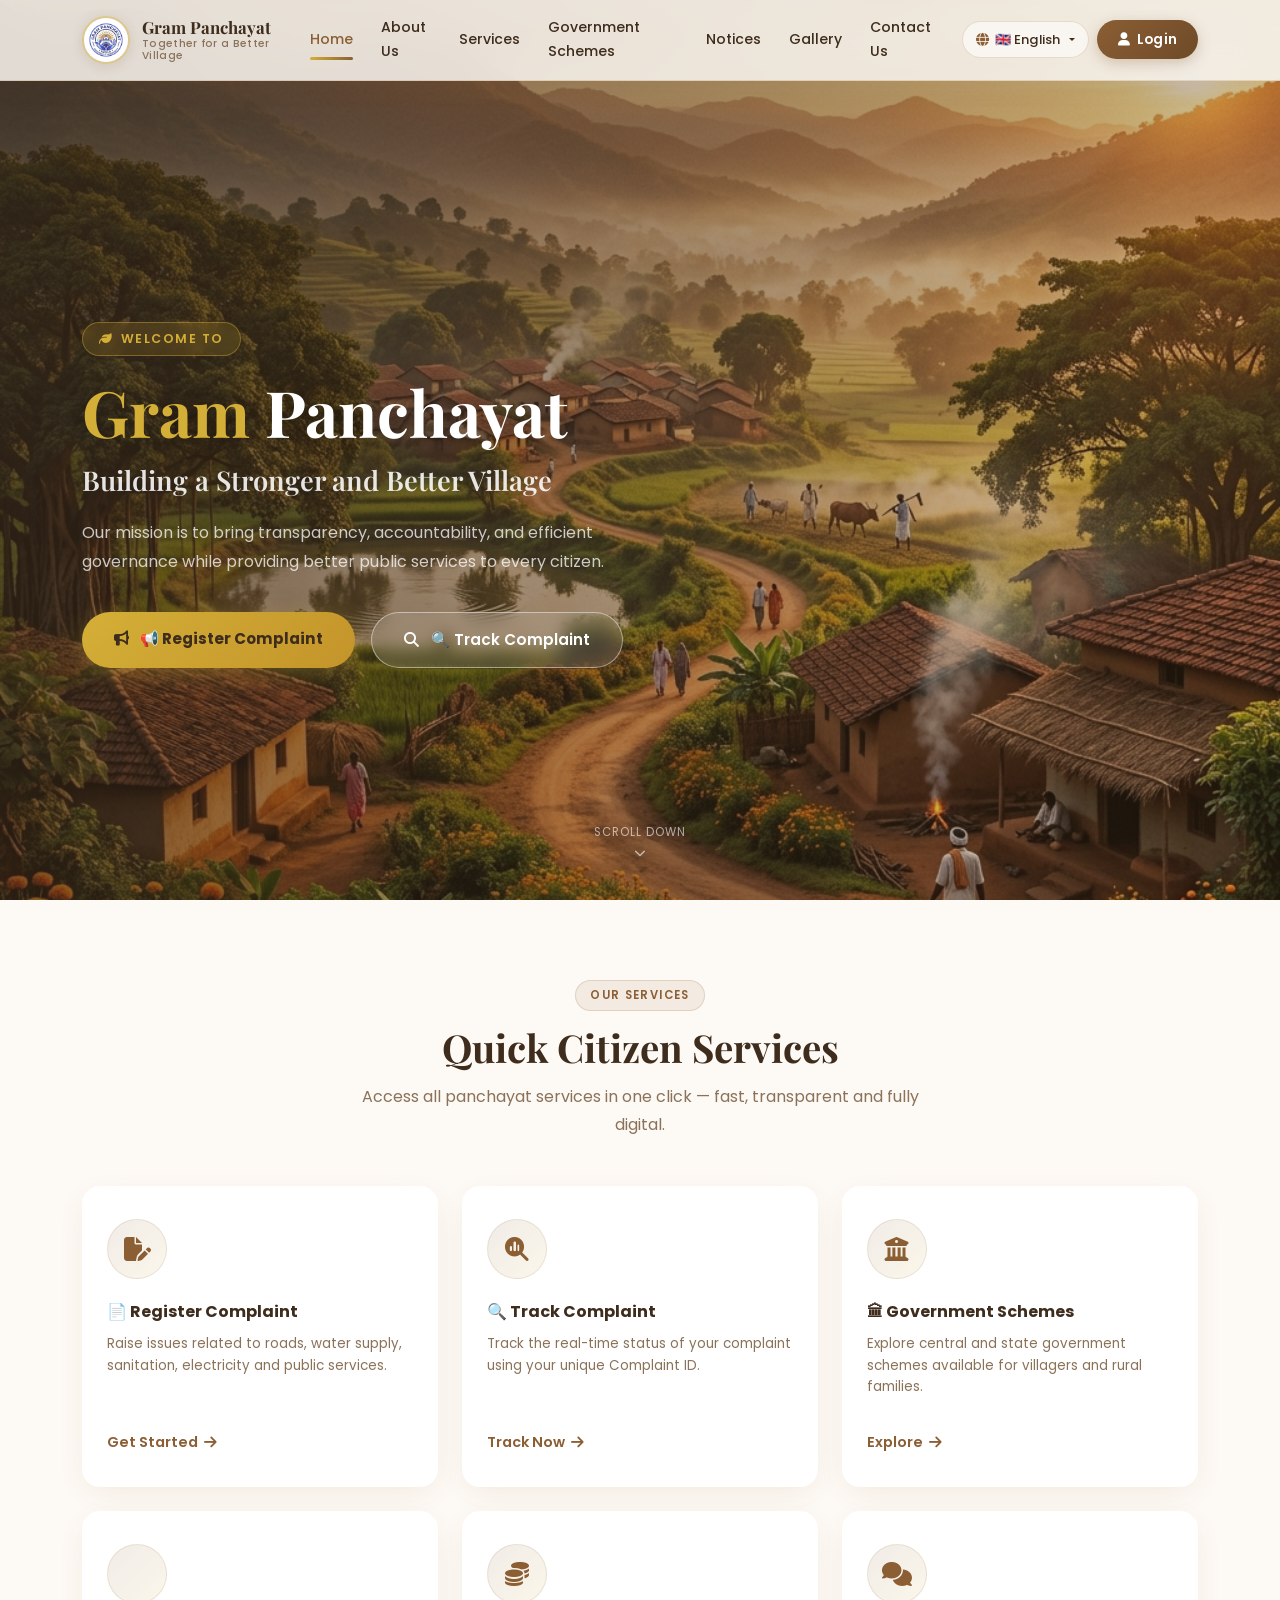
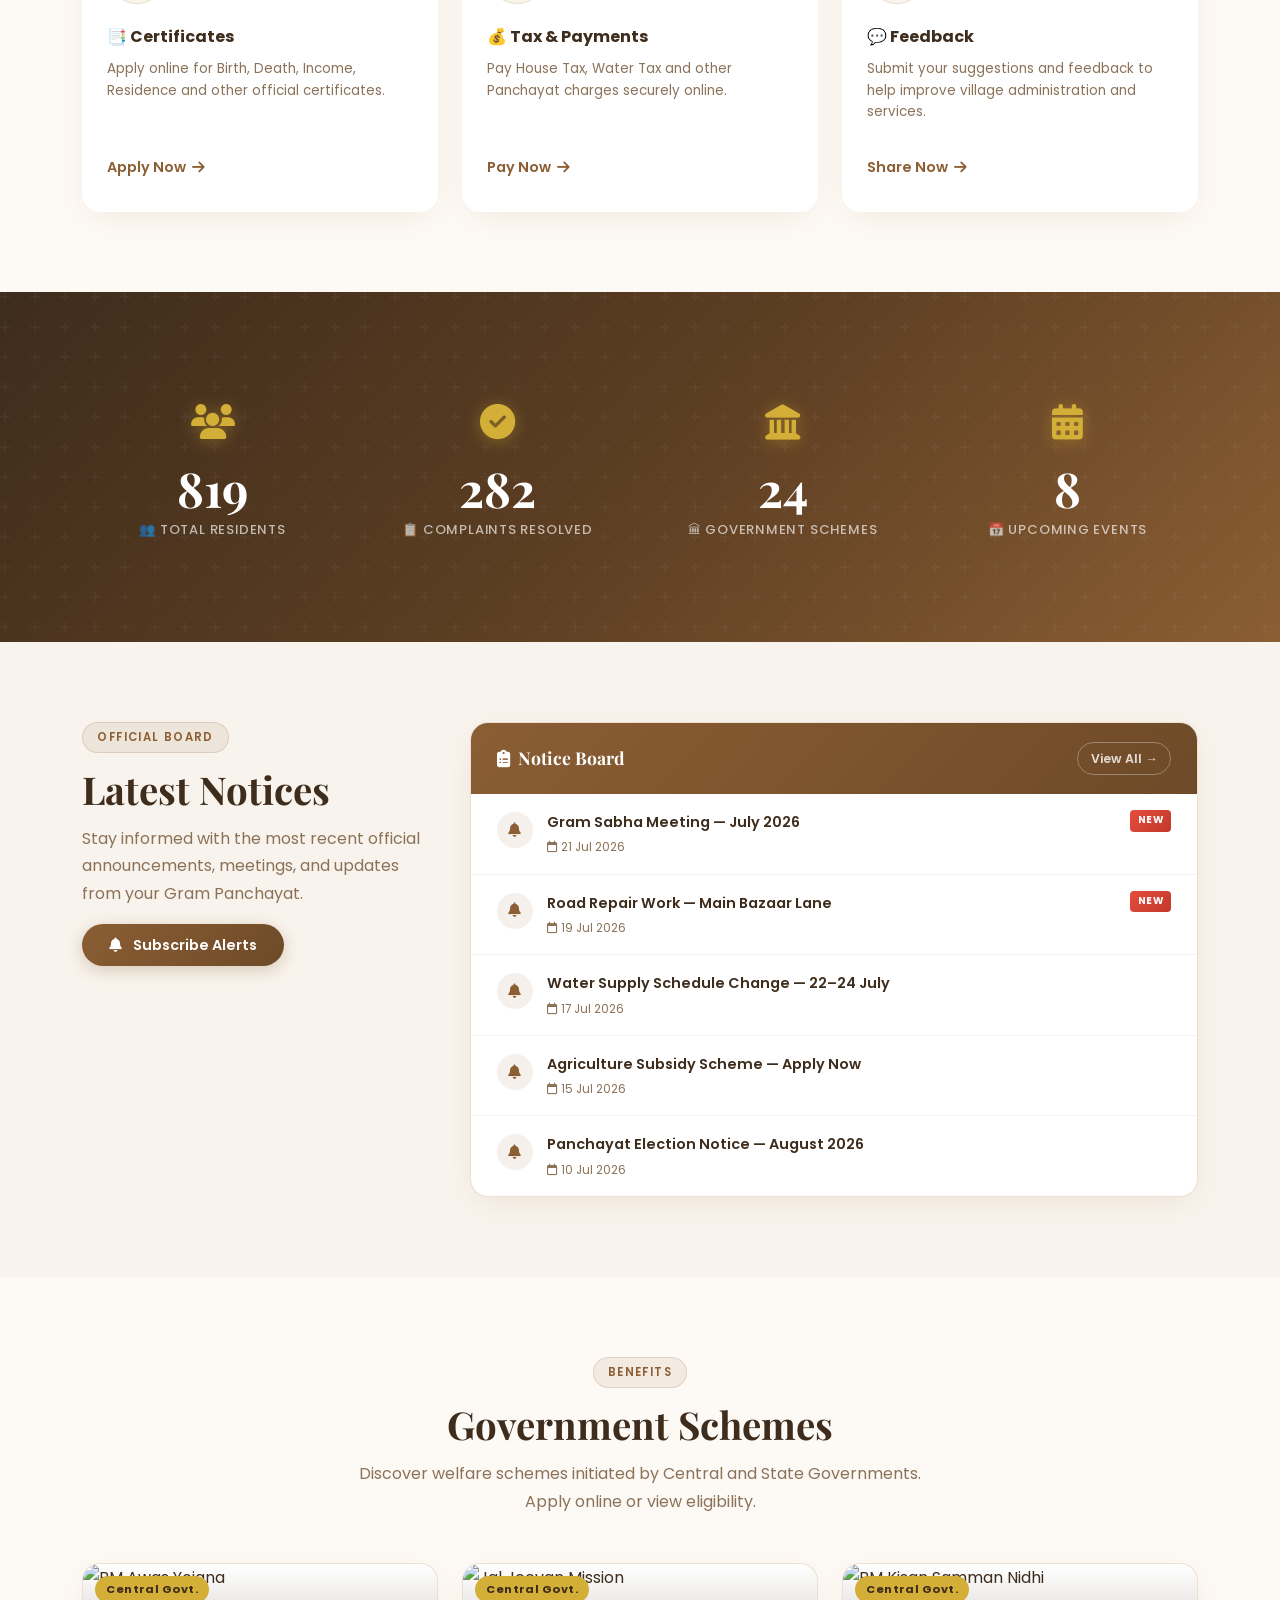
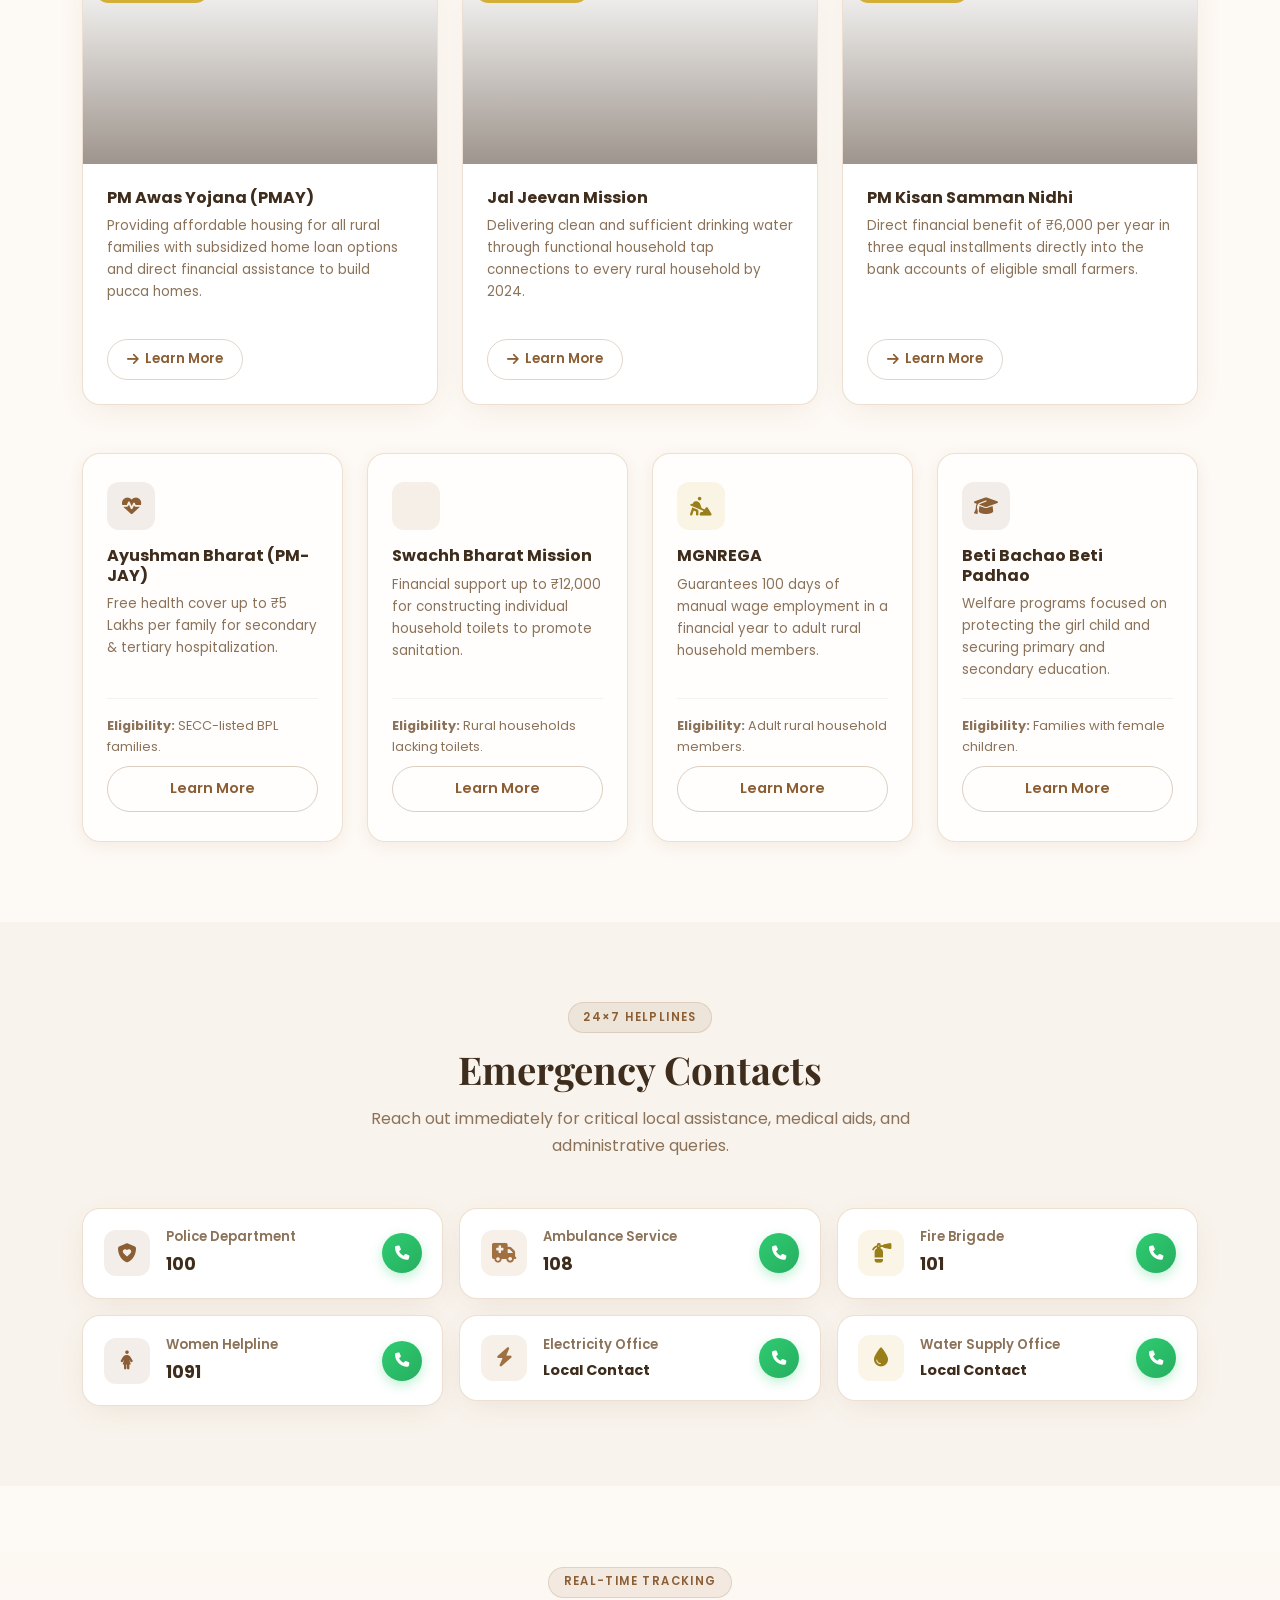
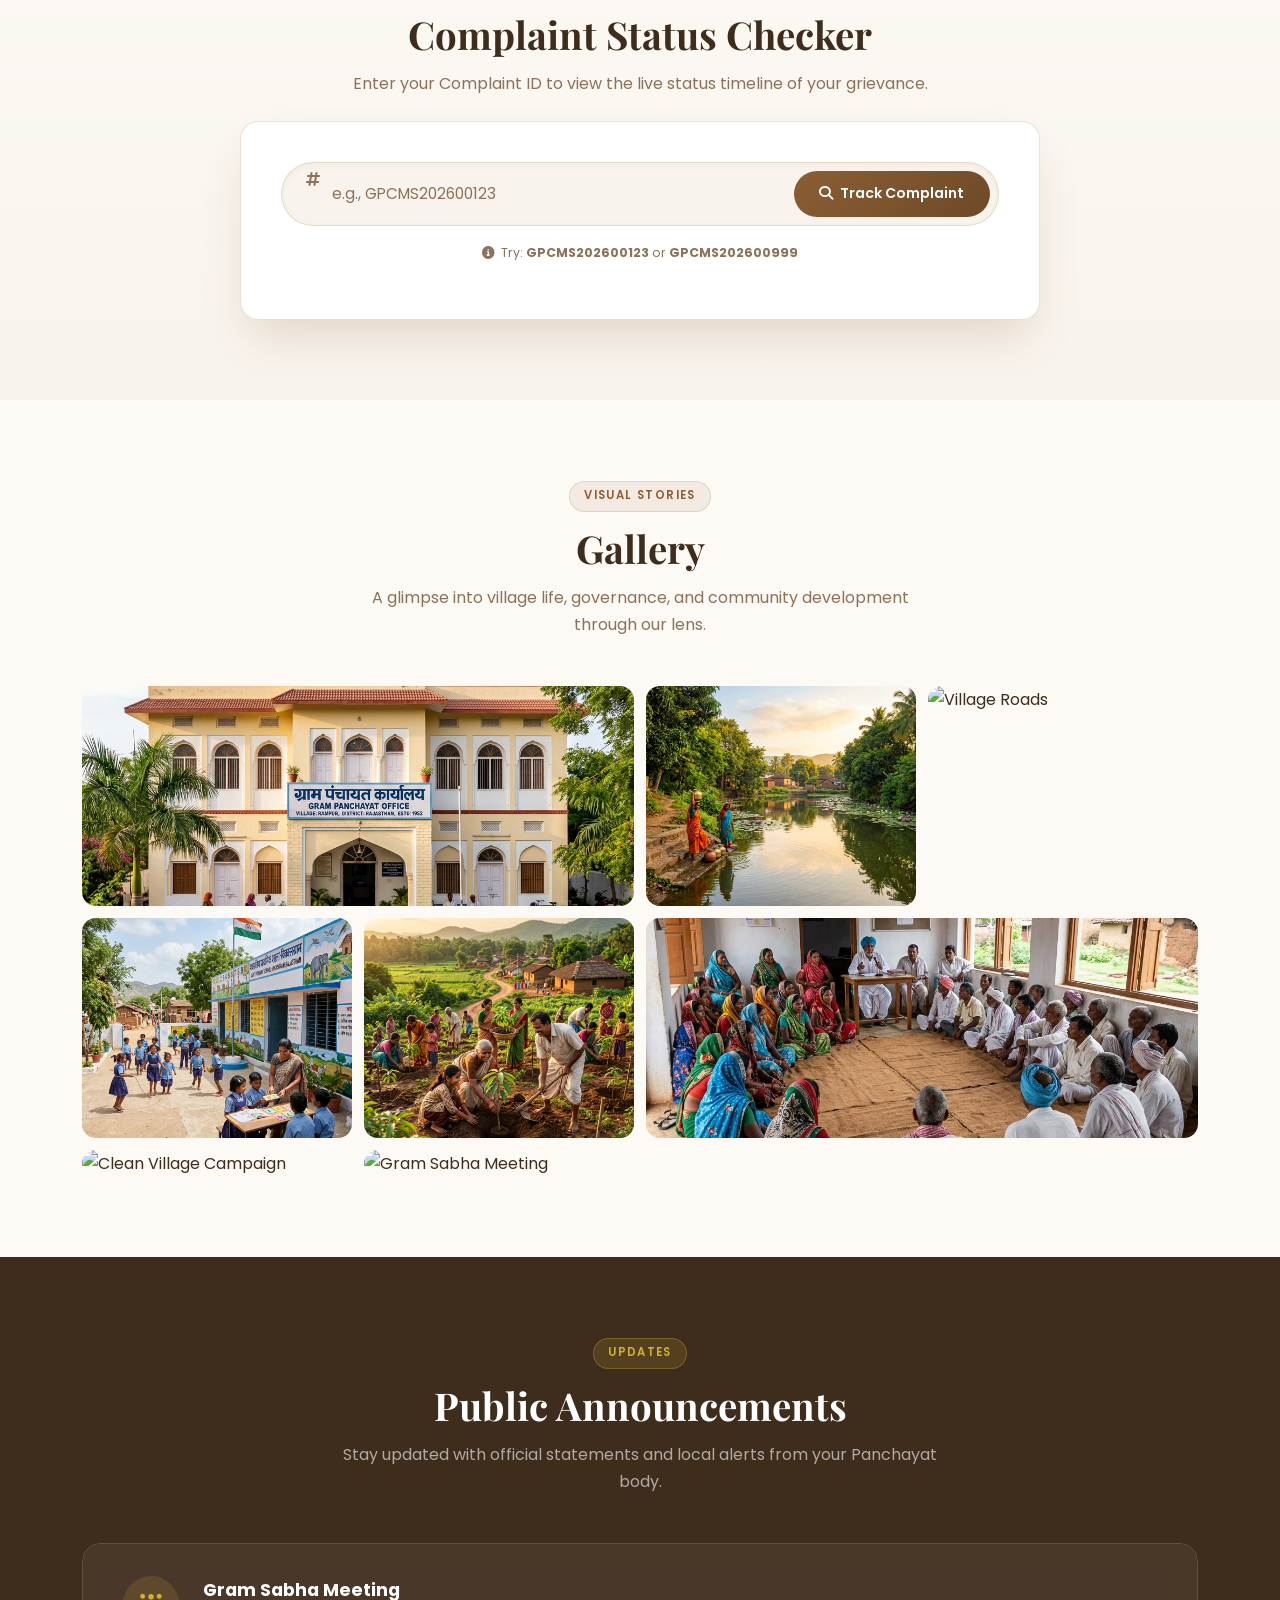
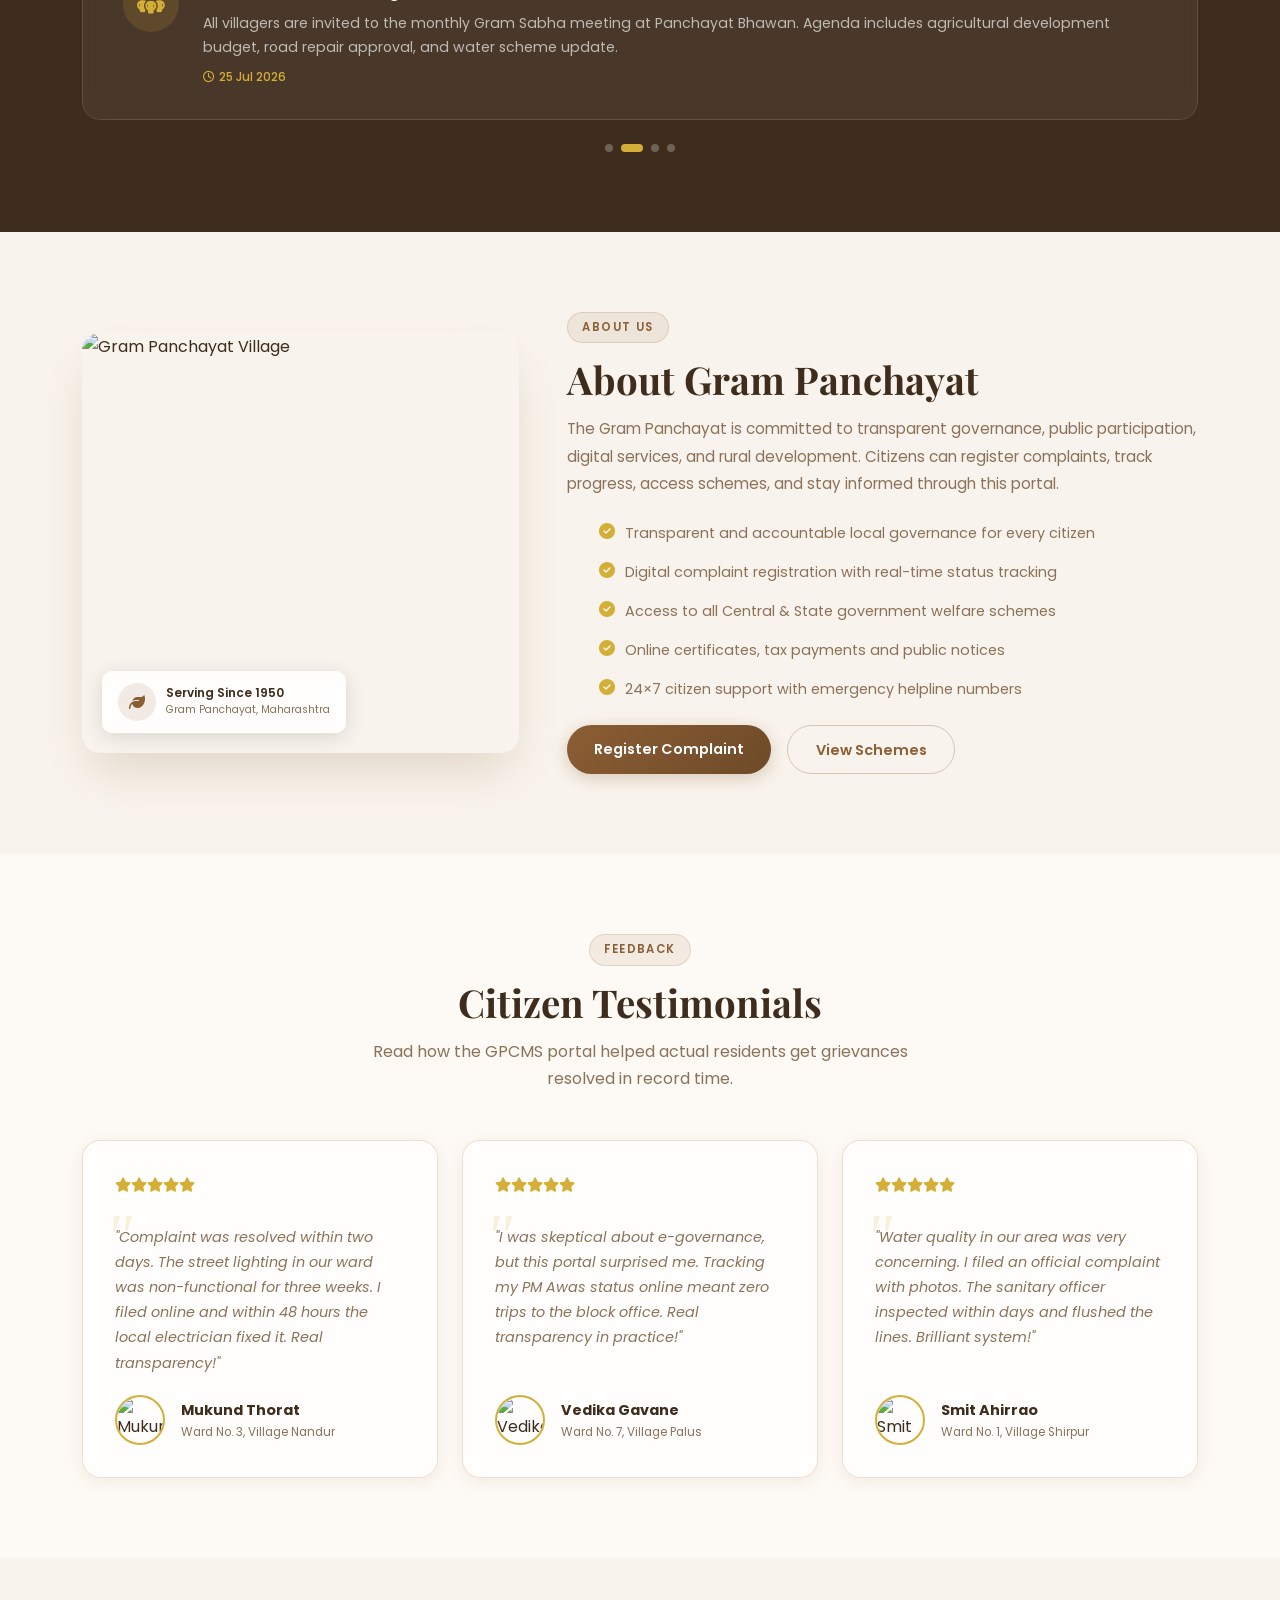
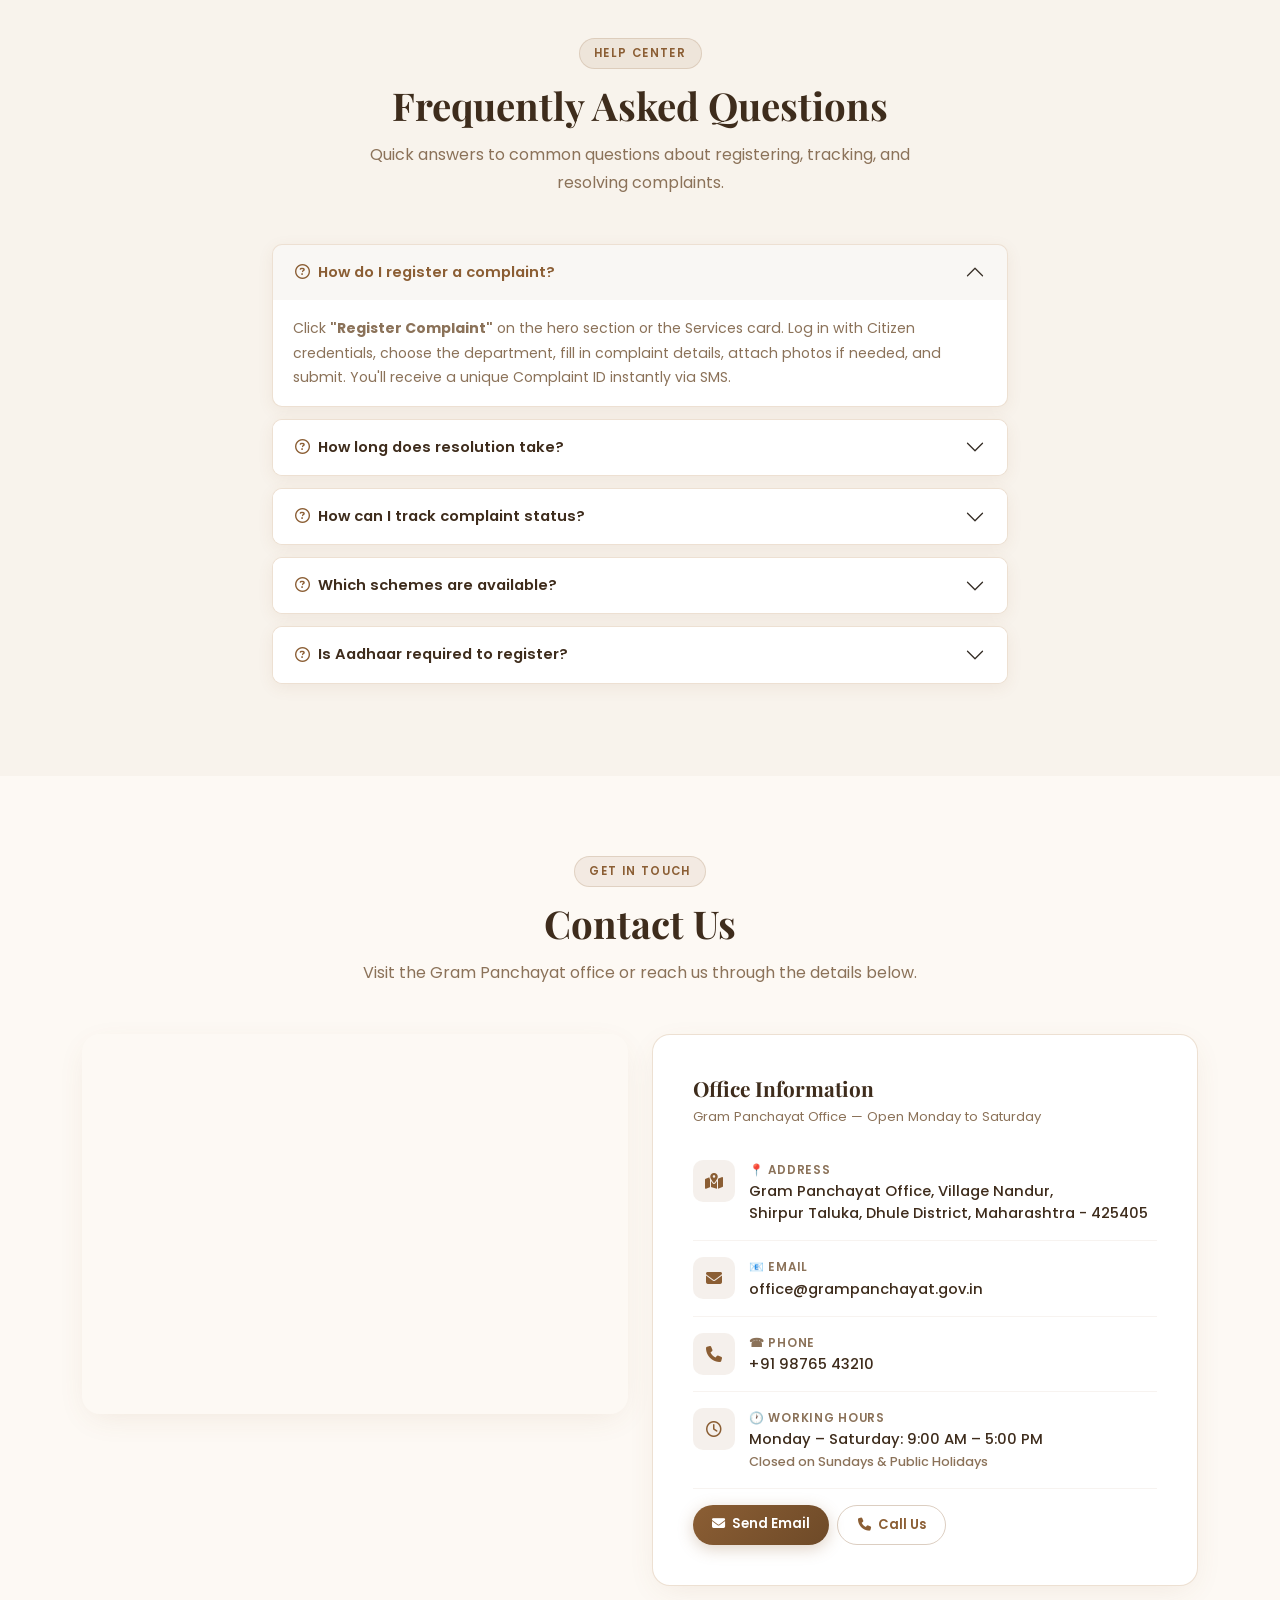
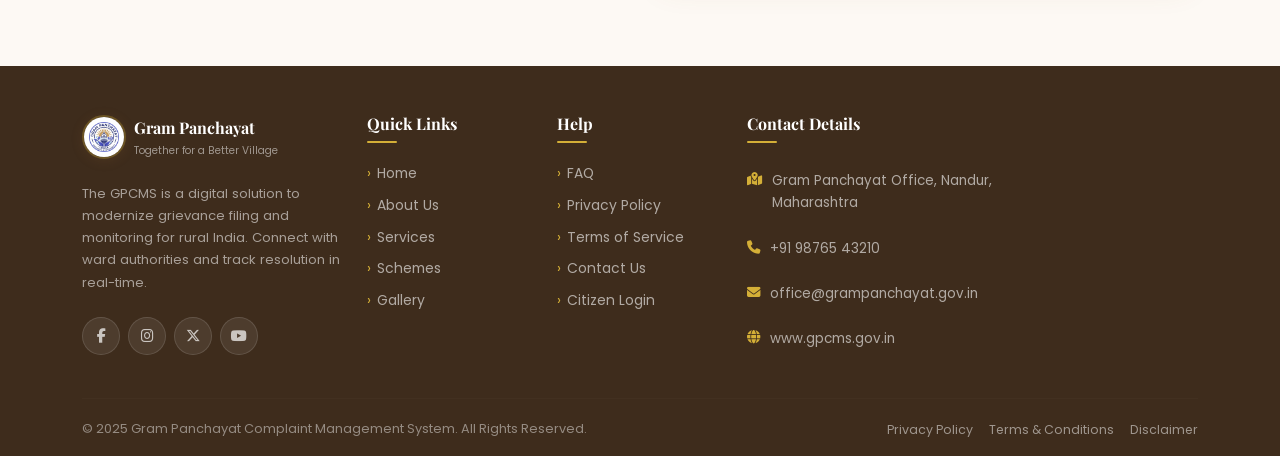
==== index.html @ c8c00630 "Base-Structure" ====
<!DOCTYPE html>
<html lang="en">
<head>
    <meta charset="UTF-8">
    <meta name="viewport" content="width=device-width, initial-scale=1.0">
    <title>Gram Panchayat Complaint Management System (GPCMS) | Digital Governance Portal</title>
    <!-- SEO Meta Tags -->
    <meta name="description" content="Official Gram Panchayat Complaint Management System. Register complaints, track status, explore government schemes, apply for certificates, and stay connected with your village administration.">
    <meta name="keywords" content="Gram Panchayat, GPCMS, Complaint Management, Grievance Portal, Rural India, Government Schemes, Digital Governance">
    <meta name="author" content="Gram Panchayat Digital Cell">
    <meta property="og:title" content="GPCMS — Gram Panchayat Complaint Management System">
    <meta property="og:description" content="Empowering rural India with transparent, accountable and efficient digital governance.">
    <meta property="og:type" content="website">

    <!-- Bootstrap 5 -->
    <link href="https://cdn.jsdelivr.net/npm/bootstrap@5.3.2/dist/css/bootstrap.min.css" rel="stylesheet">
    <!-- Font Awesome 6 -->
    <link rel="stylesheet" href="https://cdnjs.cloudflare.com/ajax/libs/font-awesome/6.5.0/css/all.min.css">
    <!-- AOS — Animate On Scroll -->
    <link rel="stylesheet" href="https://cdnjs.cloudflare.com/ajax/libs/aos/2.3.4/aos.css">
    <!-- Custom CSS -->
    <link rel="stylesheet" href="css/style.css">
</head>
<body>

<!-- ═══════════════════════════════════════════════════════════
     PAGE LOADER
═══════════════════════════════════════════════════════════ -->
<div id="page-loader">
    <div class="loader-ring"></div>
    <span class="loader-text">GPCMS &nbsp;|&nbsp; Loading…</span>
</div>

<!-- ═══════════════════════════════════════════════════════════
     SCROLL TO TOP
═══════════════════════════════════════════════════════════ -->
<button id="scroll-top" aria-label="Back to top"><i class="fa-solid fa-chevron-up"></i></button>

<!-- ═══════════════════════════════════════════════════════════
     STICKY HEADER
═══════════════════════════════════════════════════════════ -->
<header id="main-header" class="glass-nav fixed-top py-2">
    <div class="container">
        <nav class="navbar navbar-expand-lg p-0">

            <!-- Brand / Logo -->
            <a class="navbar-brand-wrap" href="#home" style="text-decoration:none;">
                <div class="brand-logo-circle">
                    <img src="assets/images/panchayat_logo.png" alt="Gram Panchayat Logo">
                </div>
                <div class="brand-title-text">
                    <span class="brand-name">Gram Panchayat</span>
                    <span class="brand-sub">Together for a Better Village</span>
                </div>
            </a>

            <!-- Mobile Toggle -->
            <button class="navbar-toggler border-0 ms-auto me-2" type="button"
                    data-bs-toggle="collapse" data-bs-target="#navbarMain"
                    aria-controls="navbarMain" aria-expanded="false" aria-label="Toggle navigation"
                    style="background:transparent;">
                <i class="fa-solid fa-bars" style="color:var(--primary);font-size:1.2rem;"></i>
            </button>

            <!-- Nav Menu -->
            <div class="collapse navbar-collapse" id="navbarMain">
                <ul class="navbar-nav mx-auto align-items-center gap-1 my-3 my-lg-0">
                    <li class="nav-item"><a class="nav-link active-nav" href="#home" data-i18n="nav-home">Home</a></li>
                    <li class="nav-item"><a class="nav-link" href="#about" data-i18n="nav-about">About Us</a></li>
                    <li class="nav-item"><a class="nav-link" href="#quick-services" data-i18n="nav-services">Services</a></li>
                    <li class="nav-item"><a class="nav-link" href="#schemes" data-i18n="nav-schemes">Government Schemes</a></li>
                    <li class="nav-item"><a class="nav-link" href="#notices" data-i18n="nav-notices">Notices</a></li>
                    <li class="nav-item"><a class="nav-link" href="#gallery" data-i18n="nav-gallery">Gallery</a></li>
                    <li class="nav-item"><a class="nav-link" href="#contact" data-i18n="nav-contact">Contact Us</a></li>
                </ul>

                <!-- Right Side Controls -->
                <div class="d-flex align-items-center gap-2 ms-lg-3 my-2 my-lg-0">

                    <!-- Language Selector -->
                    <div class="nav-item dropdown">
                        <div class="language-selector dropdown-toggle" id="langDropdown"
                             role="button" data-bs-toggle="dropdown" aria-expanded="false">
                            <i class="fa-solid fa-globe" style="color:var(--primary);"></i>
                            <span id="current-lang-text">🇬🇧 English</span>
                        </div>
                        <ul class="dropdown-menu dropdown-menu-end" aria-labelledby="langDropdown" style="min-width:150px;">
                            <li><a class="dropdown-item lang-select-item" href="#" data-lang="en">🇬🇧 English</a></li>
                            <li><a class="dropdown-item lang-select-item" href="#" data-lang="mr">🇮🇳 मराठी</a></li>
                        </ul>
                    </div>

                    <!-- Login Dropdown -->
                    <div class="nav-item dropdown">
                        <button class="btn-login-main dropdown-toggle" id="loginDropdown"
                                data-bs-toggle="dropdown" aria-expanded="false">
                            <i class="fa-solid fa-user"></i>
                            <span data-i18n="nav-login">Login</span>
                        </button>
                        <ul class="dropdown-menu login-dropdown-menu dropdown-menu-end" aria-labelledby="loginDropdown">
                            <!-- Citizen Login -->
                            <li>
                                <a class="dropdown-item login-role-card d-flex align-items-start gap-3"
                                   href="citizen-login.html" id="citizen-login-btn">
                                    <div class="login-role-icon">
                                        <i class="fa-solid fa-user"></i>
                                    </div>
                                    <div>
                                        <div class="login-role-title" data-i18n="citizen-login-title">👨 Citizen Login</div>
                                        <div class="login-role-desc" data-i18n="citizen-login-desc">Register complaints, track status, view schemes & certificates.</div>
                                        <div class="mt-1">
                                            <span style="font-size:0.72rem;font-weight:700;color:var(--primary);" data-i18n="citizen-login-btn">Login as Citizen →</span>
                                        </div>
                                    </div>
                                </a>
                            </li>
                            <li><hr class="dropdown-divider" style="border-color:rgba(139,94,52,0.12);margin:0.4rem 1rem;"></li>
                            <!-- Official Login -->
                            <li>
                                <a class="dropdown-item login-role-card d-flex align-items-start gap-3"
                                   href="official-login.html" id="official-login-btn">
                                    <div class="login-role-icon" style="background:rgba(212,175,55,0.12);color:#9a7e1a;">
                                        <i class="fa-solid fa-building-columns"></i>
                                    </div>
                                    <div>
                                        <div class="login-role-title" data-i18n="official-login-title">🏛 Official Login</div>
                                        <div class="login-role-desc" data-i18n="official-login-desc">Manage complaints, publish notices & access the admin dashboard.</div>
                                        <div class="mt-1">
                                            <span style="font-size:0.72rem;font-weight:700;color:var(--primary);" data-i18n="official-login-btn">Login as Official →</span>
                                        </div>
                                    </div>
                                </a>
                            </li>
                        </ul>
                    </div>

                </div>
            </div><!-- /navbar-collapse -->
        </nav>
    </div>
</header>

<!-- ═══════════════════════════════════════════════════════════
     HERO SECTION
═══════════════════════════════════════════════════════════ -->
<section id="home" class="hero-section">
    <div class="hero-overlay"></div>
    <div class="container hero-content">
        <div class="row">
            <div class="col-lg-7 col-xl-6">
                <div class="hero-welcome-badge" data-i18n="hero-badge">
                    <i class="fa-solid fa-leaf me-1"></i> Welcome to
                </div>
                <h1 class="hero-title mb-2" data-i18n="hero-title">
                    <span class="accent-word">Gram</span> Panchayat
                </h1>
                <p class="hero-subtitle-main" data-i18n="hero-subtitle-main">Building a Stronger and Better Village</p>
                <p class="hero-desc" data-i18n="hero-desc">
                    Our mission is to bring transparency, accountability, and efficient governance while providing better public services to every citizen.
                </p>
                <div class="d-flex flex-wrap gap-3">
                    <a href="#tracker" class="btn-hero-primary" id="hero-register-btn">
                        <i class="fa-solid fa-bullhorn me-2"></i>
                        <span data-i18n="btn-register">📢 Register Complaint</span>
                    </a>
                    <a href="#tracker" class="btn-hero-secondary" id="hero-track-btn">
                        <i class="fa-solid fa-magnifying-glass me-2"></i>
                        <span data-i18n="btn-track-complaint">🔍 Track Complaint</span>
                    </a>
                </div>
            </div>
        </div>
    </div>
    <div class="hero-scroll-indicator">
        <span>Scroll Down</span>
        <i class="fa-solid fa-chevron-down"></i>
    </div>
</section>

<!-- ═══════════════════════════════════════════════════════════
     QUICK SERVICE CARDS
═══════════════════════════════════════════════════════════ -->
<section id="quick-services" class="section-padding bg-light-warm">
    <div class="container">
        <div class="text-center mb-5">
            <span class="section-tag" data-i18n="services-tag">Our Services</span>
            <h2 class="section-title" data-i18n="services-title">Quick Citizen Services</h2>
            <p class="section-subtitle" data-i18n="services-subtitle">Access all panchayat services in one click — fast, transparent and fully digital.</p>
        </div>
        <div class="row g-4">
            <!-- Card 1 -->
            <div class="col-lg-4 col-md-6" data-aos="fade-up" data-aos-delay="0">
                <div class="service-card">
                    <div class="service-icon"><i class="fa-solid fa-file-pen"></i></div>
                    <div class="service-title" data-i18n="s1-title">📄 Register Complaint</div>
                    <p class="service-desc" data-i18n="s1-desc">Raise issues related to roads, water supply, sanitation, electricity and public services.</p>
                    <div class="service-arrow">Get Started <i class="fa-solid fa-arrow-right"></i></div>
                </div>
            </div>
            <!-- Card 2 -->
            <div class="col-lg-4 col-md-6" data-aos="fade-up" data-aos-delay="60">
                <div class="service-card">
                    <div class="service-icon"><i class="fa-solid fa-magnifying-glass-chart"></i></div>
                    <div class="service-title" data-i18n="s2-title">🔍 Track Complaint</div>
                    <p class="service-desc" data-i18n="s2-desc">Track the real-time status of your complaint using your unique Complaint ID.</p>
                    <div class="service-arrow">Track Now <i class="fa-solid fa-arrow-right"></i></div>
                </div>
            </div>
            <!-- Card 3 -->
            <div class="col-lg-4 col-md-6" data-aos="fade-up" data-aos-delay="120">
                <div class="service-card">
                    <div class="service-icon"><i class="fa-solid fa-building-columns"></i></div>
                    <div class="service-title" data-i18n="s3-title">🏛 Government Schemes</div>
                    <p class="service-desc" data-i18n="s3-desc">Explore central and state government schemes available for villagers and rural families.</p>
                    <div class="service-arrow">Explore <i class="fa-solid fa-arrow-right"></i></div>
                </div>
            </div>
            <!-- Card 4 -->
            <div class="col-lg-4 col-md-6" data-aos="fade-up" data-aos-delay="180">
                <div class="service-card">
                    <div class="service-icon"><i class="fa-solid fa-file-certificate"></i></div>
                    <div class="service-title" data-i18n="s4-title">📑 Certificates</div>
                    <p class="service-desc" data-i18n="s4-desc">Apply online for Birth, Death, Income, Residence and other official certificates.</p>
                    <div class="service-arrow">Apply Now <i class="fa-solid fa-arrow-right"></i></div>
                </div>
            </div>
            <!-- Card 5 -->
            <div class="col-lg-4 col-md-6" data-aos="fade-up" data-aos-delay="240">
                <div class="service-card">
                    <div class="service-icon"><i class="fa-solid fa-coins"></i></div>
                    <div class="service-title" data-i18n="s5-title">💰 Tax & Payments</div>
                    <p class="service-desc" data-i18n="s5-desc">Pay House Tax, Water Tax and other Panchayat charges securely online.</p>
                    <div class="service-arrow">Pay Now <i class="fa-solid fa-arrow-right"></i></div>
                </div>
            </div>
            <!-- Card 6 -->
            <div class="col-lg-4 col-md-6" data-aos="fade-up" data-aos-delay="300">
                <div class="service-card">
                    <div class="service-icon"><i class="fa-solid fa-comments"></i></div>
                    <div class="service-title" data-i18n="s6-title">💬 Feedback</div>
                    <p class="service-desc" data-i18n="s6-desc">Submit your suggestions and feedback to help improve village administration and services.</p>
                    <div class="service-arrow">Share Now <i class="fa-solid fa-arrow-right"></i></div>
                </div>
            </div>
        </div>
    </div>
</section>

<!-- ═══════════════════════════════════════════════════════════
     STATISTICS SECTION
═══════════════════════════════════════════════════════════ -->
<section class="stats-section" id="stats">
    <div class="container">
        <div class="row g-4 text-center">
            <div class="col-md-3 col-6">
                <div class="stat-card">
                    <div class="stat-icon"><i class="fa-solid fa-users"></i></div>
                    <div class="stat-number" data-target="1245" data-suffix="">0</div>
                    <div class="stat-label" data-i18n="stat-residents">👥 Total Residents</div>
                </div>
            </div>
            <div class="col-md-3 col-6">
                <div class="stat-card">
                    <div class="stat-icon"><i class="fa-solid fa-circle-check"></i></div>
                    <div class="stat-number" data-target="428" data-suffix="">0</div>
                    <div class="stat-label" data-i18n="stat-resolved">📋 Complaints Resolved</div>
                </div>
            </div>
            <div class="col-md-3 col-6">
                <div class="stat-card">
                    <div class="stat-icon"><i class="fa-solid fa-landmark"></i></div>
                    <div class="stat-number" data-target="36" data-suffix="">0</div>
                    <div class="stat-label" data-i18n="stat-schemes">🏛 Government Schemes</div>
                </div>
            </div>
            <div class="col-md-3 col-6">
                <div class="stat-card">
                    <div class="stat-icon"><i class="fa-solid fa-calendar-days"></i></div>
                    <div class="stat-number" data-target="12" data-suffix="">0</div>
                    <div class="stat-label" data-i18n="stat-events">📅 Upcoming Events</div>
                </div>
            </div>
        </div>
    </div>
</section>

<!-- ═══════════════════════════════════════════════════════════
     LATEST NOTICES
═══════════════════════════════════════════════════════════ -->
<section id="notices" class="section-padding">
    <div class="container">
        <div class="row g-5 align-items-start">
            <!-- Left: Section heading -->
            <div class="col-lg-4" data-aos="fade-right">
                <span class="section-tag" data-i18n="notices-tag">Official Board</span>
                <h2 class="section-title" data-i18n="notices-title">Latest Notices</h2>
                <p class="section-subtitle text-start" style="max-width:none;" data-i18n="notices-subtitle">
                    Stay informed with the most recent official announcements, meetings, and updates from your Gram Panchayat.
                </p>
                <a href="#" class="btn-primary-custom mt-2">
                    <i class="fa-solid fa-bell me-2"></i> <span data-i18n="notices-subscribe">Subscribe Alerts</span>
                </a>
            </div>
            <!-- Right: Notices Board -->
            <div class="col-lg-8" data-aos="fade-left">
                <div class="notices-board">
                    <div class="notices-header">
                        <div class="notices-header-title">
                            <i class="fa-solid fa-clipboard-list"></i>
                            <span data-i18n="notices-board-title">Notice Board</span>
                        </div>
                        <a href="#" class="view-all-link" data-i18n="notices-view-all">View All →</a>
                    </div>
                    <!-- Notice Items -->
                    <div class="notice-item">
                        <div class="notice-bell"><i class="fa-solid fa-bell"></i></div>
                        <div class="notice-content">
                            <div class="notice-title" data-i18n="notice-1-title">Gram Sabha Meeting — July 2026</div>
                            <div class="notice-date"><i class="fa-regular fa-calendar me-1"></i>21 Jul 2026</div>
                        </div>
                        <span class="badge-new">NEW</span>
                    </div>
                    <div class="notice-item">
                        <div class="notice-bell"><i class="fa-solid fa-bell"></i></div>
                        <div class="notice-content">
                            <div class="notice-title" data-i18n="notice-2-title">Road Repair Work — Main Bazaar Lane</div>
                            <div class="notice-date"><i class="fa-regular fa-calendar me-1"></i>19 Jul 2026</div>
                        </div>
                        <span class="badge-new">NEW</span>
                    </div>
                    <div class="notice-item">
                        <div class="notice-bell"><i class="fa-solid fa-bell"></i></div>
                        <div class="notice-content">
                            <div class="notice-title" data-i18n="notice-3-title">Water Supply Schedule Change — 22–24 July</div>
                            <div class="notice-date"><i class="fa-regular fa-calendar me-1"></i>17 Jul 2026</div>
                        </div>
                    </div>
                    <div class="notice-item">
                        <div class="notice-bell"><i class="fa-solid fa-bell"></i></div>
                        <div class="notice-content">
                            <div class="notice-title" data-i18n="notice-4-title">Agriculture Subsidy Scheme — Apply Now</div>
                            <div class="notice-date"><i class="fa-regular fa-calendar me-1"></i>15 Jul 2026</div>
                        </div>
                    </div>
                    <div class="notice-item">
                        <div class="notice-bell"><i class="fa-solid fa-bell"></i></div>
                        <div class="notice-content">
                            <div class="notice-title" data-i18n="notice-5-title">Panchayat Election Notice — August 2026</div>
                            <div class="notice-date"><i class="fa-regular fa-calendar me-1"></i>10 Jul 2026</div>
                        </div>
                    </div>
                </div>
            </div>
        </div>
    </div>
</section>

<!-- ═══════════════════════════════════════════════════════════
     GOVERNMENT SCHEMES — FEATURED
═══════════════════════════════════════════════════════════ -->
<section id="schemes" class="section-padding bg-light-warm">
    <div class="container">
        <div class="text-center mb-5">
            <span class="section-tag" data-i18n="schemes-tag">Benefits</span>
            <h2 class="section-title" data-i18n="schemes-title">Government Schemes</h2>
            <p class="section-subtitle" data-i18n="schemes-subtitle">Discover welfare schemes initiated by Central and State Governments. Apply online or view eligibility.</p>
        </div>

        <!-- Featured 3 -->
        <div class="row g-4 mb-5">
            <div class="col-lg-4 col-md-6" data-aos="fade-up" data-aos-delay="0">
                <div class="scheme-featured-card">
                    <div class="scheme-img-wrap">
                        <img src="https://images.unsplash.com/photo-1558618666-fcd25c85cd64?w=600&auto=format&fit=crop&q=80" alt="PM Awas Yojana">
                        <div class="scheme-img-overlay"></div>
                        <span class="scheme-badge-overlay">Central Govt.</span>
                    </div>
                    <div class="scheme-body">
                        <h5 class="scheme-title" data-i18n="scheme-pmay-title">PM Awas Yojana (PMAY)</h5>
                        <p class="scheme-desc" data-i18n="scheme-pmay-desc">Providing affordable housing for all rural families with subsidized home loan options and direct financial assistance to build pucca homes.</p>
                        <a href="#" class="btn-learn-more"><i class="fa-solid fa-arrow-right"></i> <span data-i18n="scheme-learn-more">Learn More</span></a>
                    </div>
                </div>
            </div>
            <div class="col-lg-4 col-md-6" data-aos="fade-up" data-aos-delay="80">
                <div class="scheme-featured-card">
                    <div class="scheme-img-wrap">
                        <img src="https://images.unsplash.com/photo-1541888946425-d81bb19240f5?w=600&auto=format&fit=crop&q=80" alt="Jal Jeevan Mission">
                        <div class="scheme-img-overlay"></div>
                        <span class="scheme-badge-overlay">Central Govt.</span>
                    </div>
                    <div class="scheme-body">
                        <h5 class="scheme-title" data-i18n="scheme-jjm-title">Jal Jeevan Mission</h5>
                        <p class="scheme-desc" data-i18n="scheme-jjm-desc">Delivering clean and sufficient drinking water through functional household tap connections to every rural household by 2024.</p>
                        <a href="#" class="btn-learn-more"><i class="fa-solid fa-arrow-right"></i> <span data-i18n="scheme-learn-more">Learn More</span></a>
                    </div>
                </div>
            </div>
            <div class="col-lg-4 col-md-6" data-aos="fade-up" data-aos-delay="160">
                <div class="scheme-featured-card">
                    <div class="scheme-img-wrap">
                        <img src="https://images.unsplash.com/photo-1500382017468-9049fed747ef?w=600&auto=format&fit=crop&q=80" alt="PM Kisan Samman Nidhi">
                        <div class="scheme-img-overlay"></div>
                        <span class="scheme-badge-overlay">Central Govt.</span>
                    </div>
                    <div class="scheme-body">
                        <h5 class="scheme-title" data-i18n="scheme-pmkisan-title">PM Kisan Samman Nidhi</h5>
                        <p class="scheme-desc" data-i18n="scheme-pmkisan-desc">Direct financial benefit of ₹6,000 per year in three equal installments directly into the bank accounts of eligible small farmers.</p>
                        <a href="#" class="btn-learn-more"><i class="fa-solid fa-arrow-right"></i> <span data-i18n="scheme-learn-more">Learn More</span></a>
                    </div>
                </div>
            </div>
        </div>

        <!-- More Schemes Grid -->
        <div class="row g-4">
            <div class="col-lg-3 col-md-6" data-aos="fade-up" data-aos-delay="0">
                <div class="glass-card scheme-card">
                    <div class="feature-icon-box bg-primary-soft"><i class="fa-solid fa-heart-pulse"></i></div>
                    <h6 class="scheme-title" data-i18n="s-ayushman">Ayushman Bharat (PM-JAY)</h6>
                    <p class="scheme-desc" data-i18n="s-ayushman-desc">Free health cover up to ₹5 Lakhs per family for secondary & tertiary hospitalization.</p>
                    <div class="scheme-eligibility"><strong>Eligibility:</strong> SECC-listed BPL families. <a href="#" class="btn btn-secondary-custom w-100 btn-sm mt-2" data-i18n="scheme-learn-more">Learn More</a></div>
                </div>
            </div>
            <div class="col-lg-3 col-md-6" data-aos="fade-up" data-aos-delay="60">
                <div class="glass-card scheme-card">
                    <div class="feature-icon-box bg-secondary-soft"><i class="fa-solid fa-hands-clean"></i></div>
                    <h6 class="scheme-title">Swachh Bharat Mission</h6>
                    <p class="scheme-desc">Financial support up to ₹12,000 for constructing individual household toilets to promote sanitation.</p>
                    <div class="scheme-eligibility"><strong>Eligibility:</strong> Rural households lacking toilets. <a href="#" class="btn btn-secondary-custom w-100 btn-sm mt-2" data-i18n="scheme-learn-more">Learn More</a></div>
                </div>
            </div>
            <div class="col-lg-3 col-md-6" data-aos="fade-up" data-aos-delay="120">
                <div class="glass-card scheme-card">
                    <div class="feature-icon-box bg-accent-soft"><i class="fa-solid fa-person-digging"></i></div>
                    <h6 class="scheme-title">MGNREGA</h6>
                    <p class="scheme-desc">Guarantees 100 days of manual wage employment in a financial year to adult rural household members.</p>
                    <div class="scheme-eligibility"><strong>Eligibility:</strong> Adult rural household members. <a href="#" class="btn btn-secondary-custom w-100 btn-sm mt-2" data-i18n="scheme-learn-more">Learn More</a></div>
                </div>
            </div>
            <div class="col-lg-3 col-md-6" data-aos="fade-up" data-aos-delay="180">
                <div class="glass-card scheme-card">
                    <div class="feature-icon-box bg-primary-soft"><i class="fa-solid fa-graduation-cap"></i></div>
                    <h6 class="scheme-title">Beti Bachao Beti Padhao</h6>
                    <p class="scheme-desc">Welfare programs focused on protecting the girl child and securing primary and secondary education.</p>
                    <div class="scheme-eligibility"><strong>Eligibility:</strong> Families with female children. <a href="#" class="btn btn-secondary-custom w-100 btn-sm mt-2" data-i18n="scheme-learn-more">Learn More</a></div>
                </div>
            </div>
        </div>
    </div>
</section>

<!-- ═══════════════════════════════════════════════════════════
     EMERGENCY CONTACTS
═══════════════════════════════════════════════════════════ -->
<section id="emergency" class="section-padding">
    <div class="container">
        <div class="text-center mb-5">
            <span class="section-tag" data-i18n="emergency-tag">24×7 Helplines</span>
            <h2 class="section-title" data-i18n="emergency-title">Emergency Contacts</h2>
            <p class="section-subtitle" data-i18n="emergency-subtitle">Reach out immediately for critical local assistance, medical aids, and administrative queries.</p>
        </div>
        <div class="row g-3">
            <div class="col-lg-4 col-md-6" data-aos="zoom-in" data-aos-delay="0">
                <div class="emergency-card">
                    <div class="emergency-icon bg-primary-soft"><i class="fa-solid fa-shield-heart"></i></div>
                    <div>
                        <div class="emergency-title">Police Department</div>
                        <div class="emergency-number">100</div>
                    </div>
                    <a href="tel:100" class="btn-call"><i class="fa-solid fa-phone"></i></a>
                </div>
            </div>
            <div class="col-lg-4 col-md-6" data-aos="zoom-in" data-aos-delay="50">
                <div class="emergency-card">
                    <div class="emergency-icon bg-secondary-soft"><i class="fa-solid fa-truck-medical"></i></div>
                    <div>
                        <div class="emergency-title">Ambulance Service</div>
                        <div class="emergency-number">108</div>
                    </div>
                    <a href="tel:108" class="btn-call"><i class="fa-solid fa-phone"></i></a>
                </div>
            </div>
            <div class="col-lg-4 col-md-6" data-aos="zoom-in" data-aos-delay="100">
                <div class="emergency-card">
                    <div class="emergency-icon bg-accent-soft"><i class="fa-solid fa-fire-extinguisher"></i></div>
                    <div>
                        <div class="emergency-title">Fire Brigade</div>
                        <div class="emergency-number">101</div>
                    </div>
                    <a href="tel:101" class="btn-call"><i class="fa-solid fa-phone"></i></a>
                </div>
            </div>
            <div class="col-lg-4 col-md-6" data-aos="zoom-in" data-aos-delay="150">
                <div class="emergency-card">
                    <div class="emergency-icon bg-primary-soft"><i class="fa-solid fa-person-dress"></i></div>
                    <div>
                        <div class="emergency-title">Women Helpline</div>
                        <div class="emergency-number">1091</div>
                    </div>
                    <a href="tel:1091" class="btn-call"><i class="fa-solid fa-phone"></i></a>
                </div>
            </div>
            <div class="col-lg-4 col-md-6" data-aos="zoom-in" data-aos-delay="200">
                <div class="emergency-card">
                    <div class="emergency-icon bg-secondary-soft"><i class="fa-solid fa-bolt"></i></div>
                    <div>
                        <div class="emergency-title">Electricity Office</div>
                        <div class="emergency-number" style="font-size:0.9rem;">Local Contact</div>
                    </div>
                    <a href="tel:1800233343" class="btn-call"><i class="fa-solid fa-phone"></i></a>
                </div>
            </div>
            <div class="col-lg-4 col-md-6" data-aos="zoom-in" data-aos-delay="250">
                <div class="emergency-card">
                    <div class="emergency-icon bg-accent-soft"><i class="fa-solid fa-droplet"></i></div>
                    <div>
                        <div class="emergency-title">Water Supply Office</div>
                        <div class="emergency-number" style="font-size:0.9rem;">Local Contact</div>
                    </div>
                    <a href="tel:1800233445" class="btn-call"><i class="fa-solid fa-phone"></i></a>
                </div>
            </div>
        </div>
    </div>
</section>

<!-- ═══════════════════════════════════════════════════════════
     COMPLAINT STATUS CHECKER
═══════════════════════════════════════════════════════════ -->
<section id="tracker" class="tracker-section">
    <div class="container">
        <div class="text-center mb-4">
            <span class="section-tag" data-i18n="tracker-tag">Real-Time Tracking</span>
            <h2 class="section-title" data-i18n="tracker-title">Complaint Status Checker</h2>
            <p class="section-subtitle" data-i18n="tracker-subtitle">Enter your Complaint ID to view the live status timeline of your grievance.</p>
        </div>
        <div class="tracker-card" data-aos="zoom-in">
            <form id="tracker-form">
                <div class="tracker-input-wrap">
                    <i class="fa-solid fa-hashtag" style="color:var(--text-muted);"></i>
                    <input type="text" id="complaint-id-input" class="tracker-input"
                           placeholder="e.g., GPCMS202600123" data-i18n="tracker-placeholder" autocomplete="off">
                    <button type="submit" id="btn-track" class="btn-track">
                        <i class="fa-solid fa-magnifying-glass me-1"></i>
                        <span data-i18n="btn-track">Track Complaint</span>
                    </button>
                </div>
                <p class="text-center mt-3" style="font-size:0.78rem;color:var(--text-muted);">
                    <i class="fa-solid fa-circle-info me-1"></i>
                    <span data-i18n="tracker-hint">Try: <strong>GPCMS202600123</strong> or <strong>GPCMS202600999</strong></span>
                </p>
            </form>

            <!-- Timeline Result -->
            <div id="timeline-card" class="timeline-result">
                <div class="d-flex justify-content-between align-items-center mb-3">
                    <div>
                        <span style="font-size:0.78rem;color:var(--text-muted);" data-i18n="tracker-id-label">Complaint ID:</span>
                        <strong id="tracking-no" style="color:var(--primary);margin-left:5px;"></strong>
                    </div>
                    <span class="badge bg-success rounded-pill px-3 py-2" style="font-size:0.72rem;">● Live Tracking</span>
                </div>
                <div class="timeline-steps">
                    <div class="timeline-bar" id="timeline-bar"></div>
                    <div class="step-node" id="step-1">
                        <div class="step-circle"><i class="fa-solid fa-file-pen"></i></div>
                        <div class="step-label" data-i18n="step-registered">Complaint<br>Submitted</div>
                        <div class="step-date" id="date-1">—</div>
                    </div>
                    <div class="step-node" id="step-2">
                        <div class="step-circle"><i class="fa-solid fa-magnifying-glass-chart"></i></div>
                        <div class="step-label" data-i18n="step-review">Under<br>Review</div>
                        <div class="step-date" id="date-2">—</div>
                    </div>
                    <div class="step-node" id="step-3">
                        <div class="step-circle"><i class="fa-solid fa-user-tie"></i></div>
                        <div class="step-label" data-i18n="step-assigned">Assigned<br>to Officer</div>
                        <div class="step-date" id="date-3">—</div>
                    </div>
                    <div class="step-node" id="step-4">
                        <div class="step-circle"><i class="fa-solid fa-screwdriver-wrench"></i></div>
                        <div class="step-label" data-i18n="step-progress">In<br>Progress</div>
                        <div class="step-date" id="date-4">—</div>
                    </div>
                    <div class="step-node" id="step-5">
                        <div class="step-circle"><i class="fa-solid fa-circle-check"></i></div>
                        <div class="step-label" data-i18n="step-resolved">Resolved</div>
                        <div class="step-date" id="date-5">—</div>
                    </div>
                </div>
            </div>
        </div>
    </div>
</section>

<!-- ═══════════════════════════════════════════════════════════
     GALLERY SECTION
═══════════════════════════════════════════════════════════ -->
<section id="gallery" class="section-padding bg-light-warm">
    <div class="container">
        <div class="text-center mb-5">
            <span class="section-tag" data-i18n="gallery-tag">Visual Stories</span>
            <h2 class="section-title" data-i18n="gallery-title">Gallery</h2>
            <p class="section-subtitle" data-i18n="gallery-subtitle">A glimpse into village life, governance, and community development through our lens.</p>
        </div>
        <div class="gallery-grid" data-aos="fade-up">
            <div class="gallery-item">
                <img src="assets/images/gallery_office.png" alt="Gram Panchayat Office" loading="lazy">
                <div class="gallery-overlay">
                    <div class="gallery-overlay-title"><i class="fa-solid fa-building me-2"></i>Gram Panchayat Office</div>
                </div>
            </div>
            <div class="gallery-item">
                <img src="assets/images/gallery_lake.png" alt="Village Lake" loading="lazy">
                <div class="gallery-overlay">
                    <div class="gallery-overlay-title"><i class="fa-solid fa-water me-2"></i>Village Lake</div>
                </div>
            </div>
            <div class="gallery-item">
                <img src="https://images.unsplash.com/photo-1558618047-3c8c76ca7d13?w=600&auto=format&fit=crop&q=80" alt="Village Roads" loading="lazy">
                <div class="gallery-overlay">
                    <div class="gallery-overlay-title"><i class="fa-solid fa-road me-2"></i>Village Roads</div>
                </div>
            </div>
            <div class="gallery-item">
                <img src="assets/images/gallery_school.png" alt="Village School" loading="lazy">
                <div class="gallery-overlay">
                    <div class="gallery-overlay-title"><i class="fa-solid fa-school me-2"></i>Village School</div>
                </div>
            </div>
            <div class="gallery-item">
                <img src="assets/images/gallery_plantation.png" alt="Plantation Drive" loading="lazy">
                <div class="gallery-overlay">
                    <div class="gallery-overlay-title"><i class="fa-solid fa-tree me-2"></i>Plantation Drive</div>
                </div>
            </div>
            <div class="gallery-item">
                <img src="assets/images/gallery_community.png" alt="Community Hall" loading="lazy">
                <div class="gallery-overlay">
                    <div class="gallery-overlay-title"><i class="fa-solid fa-people-roof me-2"></i>Community Hall</div>
                </div>
            </div>
            <div class="gallery-item">
                <img src="https://images.unsplash.com/photo-1532094349884-543559c5bc5b?w=600&auto=format&fit=crop&q=80" alt="Clean Village Campaign" loading="lazy">
                <div class="gallery-overlay">
                    <div class="gallery-overlay-title"><i class="fa-solid fa-broom me-2"></i>Clean Village Campaign</div>
                </div>
            </div>
            <div class="gallery-item">
                <img src="https://images.unsplash.com/photo-1517457373958-b7bdd4587205?w=600&auto=format&fit=crop&q=80" alt="Gram Sabha Meeting" loading="lazy">
                <div class="gallery-overlay">
                    <div class="gallery-overlay-title"><i class="fa-solid fa-people-group me-2"></i>Gram Sabha Meeting</div>
                </div>
            </div>
        </div>
    </div>
</section>

<!-- ═══════════════════════════════════════════════════════════
     ANNOUNCEMENT SLIDER
═══════════════════════════════════════════════════════════ -->
<section class="announcement-slider-section">
    <div class="container">
        <div class="text-center mb-5">
            <span class="section-tag">Updates</span>
            <h2 class="section-title" data-i18n="announcements-title">Public Announcements</h2>
            <p class="section-subtitle" data-i18n="announcements-subtitle" style="color:rgba(255,255,255,0.6);">Stay updated with official statements and local alerts from your Panchayat body.</p>
        </div>
        <div class="announcement-slider-wrap" id="announcement-slider">
            <div class="announcement-slide active">
                <div class="announcement-card-slide">
                    <div class="announce-icon-circle"><i class="fa-solid fa-syringe"></i></div>
                    <div>
                        <div class="announce-title" data-i18n="ann-1-title">Vaccination Drive — July 2026</div>
                        <div class="announce-desc" data-i18n="ann-1-desc">Free polio and measles vaccination camp will be held at the Panchayat premises for all children aged 0–5. Please bring your health card. All families are requested to participate.</div>
                        <div class="announce-date"><i class="fa-regular fa-clock me-1"></i>21 Jul 2026</div>
                    </div>
                </div>
            </div>
            <div class="announcement-slide">
                <div class="announcement-card-slide">
                    <div class="announce-icon-circle"><i class="fa-solid fa-people-group"></i></div>
                    <div>
                        <div class="announce-title">Gram Sabha Meeting</div>
                        <div class="announce-desc">All villagers are invited to the monthly Gram Sabha meeting at Panchayat Bhawan. Agenda includes agricultural development budget, road repair approval, and water scheme update.</div>
                        <div class="announce-date"><i class="fa-regular fa-clock me-1"></i>25 Jul 2026</div>
                    </div>
                </div>
            </div>
            <div class="announcement-slide">
                <div class="announcement-card-slide">
                    <div class="announce-icon-circle"><i class="fa-solid fa-broom"></i></div>
                    <div>
                        <div class="announce-title">Clean Village Campaign</div>
                        <div class="announce-desc">Join the Swachh Bharat weekly cleanliness drive this Sunday. Volunteers please assemble at the main chowk by 7:00 AM. Waste segregation bins will be distributed to all participating households.</div>
                        <div class="announce-date"><i class="fa-regular fa-clock me-1"></i>27 Jul 2026</div>
                    </div>
                </div>
            </div>
            <div class="announcement-slide">
                <div class="announcement-card-slide">
                    <div class="announce-icon-circle"><i class="fa-solid fa-droplet"></i></div>
                    <div>
                        <div class="announce-title">Water Supply Update</div>
                        <div class="announce-desc">Due to pipeline maintenance work on Ward No. 4 & 5, water supply will remain suspended from 9:00 AM to 4:00 PM on July 22 and 23. Citizens are requested to store water in advance.</div>
                        <div class="announce-date"><i class="fa-regular fa-clock me-1"></i>22 Jul 2026</div>
                    </div>
                </div>
            </div>
        </div>
        <div class="slider-dots" id="slider-dots">
            <button class="slider-dot active" data-slide="0"></button>
            <button class="slider-dot" data-slide="1"></button>
            <button class="slider-dot" data-slide="2"></button>
            <button class="slider-dot" data-slide="3"></button>
        </div>
    </div>
</section>

<!-- ═══════════════════════════════════════════════════════════
     ABOUT GRAM PANCHAYAT — TWO COLUMN
═══════════════════════════════════════════════════════════ -->
<section id="about" class="section-padding">
    <div class="container">
        <div class="row g-5 align-items-center">
            <!-- Left: Image -->
            <div class="col-lg-5" data-aos="fade-right">
                <div class="about-image-wrap">
                    <img src="https://images.unsplash.com/photo-1605462863863-10d9e47e15ee?w=800&auto=format&fit=crop&q=80" alt="Gram Panchayat Village" style="width:100%;height:420px;object-fit:cover;">
                    <div class="about-image-badge">
                        <div class="about-badge-icon"><i class="fa-solid fa-leaf"></i></div>
                        <div>
                            <div class="about-badge-text">Serving Since 1950</div>
                            <div class="about-badge-sub">Gram Panchayat, Maharashtra</div>
                        </div>
                    </div>
                </div>
            </div>
            <!-- Right: Content -->
            <div class="col-lg-7" data-aos="fade-left">
                <span class="section-tag" data-i18n="about-tag">About Us</span>
                <h2 class="section-title" data-i18n="about-title">About Gram Panchayat</h2>
                <p style="font-size:0.95rem;color:var(--text-muted);line-height:1.8;margin-bottom:1rem;" data-i18n="about-desc">
                    The Gram Panchayat is committed to transparent governance, public participation, digital services, and rural development. Citizens can register complaints, track progress, access schemes, and stay informed through this portal.
                </p>
                <ul class="about-content-list">
                    <li><i class="fa-solid fa-check-circle"></i> <span data-i18n="about-f1">Transparent and accountable local governance for every citizen</span></li>
                    <li><i class="fa-solid fa-check-circle"></i> <span data-i18n="about-f2">Digital complaint registration with real-time status tracking</span></li>
                    <li><i class="fa-solid fa-check-circle"></i> <span data-i18n="about-f3">Access to all Central & State government welfare schemes</span></li>
                    <li><i class="fa-solid fa-check-circle"></i> <span data-i18n="about-f4">Online certificates, tax payments and public notices</span></li>
                    <li><i class="fa-solid fa-check-circle"></i> <span data-i18n="about-f5">24×7 citizen support with emergency helpline numbers</span></li>
                </ul>
                <div class="d-flex gap-3 mt-3">
                    <a href="#tracker" class="btn-primary-custom" data-i18n="about-cta-1">Register Complaint</a>
                    <a href="#schemes" class="btn-secondary-custom" data-i18n="about-cta-2">View Schemes</a>
                </div>
            </div>
        </div>
    </div>
</section>

<!-- ═══════════════════════════════════════════════════════════
     TESTIMONIALS
═══════════════════════════════════════════════════════════ -->
<section id="testimonials" class="section-padding bg-light-warm">
    <div class="container">
        <div class="text-center mb-5">
            <span class="section-tag">Feedback</span>
            <h2 class="section-title" data-i18n="testimonials-title">Citizen Testimonials</h2>
            <p class="section-subtitle" data-i18n="testimonials-subtitle">Read how the GPCMS portal helped actual residents get grievances resolved in record time.</p>
        </div>
        <div class="row g-4">
            <div class="col-md-4" data-aos="fade-up" data-aos-delay="0">
                <div class="glass-card testimonial-card">
                    <div class="testimonial-stars">
                        <i class="fa-solid fa-star"></i><i class="fa-solid fa-star"></i><i class="fa-solid fa-star"></i><i class="fa-solid fa-star"></i><i class="fa-solid fa-star"></i>
                    </div>
                    <div class="testimonial-quote">"Complaint was resolved within two days. The street lighting in our ward was non-functional for three weeks. I filed online and within 48 hours the local electrician fixed it. Real transparency!"</div>
                    <div class="d-flex align-items-center gap-3">
                        <img src="https://images.unsplash.com/photo-1507003211169-0a1dd7228f2d?w=100&h=100&fit=crop&q=80" alt="Mukund Thorat" class="testimonial-avatar">
                        <div>
                            <div class="testimonial-name">Mukund Thorat</div>
                            <div class="testimonial-loc">Ward No. 3, Village Nandur</div>
                        </div>
                    </div>
                </div>
            </div>
            <div class="col-md-4" data-aos="fade-up" data-aos-delay="80">
                <div class="glass-card testimonial-card">
                    <div class="testimonial-stars">
                        <i class="fa-solid fa-star"></i><i class="fa-solid fa-star"></i><i class="fa-solid fa-star"></i><i class="fa-solid fa-star"></i><i class="fa-solid fa-star"></i>
                    </div>
                    <div class="testimonial-quote">"I was skeptical about e-governance, but this portal surprised me. Tracking my PM Awas status online meant zero trips to the block office. Real transparency in practice!"</div>
                    <div class="d-flex align-items-center gap-3">
                        <img src="https://images.unsplash.com/photo-1494790108377-be9c29b29330?w=100&h=100&fit=crop&q=80" alt="Vedika Gavane" class="testimonial-avatar">
                        <div>
                            <div class="testimonial-name">Vedika Gavane</div>
                            <div class="testimonial-loc">Ward No. 7, Village Palus</div>
                        </div>
                    </div>
                </div>
            </div>
            <div class="col-md-4" data-aos="fade-up" data-aos-delay="160">
                <div class="glass-card testimonial-card">
                    <div class="testimonial-stars">
                        <i class="fa-solid fa-star"></i><i class="fa-solid fa-star"></i><i class="fa-solid fa-star"></i><i class="fa-solid fa-star"></i><i class="fa-solid fa-star"></i>
                    </div>
                    <div class="testimonial-quote">"Water quality in our area was very concerning. I filed an official complaint with photos. The sanitary officer inspected within days and flushed the lines. Brilliant system!"</div>
                    <div class="d-flex align-items-center gap-3">
                        <img src="https://images.unsplash.com/photo-1500648767791-00dcc994a43e?w=100&h=100&fit=crop&q=80" alt="Smit Ahirrao" class="testimonial-avatar">
                        <div>
                            <div class="testimonial-name">Smit Ahirrao</div>
                            <div class="testimonial-loc">Ward No. 1, Village Shirpur</div>
                        </div>
                    </div>
                </div>
            </div>
        </div>
    </div>
</section>

<!-- ═══════════════════════════════════════════════════════════
     FAQ SECTION
═══════════════════════════════════════════════════════════ -->
<section id="faq" class="section-padding">
    <div class="container">
        <div class="text-center mb-5">
            <span class="section-tag">Help Center</span>
            <h2 class="section-title" data-i18n="faq-title">Frequently Asked Questions</h2>
            <p class="section-subtitle" data-i18n="faq-subtitle">Quick answers to common questions about registering, tracking, and resolving complaints.</p>
        </div>
        <div class="row justify-content-center">
            <div class="col-lg-8">
                <div class="accordion" id="faqAccordion">
                    <!-- Question 1 -->
                    <div class="accordion-item">
                        <h2 class="accordion-header">
                            <button class="accordion-button" type="button" data-bs-toggle="collapse" data-bs-target="#faq1" aria-expanded="true">
                                <i class="fa-regular fa-circle-question me-2" style="color:var(--primary);"></i> <span data-i18n="faq-q1">How do I register a complaint?</span>
                            </button>
                        </h2>
                        <div id="faq1" class="accordion-collapse collapse show" data-bs-parent="#faqAccordion">
                            <div class="accordion-body" data-i18n="faq-a1">Click <strong>"Register Complaint"</strong> on the hero section or the Services card. Log in with Citizen credentials, choose the department, fill in complaint details, attach photos if needed, and submit. You'll receive a unique Complaint ID instantly via SMS.</div>
                        </div>
                    </div>
                    <!-- Question 2 -->
                    <div class="accordion-item">
                        <h2 class="accordion-header">
                            <button class="accordion-button collapsed" type="button" data-bs-toggle="collapse" data-bs-target="#faq2">
                                <i class="fa-regular fa-circle-question me-2" style="color:var(--primary);"></i> <span data-i18n="faq-q2">How long does resolution take?</span>
                            </button>
                        </h2>
                        <div id="faq2" class="accordion-collapse collapse" data-bs-parent="#faqAccordion">
                            <div class="accordion-body" data-i18n="faq-a2">Resolution time varies by category. Critical issues like streetlights, sewage, or water supply are usually resolved within <strong>3–5 working days</strong>. Complex structural issues may take up to 15 working days. The system updates status at each step.</div>
                        </div>
                    </div>
                    <!-- Question 3 -->
                    <div class="accordion-item">
                        <h2 class="accordion-header">
                            <button class="accordion-button collapsed" type="button" data-bs-toggle="collapse" data-bs-target="#faq3">
                                <i class="fa-regular fa-circle-question me-2" style="color:var(--primary);"></i> <span data-i18n="faq-q3">How can I track complaint status?</span>
                            </button>
                        </h2>
                        <div id="faq3" class="accordion-collapse collapse" data-bs-parent="#faqAccordion">
                            <div class="accordion-body" data-i18n="faq-a3">Enter your <strong>Complaint ID</strong> (e.g., GPCMS202600123) in the "Complaint Status Checker" section on this page and click Track. A live timeline will show all stages from submission to resolution.</div>
                        </div>
                    </div>
                    <!-- Question 4 -->
                    <div class="accordion-item">
                        <h2 class="accordion-header">
                            <button class="accordion-button collapsed" type="button" data-bs-toggle="collapse" data-bs-target="#faq4">
                                <i class="fa-regular fa-circle-question me-2" style="color:var(--primary);"></i> <span data-i18n="faq-q4">Which schemes are available?</span>
                            </button>
                        </h2>
                        <div id="faq4" class="accordion-collapse collapse" data-bs-parent="#faqAccordion">
                            <div class="accordion-body" data-i18n="faq-a4">We list <strong>36+ schemes</strong> including PM Awas Yojana, Jal Jeevan Mission, PM Kisan Samman Nidhi, Ayushman Bharat, MGNREGA, Ujjwala Yojana, Swachh Bharat Mission, and many more. Visit the <a href="#schemes" style="color:var(--primary);">Government Schemes</a> section to explore all.</div>
                        </div>
                    </div>
                    <!-- Question 5 -->
                    <div class="accordion-item">
                        <h2 class="accordion-header">
                            <button class="accordion-button collapsed" type="button" data-bs-toggle="collapse" data-bs-target="#faq5">
                                <i class="fa-regular fa-circle-question me-2" style="color:var(--primary);"></i> <span data-i18n="faq-q5">Is Aadhaar required to register?</span>
                            </button>
                        </h2>
                        <div id="faq5" class="accordion-collapse collapse" data-bs-parent="#faqAccordion">
                            <div class="accordion-body" data-i18n="faq-a5">Yes, Aadhaar-based OTP verification is required for first-time registration to prevent spam and ensure authenticity. However, <strong>tracking an existing Complaint ID is open to all</strong> without login.</div>
                        </div>
                    </div>
                </div>
            </div>
        </div>
    </div>
</section>

<!-- ═══════════════════════════════════════════════════════════
     CONTACT SECTION
═══════════════════════════════════════════════════════════ -->
<section id="contact" class="section-padding bg-light-warm">
    <div class="container">
        <div class="text-center mb-5">
            <span class="section-tag">Get In Touch</span>
            <h2 class="section-title" data-i18n="contact-title">Contact Us</h2>
            <p class="section-subtitle" data-i18n="contact-subtitle">Visit the Gram Panchayat office or reach us through the details below.</p>
        </div>
        <div class="row g-4 align-items-stretch">
            <!-- Map -->
            <div class="col-lg-6" data-aos="fade-right">
                <div class="contact-map-wrap">
                    <iframe
                        src="https://www.google.com/maps/embed?pb=!1m18!1m12!1m3!1d121085.79013736!2d73.75440459!3d18.52042135!2m3!1f0!2f0!3f0!3m2!1i1024!2i768!4f13.1!3m3!1m2!1s0x3bc2bf2e67461101%3A0x828d43bf9d9ee343!2sPune%2C%20Maharashtra!5e0!3m2!1sen!2sin!4v1690000000000"
                        allowfullscreen="" loading="lazy" referrerpolicy="no-referrer-when-downgrade"
                        title="Gram Panchayat Office Location"></iframe>
                </div>
            </div>
            <!-- Info -->
            <div class="col-lg-6" data-aos="fade-left">
                <div class="contact-info-card">
                    <h4 class="section-title mb-0" style="font-size:1.3rem;" data-i18n="contact-office-title">Office Information</h4>
                    <p style="font-size:0.82rem;color:var(--text-muted);margin:0.3rem 0 1rem;" data-i18n="contact-office-sub">Gram Panchayat Office — Open Monday to Saturday</p>

                    <div class="contact-info-item">
                        <div class="contact-info-icon"><i class="fa-solid fa-map-location-dot"></i></div>
                        <div>
                            <div class="contact-info-label">📍 Address</div>
                            <div class="contact-info-value">Gram Panchayat Office, Village Nandur,<br>Shirpur Taluka, Dhule District, Maharashtra - 425405</div>
                        </div>
                    </div>
                    <div class="contact-info-item">
                        <div class="contact-info-icon"><i class="fa-solid fa-envelope"></i></div>
                        <div>
                            <div class="contact-info-label">📧 Email</div>
                            <div class="contact-info-value">office@grampanchayat.gov.in</div>
                        </div>
                    </div>
                    <div class="contact-info-item">
                        <div class="contact-info-icon"><i class="fa-solid fa-phone"></i></div>
                        <div>
                            <div class="contact-info-label">☎ Phone</div>
                            <div class="contact-info-value">+91 98765 43210</div>
                        </div>
                    </div>
                    <div class="contact-info-item">
                        <div class="contact-info-icon"><i class="fa-regular fa-clock"></i></div>
                        <div>
                            <div class="contact-info-label">🕐 Working Hours</div>
                            <div class="contact-info-value">Monday – Saturday: 9:00 AM – 5:00 PM<br><span style="font-size:0.8rem;color:var(--text-muted);">Closed on Sundays & Public Holidays</span></div>
                        </div>
                    </div>

                    <div class="d-flex gap-2 mt-3 flex-wrap">
                        <a href="mailto:office@grampanchayat.gov.in" class="btn-primary-custom btn-sm" style="font-size:0.82rem;padding:0.5rem 1.2rem;">
                            <i class="fa-solid fa-envelope me-1"></i> Send Email
                        </a>
                        <a href="tel:+919876543210" class="btn-secondary-custom btn-sm" style="font-size:0.82rem;padding:0.5rem 1.2rem;">
                            <i class="fa-solid fa-phone me-1"></i> Call Us
                        </a>
                    </div>
                </div>
            </div>
        </div>
    </div>
</section>

<!-- ═══════════════════════════════════════════════════════════
     FOOTER
═══════════════════════════════════════════════════════════ -->
<footer id="footer" class="pt-5 pb-2">
    <div class="container">
        <div class="row g-4">

            <!-- Column 1: Brand -->
            <div class="col-lg-3 col-md-6">
                <div class="d-flex align-items-center gap-2 mb-3">
                    <div class="brand-logo-circle" style="width:44px;height:44px;border-color:rgba(212,175,55,0.3);">
                        <img src="assets/images/panchayat_logo.png" alt="GPCMS Logo">
                    </div>
                    <div>
                        <div style="font-family:'Playfair Display',serif;font-size:1rem;font-weight:700;color:#fff;">Gram Panchayat</div>
                        <div style="font-size:0.65rem;color:rgba(255,255,255,0.5);">Together for a Better Village</div>
                    </div>
                </div>
                <p class="footer-contact-item" style="color:rgba(255,255,255,0.55);font-size:0.82rem;line-height:1.7;">
                    The GPCMS is a digital solution to modernize grievance filing and monitoring for rural India. Connect with ward authorities and track resolution in real-time.
                </p>
                <div class="d-flex gap-2 mt-3">
                    <a href="#" class="social-icon" aria-label="Facebook"><i class="fa-brands fa-facebook-f"></i></a>
                    <a href="#" class="social-icon" aria-label="Instagram"><i class="fa-brands fa-instagram"></i></a>
                    <a href="#" class="social-icon" aria-label="Twitter"><i class="fa-brands fa-x-twitter"></i></a>
                    <a href="#" class="social-icon" aria-label="YouTube"><i class="fa-brands fa-youtube"></i></a>
                </div>
            </div>

            <!-- Column 2: Quick Links -->
            <div class="col-lg-2 col-md-6 col-6">
                <h5 class="footer-title" data-i18n="footer-links">Quick Links</h5>
                <ul class="list-unstyled d-flex flex-column gap-2">
                    <li><a href="#home" data-i18n="nav-home">Home</a></li>
                    <li><a href="#about" data-i18n="nav-about">About Us</a></li>
                    <li><a href="#quick-services" data-i18n="nav-services">Services</a></li>
                    <li><a href="#schemes" data-i18n="nav-schemes">Schemes</a></li>
                    <li><a href="#gallery" data-i18n="nav-gallery">Gallery</a></li>
                </ul>
            </div>

            <!-- Column 3: Help -->
            <div class="col-lg-2 col-md-6 col-6">
                <h5 class="footer-title" data-i18n="footer-help">Help</h5>
                <ul class="list-unstyled d-flex flex-column gap-2">
                    <li><a href="#faq">FAQ</a></li>
                    <li><a href="#">Privacy Policy</a></li>
                    <li><a href="#">Terms of Service</a></li>
                    <li><a href="#contact" data-i18n="nav-contact">Contact Us</a></li>
                    <li><a href="citizen-login.html" data-i18n="citizen-login-title">Citizen Login</a></li>
                </ul>
            </div>

            <!-- Column 4: Contact -->
            <div class="col-lg-3 col-md-6">
                <h5 class="footer-title">Contact Details</h5>
                <div class="d-flex flex-column gap-2">
                    <div class="footer-contact-item"><i class="fa-solid fa-map-location-dot"></i><span>Gram Panchayat Office, Nandur, Maharashtra</span></div>
                    <div class="footer-contact-item"><i class="fa-solid fa-phone"></i><span>+91 98765 43210</span></div>
                    <div class="footer-contact-item"><i class="fa-solid fa-envelope"></i><span>office@grampanchayat.gov.in</span></div>
                    <div class="footer-contact-item"><i class="fa-solid fa-globe"></i><span>www.gpcms.gov.in</span></div>
                </div>
            </div>

        </div>

        <hr class="footer-divider">

        <!-- Bottom Bar -->
        <div class="d-flex justify-content-between align-items-center flex-wrap gap-2 footer-bottom pb-2">
            <span>© 2025 Gram Panchayat Complaint Management System. All Rights Reserved.</span>
            <div class="d-flex gap-3">
                <a href="#">Privacy Policy</a>
                <a href="#">Terms & Conditions</a>
                <a href="#">Disclaimer</a>
            </div>
        </div>
    </div>
</footer>

<!-- ═══════════════════════════════════════════════════════════
     SCRIPTS
═══════════════════════════════════════════════════════════ -->
<script src="https://cdn.jsdelivr.net/npm/bootstrap@5.3.2/dist/js/bootstrap.bundle.min.js"></script>
<script src="https://cdnjs.cloudflare.com/ajax/libs/aos/2.3.4/aos.js"></script>
<script src="js/main.js"></script>
</body>
</html>
---- css/style.css ----
/* ============================================================
   GPCMS — Gram Panchayat Complaint Management System
   Premium CSS Theme — Golden Sandstone (Official Spec)
   ============================================================ */

/* Import Google Fonts */
@import url('https://fonts.googleapis.com/css2?family=Poppins:ital,wght@0,300;0,400;0,500;0,600;0,700;0,800;1,400&family=Playfair+Display:wght@600;700&display=swap');

/* ============================================================
   DESIGN TOKENS — EXACT COLOR SPECIFICATION
   ============================================================ */
:root {
    /* Primary Palette */
    --primary:        #8B5E34;
    --primary-hover:  #6e4a28;
    --secondary:      #C49A6C;
    --accent:         #D4AF37;
    --accent-hover:   #b8961e;

    /* Backgrounds */
    --bg:             #F8F3EC;
    --bg-light:       #fdf9f4;
    --bg-dark:        #3E2C1C;

    /* Cards & Glass */
    --card:           #FFFFFF;
    --glass-bg:       rgba(255, 255, 255, 0.82);
    --glass-border:   rgba(196, 154, 108, 0.30);
    --glass-blur:     blur(14px);

    /* Text */
    --text:           #3E2C1C;
    --text-muted:     #8B7259;
    --text-light:     rgba(255,255,255,0.85);

    /* Borders */
    --radius:         18px;
    --radius-sm:      10px;
    --radius-pill:    50px;

    /* Shadows */
    --shadow-soft:    0 8px 32px -8px rgba(139, 94, 52, 0.12);
    --shadow-hover:   0 24px 48px -12px rgba(139, 94, 52, 0.22);
    --shadow-card:    0 4px 16px rgba(139, 94, 52, 0.08);
    --shadow-gold:    0 0 0 3px rgba(212, 175, 55, 0.28);

    /* Transitions */
    --ease:           all 0.38s cubic-bezier(0.16, 1, 0.3, 1);
    --ease-fast:      all 0.22s ease;

    /* Section spacing */
    --section-py:     5rem;
}

/* ============================================================
   GLOBAL RESET & BASE
   ============================================================ */
*, *::before, *::after { box-sizing: border-box; margin: 0; padding: 0; }

html { scroll-behavior: smooth; }

body {
    font-family: 'Poppins', 'Segoe UI', sans-serif;
    background-color: var(--bg);
    color: var(--text);
    overflow-x: hidden;
    line-height: 1.7;
}

section { position: relative; }

img { max-width: 100%; display: block; }

a { text-decoration: none; color: inherit; transition: var(--ease-fast); }

/* Loading Overlay */
#page-loader {
    position: fixed; inset: 0;
    background: var(--bg);
    z-index: 99999;
    display: flex; align-items: center; justify-content: center;
    flex-direction: column; gap: 1rem;
    transition: opacity 0.5s ease, visibility 0.5s ease;
}
#page-loader.hidden { opacity: 0; visibility: hidden; }

.loader-ring {
    width: 56px; height: 56px;
    border: 4px solid rgba(139,94,52,0.15);
    border-top-color: var(--primary);
    border-radius: 50%;
    animation: spin 0.85s linear infinite;
}
.loader-logo { width: 40px; height: 40px; border-radius: 50%; }
@keyframes spin { to { transform: rotate(360deg); } }
.loader-text {
    font-size: 0.8rem; font-weight: 600;
    color: var(--text-muted); letter-spacing: 0.1em;
}

/* Scroll to Top */
#scroll-top {
    position: fixed; bottom: 2rem; right: 2rem;
    width: 46px; height: 46px;
    background: var(--primary);
    color: #fff; border: none; border-radius: 50%;
    font-size: 1rem; cursor: pointer;
    display: flex; align-items: center; justify-content: center;
    box-shadow: 0 4px 20px rgba(139,94,52,0.4);
    transition: var(--ease);
    opacity: 0; visibility: hidden; z-index: 999;
    transform: translateY(10px);
}
#scroll-top.visible { opacity: 1; visibility: visible; transform: translateY(0); }
#scroll-top:hover { background: var(--primary-hover); transform: translateY(-3px); }

/* ============================================================
   TYPOGRAPHY
   ============================================================ */
.section-tag {
    display: inline-block;
    font-size: 0.72rem; font-weight: 600;
    text-transform: uppercase; letter-spacing: 0.12em;
    color: var(--primary);
    background: rgba(139, 94, 52, 0.09);
    border: 1px solid rgba(139,94,52,0.18);
    padding: 0.3rem 0.9rem;
    border-radius: var(--radius-pill);
    margin-bottom: 0.75rem;
}

.section-title {
    font-family: 'Playfair Display', serif;
    font-size: clamp(1.6rem, 3vw, 2.4rem);
    font-weight: 700;
    color: var(--text);
    line-height: 1.25;
    margin-bottom: 0.75rem;
}

.section-subtitle {
    color: var(--text-muted);
    font-size: 1rem; max-width: 600px; margin: 0 auto 1.5rem;
}

.text-gradient {
    background: linear-gradient(135deg, var(--primary), var(--accent));
    -webkit-background-clip: text; background-clip: text;
    -webkit-text-fill-color: transparent;
}

/* ============================================================
   GLASSMORPHISM UTILITIES
   ============================================================ */
.glass-card {
    background: var(--glass-bg);
    backdrop-filter: var(--glass-blur);
    -webkit-backdrop-filter: var(--glass-blur);
    border: 1px solid var(--glass-border);
    border-radius: var(--radius);
    box-shadow: var(--shadow-card);
    transition: var(--ease);
}

.glass-card:hover {
    transform: translateY(-7px);
    box-shadow: var(--shadow-hover);
    border-color: rgba(212, 175, 55, 0.35);
}

.glass-nav {
    background: rgba(248, 243, 236, 0.88);
    backdrop-filter: blur(18px);
    -webkit-backdrop-filter: blur(18px);
    border-bottom: 1px solid var(--glass-border);
    box-shadow: 0 4px 30px rgba(139,94,52,0.06);
    transition: var(--ease);
}

/* ============================================================
   STICKY HEADER & NAVBAR
   ============================================================ */
header { transition: var(--ease); z-index: 1000; }

header.scrolled {
    padding-top: 0.3rem !important;
    padding-bottom: 0.3rem !important;
    background: rgba(248, 243, 236, 0.96) !important;
    box-shadow: 0 8px 28px rgba(139,94,52,0.10);
}

.navbar-brand-wrap { display: flex; align-items: center; gap: 12px; }

.brand-logo-circle {
    width: 48px; height: 48px;
    border-radius: 50%;
    border: 2.5px solid rgba(212,175,55,0.45);
    overflow: hidden;
    box-shadow: 0 2px 12px rgba(139,94,52,0.18);
    flex-shrink: 0;
}
.brand-logo-circle img { width: 100%; height: 100%; object-fit: cover; }

.brand-title-text {
    display: flex; flex-direction: column; line-height: 1.2;
}
.brand-name {
    font-family: 'Playfair Display', serif;
    font-size: 1.05rem; font-weight: 700;
    color: var(--text);
}
.brand-sub {
    font-size: 0.65rem; font-weight: 500;
    color: var(--text-muted); letter-spacing: 0.03em;
}

/* Nav Links */
.nav-link {
    font-weight: 500; font-size: 0.88rem;
    color: var(--text) !important;
    padding: 0.5rem 0.75rem !important;
    position: relative;
    transition: var(--ease-fast);
}

.nav-link::after {
    content: '';
    position: absolute; bottom: 0; left: 50%; right: 50%;
    height: 2.5px;
    background: linear-gradient(90deg, var(--accent), var(--primary));
    border-radius: 2px;
    transition: left 0.3s ease, right 0.3s ease;
}

.nav-link:hover::after,
.nav-link.active-nav::after {
    left: 0.75rem; right: 0.75rem;
}

.nav-link:hover, .nav-link.active-nav {
    color: var(--primary) !important;
}

/* Language Selector */
.language-selector {
    display: flex; align-items: center; gap: 6px;
    padding: 0.4rem 0.8rem;
    border: 1px solid var(--glass-border);
    border-radius: var(--radius-pill);
    font-size: 0.82rem; font-weight: 500;
    color: var(--text);
    background: rgba(255,255,255,0.6);
    cursor: pointer;
    transition: var(--ease-fast);
    user-select: none;
}
.language-selector:hover {
    background: rgba(255,255,255,0.9);
    border-color: rgba(212,175,55,0.4);
}

/* Login Dropdown Button */
.btn-login-main {
    background: linear-gradient(135deg, var(--primary), var(--primary-hover));
    color: #fff !important;
    border: none;
    border-radius: var(--radius-pill);
    padding: 0.5rem 1.3rem;
    font-size: 0.85rem; font-weight: 600;
    cursor: pointer;
    transition: var(--ease);
    box-shadow: 0 4px 14px rgba(139,94,52,0.3);
    display: flex; align-items: center; gap: 7px;
    letter-spacing: 0.02em;
}
.btn-login-main:hover {
    transform: translateY(-2px);
    box-shadow: 0 8px 24px rgba(139,94,52,0.4);
    background: linear-gradient(135deg, var(--primary-hover), #5a3a1c);
}
.btn-login-main::after { display: none; }

/* Login Dropdown Menu */
.login-dropdown-menu {
    min-width: 300px !important;
    border-radius: var(--radius) !important;
    border: 1px solid var(--glass-border) !important;
    box-shadow: 0 20px 60px rgba(139,94,52,0.18) !important;
    background: rgba(255,255,255,0.96) !important;
    backdrop-filter: blur(16px) !important;
    padding: 1rem !important;
    animation: dropFade 0.25s ease;
}
@keyframes dropFade {
    from { opacity: 0; transform: translateY(-10px) scale(0.97); }
    to   { opacity: 1; transform: translateY(0) scale(1); }
}
.login-role-card {
    border-radius: var(--radius-sm) !important;
    padding: 0.9rem 1rem !important;
    transition: var(--ease-fast) !important;
    border: 1px solid transparent !important;
    white-space: normal !important;
}
.login-role-card:hover {
    background: rgba(139,94,52,0.06) !important;
    border-color: rgba(212,175,55,0.3) !important;
}
.login-role-icon {
    width: 40px; height: 40px;
    background: rgba(139,94,52,0.10);
    border-radius: 10px;
    display: flex; align-items: center; justify-content: center;
    font-size: 1.1rem; color: var(--primary);
    flex-shrink: 0;
}
.login-role-title { font-weight: 700; font-size: 0.88rem; color: var(--text); }
.login-role-desc  { font-size: 0.72rem; color: var(--text-muted); line-height: 1.4; }

/* Dropdown generic */
.dropdown-menu {
    border-radius: var(--radius-sm) !important;
    border: 1px solid var(--glass-border) !important;
    box-shadow: var(--shadow-hover) !important;
    background: rgba(255,255,255,0.96) !important;
    backdrop-filter: blur(12px) !important;
    animation: dropFade 0.22s ease;
}
.dropdown-item { font-size: 0.87rem; font-weight: 500; padding: 0.55rem 1rem; transition: var(--ease-fast); }
.dropdown-item:hover { background: rgba(139,94,52,0.07); color: var(--primary); }

/* ============================================================
   SECTION PADDING
   ============================================================ */
.section-padding { padding: var(--section-py) 0; }
.section-padding-sm { padding: 3rem 0; }
.bg-light-warm { background: var(--bg-light); }

/* ============================================================
   HERO SECTION
   ============================================================ */
.hero-section {
    min-height: 100vh;
    background-image: url('../assets/images/hero_village_bg.png');
    background-size: cover;
    background-position: center center;
    background-attachment: fixed;
    position: relative;
    display: flex; align-items: center;
    padding-top: 90px;
}

.hero-overlay {
    position: absolute; inset: 0;
    background: linear-gradient(
        110deg,
        rgba(62, 44, 28, 0.72) 0%,
        rgba(62, 44, 28, 0.45) 50%,
        rgba(139, 94, 52, 0.20) 100%
    );
}

.hero-content { position: relative; z-index: 2; }

.hero-welcome-badge {
    display: inline-block;
    font-size: 0.78rem; font-weight: 600;
    letter-spacing: 0.12em; text-transform: uppercase;
    color: var(--accent);
    background: rgba(212, 175, 55, 0.15);
    border: 1px solid rgba(212, 175, 55, 0.4);
    padding: 0.35rem 1rem;
    border-radius: var(--radius-pill);
    margin-bottom: 1.2rem;
    backdrop-filter: blur(6px);
}

.hero-title {
    font-family: 'Playfair Display', serif;
    font-size: clamp(2.4rem, 5.5vw, 4rem);
    font-weight: 700;
    color: #fff;
    line-height: 1.15;
    margin-bottom: 0.5rem;
    text-shadow: 0 2px 20px rgba(0,0,0,0.3);
}
.hero-title .accent-word { color: var(--accent); }

.hero-subtitle-main {
    font-family: 'Playfair Display', serif;
    font-size: clamp(1.2rem, 2.5vw, 1.7rem);
    color: rgba(255,255,255,0.88);
    font-weight: 600;
    margin-bottom: 1rem;
}

.hero-desc {
    font-size: 1rem;
    color: rgba(255,255,255,0.75);
    max-width: 560px;
    margin-bottom: 2.2rem;
    line-height: 1.8;
}

/* Hero CTA Buttons */
.btn-hero-primary {
    background: linear-gradient(135deg, var(--accent), #c4942a);
    color: var(--text) !important;
    border: none; border-radius: var(--radius-pill);
    padding: 0.9rem 2rem; font-weight: 700; font-size: 0.95rem;
    box-shadow: 0 6px 24px rgba(212,175,55,0.35);
    transition: var(--ease);
    position: relative; overflow: hidden;
}
.btn-hero-primary:hover {
    transform: translateY(-3px) scale(1.03);
    box-shadow: 0 14px 36px rgba(212,175,55,0.5);
}

.btn-hero-secondary {
    background: rgba(255,255,255,0.12);
    color: #fff !important;
    border: 1.5px solid rgba(255,255,255,0.45);
    border-radius: var(--radius-pill);
    padding: 0.9rem 2rem; font-weight: 600; font-size: 0.95rem;
    backdrop-filter: blur(8px);
    transition: var(--ease);
    position: relative; overflow: hidden;
}
.btn-hero-secondary:hover {
    background: rgba(255,255,255,0.25);
    transform: translateY(-3px);
    border-color: rgba(255,255,255,0.7);
}

/* Scroll indicator */
.hero-scroll-indicator {
    position: absolute; bottom: 2.5rem; left: 50%;
    transform: translateX(-50%);
    display: flex; flex-direction: column;
    align-items: center; gap: 6px;
    color: rgba(255,255,255,0.6);
    font-size: 0.72rem; letter-spacing: 0.08em; text-transform: uppercase;
    animation: bounceDown 2s ease-in-out infinite;
    z-index: 2;
}
@keyframes bounceDown {
    0%, 100% { transform: translateX(-50%) translateY(0); }
    50%       { transform: translateX(-50%) translateY(8px); }
}

/* ============================================================
   QUICK SERVICE CARDS
   ============================================================ */
.service-card {
    background: var(--card);
    border-radius: var(--radius);
    padding: 2rem 1.5rem;
    border: 1.5px solid transparent;
    box-shadow: var(--shadow-soft);
    transition: var(--ease);
    cursor: pointer;
    height: 100%;
    display: flex; flex-direction: column;
    position: relative; overflow: hidden;
}
.service-card::before {
    content: '';
    position: absolute; top: 0; left: 0; right: 0;
    height: 3px;
    background: linear-gradient(90deg, var(--primary), var(--accent));
    transform: scaleX(0); transform-origin: left;
    transition: transform 0.38s ease;
    border-radius: var(--radius) var(--radius) 0 0;
}
.service-card:hover { transform: translateY(-9px); box-shadow: var(--shadow-hover); border-color: rgba(212,175,55,0.35); }
.service-card:hover::before { transform: scaleX(1); }
.service-card:hover .service-icon { transform: rotate(10deg) scale(1.1); }
.service-card:hover .service-arrow { transform: translateX(5px); }

.service-icon {
    width: 60px; height: 60px;
    background: linear-gradient(135deg, rgba(139,94,52,0.12), rgba(212,175,55,0.10));
    border-radius: 50%;
    display: flex; align-items: center; justify-content: center;
    font-size: 1.5rem; color: var(--primary);
    margin-bottom: 1.2rem;
    transition: var(--ease);
    border: 1px solid rgba(139,94,52,0.12);
}
.service-title { font-weight: 700; font-size: 1rem; color: var(--text); margin-bottom: 0.5rem; }
.service-desc { font-size: 0.84rem; color: var(--text-muted); flex: 1; line-height: 1.6; }
.service-arrow {
    margin-top: 1rem; color: var(--primary);
    font-size: 0.9rem; font-weight: 600;
    display: flex; align-items: center; gap: 6px;
    transition: transform 0.25s ease;
}

/* ============================================================
   STATISTICS SECTION
   ============================================================ */
.stats-section {
    background: linear-gradient(135deg, var(--bg-dark) 0%, #5c3e22 50%, var(--primary) 100%);
    padding: 4.5rem 0;
    position: relative; overflow: hidden;
}
.stats-section::before {
    content: '';
    position: absolute; inset: 0;
    background: url("data:image/svg+xml,%3Csvg width='60' height='60' viewBox='0 0 60 60' xmlns='http://www.w3.org/2000/svg'%3E%3Cg fill='none' fill-rule='evenodd'%3E%3Cg fill='%23ffffff' fill-opacity='0.03'%3E%3Cpath d='M36 34v-4h-2v4h-4v2h4v4h2v-4h4v-2h-4zm0-30V0h-2v4h-4v2h4v4h2V6h4V4h-4zM6 34v-4H4v4H0v2h4v4h2v-4h4v-2H6zM6 4V0H4v4H0v2h4v4h2V6h4V4H6z'/%3E%3C/g%3E%3C/g%3E%3C/svg%3E");
}
.stat-card {
    text-align: center; padding: 1.8rem 1rem;
    position: relative; z-index: 1;
}
.stat-icon {
    font-size: 2.2rem; color: var(--accent);
    margin-bottom: 0.7rem;
    filter: drop-shadow(0 2px 8px rgba(212,175,55,0.4));
}
.stat-number {
    font-family: 'Playfair Display', serif;
    font-size: clamp(2.2rem, 4vw, 3rem);
    font-weight: 700; color: #fff;
    line-height: 1;
    margin-bottom: 0.4rem;
}
.stat-label {
    font-size: 0.82rem; font-weight: 500;
    color: rgba(255,255,255,0.65);
    letter-spacing: 0.06em; text-transform: uppercase;
}
.stat-divider {
    width: 1px; height: 60px;
    background: rgba(255,255,255,0.12);
    margin: auto;
}

/* ============================================================
   LATEST NOTICES BOARD
   ============================================================ */
.notices-board {
    background: var(--card);
    border-radius: var(--radius);
    box-shadow: var(--shadow-soft);
    overflow: hidden;
    border: 1px solid var(--glass-border);
}
.notices-header {
    background: linear-gradient(135deg, var(--primary), var(--primary-hover));
    padding: 1.2rem 1.6rem;
    display: flex; align-items: center; justify-content: space-between;
}
.notices-header-title {
    font-family: 'Playfair Display', serif;
    font-size: 1.1rem; font-weight: 700; color: #fff;
    display: flex; align-items: center; gap: 8px;
}
.view-all-link {
    font-size: 0.78rem; font-weight: 600;
    color: rgba(255,255,255,0.8);
    border: 1px solid rgba(255,255,255,0.3);
    padding: 0.3rem 0.8rem; border-radius: var(--radius-pill);
    transition: var(--ease-fast);
}
.view-all-link:hover { background: rgba(255,255,255,0.15); color: #fff; }

.notice-item {
    display: flex; align-items: flex-start; gap: 14px;
    padding: 1rem 1.6rem;
    border-bottom: 1px solid rgba(139,94,52,0.08);
    transition: background 0.22s ease;
    cursor: pointer;
}
.notice-item:last-child { border-bottom: none; }
.notice-item:hover { background: rgba(248,243,236,0.8); }

.notice-bell {
    width: 36px; height: 36px; flex-shrink: 0;
    background: rgba(139,94,52,0.09);
    border-radius: 50%;
    display: flex; align-items: center; justify-content: center;
    font-size: 0.9rem; color: var(--primary);
    margin-top: 2px;
}
.notice-content { flex: 1; }
.notice-title { font-weight: 600; font-size: 0.9rem; color: var(--text); margin-bottom: 3px; }
.notice-date { font-size: 0.74rem; color: var(--text-muted); }
.badge-new {
    background: linear-gradient(135deg, #e74c3c, #c0392b);
    color: #fff; font-size: 0.62rem; font-weight: 700;
    padding: 0.15rem 0.5rem; border-radius: 4px;
    letter-spacing: 0.05em; text-transform: uppercase;
    animation: pulse 1.5s ease-in-out infinite;
    flex-shrink: 0; align-self: flex-start;
}
@keyframes pulse {
    0%, 100% { opacity: 1; }
    50%       { opacity: 0.65; }
}

/* ============================================================
   GOVERNMENT SCHEMES — FEATURED CARDS
   ============================================================ */
.scheme-featured-card {
    background: var(--card);
    border-radius: var(--radius);
    overflow: hidden;
    box-shadow: var(--shadow-soft);
    border: 1px solid var(--glass-border);
    transition: var(--ease);
    height: 100%;
    display: flex; flex-direction: column;
}
.scheme-featured-card:hover { transform: translateY(-8px); box-shadow: var(--shadow-hover); }
.scheme-img-wrap {
    height: 200px; overflow: hidden; position: relative;
}
.scheme-img-wrap img { width: 100%; height: 100%; object-fit: cover; transition: transform 0.6s ease; }
.scheme-featured-card:hover .scheme-img-wrap img { transform: scale(1.07); }
.scheme-img-overlay {
    position: absolute; inset: 0;
    background: linear-gradient(to top, rgba(62,44,28,0.5), transparent);
}
.scheme-badge-overlay {
    position: absolute; top: 12px; left: 12px;
    background: var(--accent);
    color: var(--text); font-size: 0.7rem; font-weight: 700;
    padding: 0.25rem 0.7rem; border-radius: var(--radius-pill);
    letter-spacing: 0.04em;
}
.scheme-body { padding: 1.5rem; flex: 1; display: flex; flex-direction: column; }
.scheme-title { font-weight: 700; font-size: 1rem; color: var(--text); margin-bottom: 0.5rem; }
.scheme-desc { font-size: 0.84rem; color: var(--text-muted); flex: 1; line-height: 1.65; }
.btn-learn-more {
    display: inline-flex; align-items: center; gap: 6px;
    margin-top: 1.2rem; font-weight: 600; font-size: 0.84rem;
    color: var(--primary); padding: 0.5rem 1.2rem;
    border: 1.5px solid rgba(139,94,52,0.25);
    border-radius: var(--radius-pill);
    transition: var(--ease-fast);
    width: fit-content;
}
.btn-learn-more:hover {
    background: var(--primary); color: #fff;
    border-color: var(--primary);
}

/* Existing scheme cards (grid) */
.scheme-card {
    padding: 1.8rem 1.5rem;
    display: flex; flex-direction: column;
    height: 100%;
}
.scheme-eligibility {
    margin-top: auto; padding-top: 1rem;
    border-top: 1px solid rgba(139,94,52,0.08);
    font-size: 0.8rem; color: var(--text-muted);
}

/* ============================================================
   COMPLAINT STATUS CHECKER
   ============================================================ */
.tracker-section {
    background: linear-gradient(180deg, var(--bg-light) 0%, var(--bg) 100%);
    padding: 5rem 0;
}
.tracker-card {
    background: var(--card);
    border-radius: var(--radius);
    box-shadow: var(--shadow-hover);
    border: 1px solid var(--glass-border);
    padding: 2.5rem;
    max-width: 800px; margin: 0 auto;
}
.tracker-input-wrap {
    display: flex; gap: 12px; align-items: stretch;
    background: var(--bg);
    border: 1.5px solid var(--glass-border);
    border-radius: var(--radius-pill);
    padding: 0.5rem 0.5rem 0.5rem 1.5rem;
    transition: border-color 0.25s ease;
    box-shadow: inset 0 2px 6px rgba(139,94,52,0.06);
}
.tracker-input-wrap:focus-within { border-color: var(--primary); box-shadow: var(--shadow-gold); }
.tracker-input {
    border: none; background: transparent;
    font-size: 0.95rem; color: var(--text);
    flex: 1; outline: none;
    font-family: 'Poppins', sans-serif;
}
.tracker-input::placeholder { color: var(--text-muted); }
.btn-track {
    background: linear-gradient(135deg, var(--primary), var(--primary-hover));
    color: #fff; border: none;
    border-radius: var(--radius-pill);
    padding: 0.7rem 1.6rem;
    font-size: 0.88rem; font-weight: 600;
    cursor: pointer; transition: var(--ease);
    white-space: nowrap;
    position: relative; overflow: hidden;
}
.btn-track:hover { transform: scale(1.04); box-shadow: 0 6px 20px rgba(139,94,52,0.35); }

/* Timeline */
.timeline-result {
    margin-top: 2rem;
    display: none;
    animation: fadeUp 0.4s ease;
}
.timeline-result.active { display: block; }
@keyframes fadeUp {
    from { opacity: 0; transform: translateY(14px); }
    to   { opacity: 1; transform: translateY(0); }
}
.timeline-steps {
    display: flex; justify-content: space-between; align-items: flex-start;
    position: relative; padding-top: 0.5rem;
}
.timeline-steps::before {
    content: '';
    position: absolute; top: 22px; left: 12%; right: 12%;
    height: 3px; background: rgba(139,94,52,0.15);
    border-radius: 3px; z-index: 0;
}
.timeline-bar {
    position: absolute; top: 22px; left: 12%;
    height: 3px; width: 0%;
    background: linear-gradient(90deg, var(--primary), var(--accent));
    border-radius: 3px; z-index: 1;
    transition: width 1.2s cubic-bezier(0.16,1,0.3,1);
}
.step-node {
    display: flex; flex-direction: column;
    align-items: center; gap: 8px;
    flex: 1; position: relative; z-index: 2;
}
.step-circle {
    width: 44px; height: 44px;
    background: rgba(139,94,52,0.1);
    border: 2.5px solid rgba(139,94,52,0.25);
    border-radius: 50%;
    display: flex; align-items: center; justify-content: center;
    font-size: 1rem; color: var(--text-muted);
    transition: var(--ease);
}
.step-node.completed .step-circle {
    background: var(--primary);
    border-color: var(--primary);
    color: #fff; box-shadow: 0 4px 14px rgba(139,94,52,0.35);
}
.step-node.active .step-circle {
    background: var(--accent);
    border-color: var(--accent);
    color: var(--text);
    animation: ringPulse 1.5s infinite;
}
@keyframes ringPulse {
    0%, 100% { box-shadow: 0 0 0 0 rgba(212,175,55,0.4); }
    50%       { box-shadow: 0 0 0 10px rgba(212,175,55,0); }
}
.step-label { font-size: 0.72rem; font-weight: 600; color: var(--text-muted); text-align: center; line-height: 1.3; }
.step-node.completed .step-label, .step-node.active .step-label { color: var(--text); }
.step-date { font-size: 0.64rem; color: var(--text-muted); text-align: center; }

/* ============================================================
   GALLERY SECTION
   ============================================================ */
.gallery-grid {
    display: grid;
    grid-template-columns: repeat(4, 1fr);
    grid-template-rows: 220px 220px;
    gap: 12px;
}
.gallery-item {
    position: relative; overflow: hidden;
    border-radius: 14px;
    cursor: pointer;
}
.gallery-item:nth-child(1) { grid-column: span 2; }
.gallery-item:nth-child(6) { grid-column: span 2; }

.gallery-item img {
    width: 100%; height: 100%;
    object-fit: cover;
    transition: transform 0.55s cubic-bezier(0.16,1,0.3,1);
}
.gallery-item:hover img { transform: scale(1.10); }

.gallery-overlay {
    position: absolute; inset: 0;
    background: linear-gradient(to top, rgba(62,44,28,0.80), rgba(62,44,28,0.05));
    opacity: 0; transition: opacity 0.35s ease;
    display: flex; align-items: flex-end; padding: 1.2rem;
}
.gallery-item:hover .gallery-overlay { opacity: 1; }
.gallery-overlay-title {
    color: #fff; font-weight: 600; font-size: 0.88rem;
    transform: translateY(8px); transition: transform 0.35s ease;
}
.gallery-item:hover .gallery-overlay-title { transform: translateY(0); }

/* ============================================================
   ANNOUNCEMENT SLIDER
   ============================================================ */
.announcement-slider-section { padding: var(--section-py) 0; background: var(--bg-dark); }
.announcement-slider-section .section-title { color: #fff; }
.announcement-slider-section .section-tag { color: var(--accent); background: rgba(212,175,55,0.15); border-color: rgba(212,175,55,0.3); }
.announcement-slider-section .section-subtitle { color: rgba(255,255,255,0.6); }

.announcement-slider-wrap {
    position: relative; overflow: hidden;
    border-radius: var(--radius);
}
.announcement-slide {
    display: none;
    animation: slideIn 0.5s ease;
}
.announcement-slide.active { display: block; }
@keyframes slideIn {
    from { opacity: 0; transform: translateX(20px); }
    to   { opacity: 1; transform: translateX(0); }
}
.announcement-card-slide {
    background: rgba(255,255,255,0.06);
    backdrop-filter: blur(12px);
    border: 1px solid rgba(255,255,255,0.12);
    border-radius: var(--radius);
    padding: 2rem 2.5rem;
    display: flex; align-items: flex-start; gap: 1.5rem;
}
.announce-icon-circle {
    width: 56px; height: 56px; flex-shrink: 0;
    background: rgba(212,175,55,0.15);
    border-radius: 50%;
    display: flex; align-items: center; justify-content: center;
    font-size: 1.4rem; color: var(--accent);
}
.announce-title { font-weight: 700; font-size: 1.1rem; color: #fff; margin-bottom: 0.4rem; }
.announce-desc { font-size: 0.88rem; color: rgba(255,255,255,0.65); line-height: 1.65; }
.announce-date { font-size: 0.74rem; color: var(--accent); margin-top: 0.5rem; font-weight: 500; }

.slider-dots {
    display: flex; justify-content: center; gap: 8px;
    margin-top: 1.5rem;
}
.slider-dot {
    width: 8px; height: 8px;
    border-radius: 50%; background: rgba(255,255,255,0.25);
    cursor: pointer; transition: var(--ease-fast);
    border: none;
}
.slider-dot.active { background: var(--accent); width: 22px; border-radius: 4px; }

/* ============================================================
   ABOUT SECTION — TWO COLUMN
   ============================================================ */
.about-image-wrap {
    border-radius: var(--radius);
    overflow: hidden;
    position: relative;
    box-shadow: var(--shadow-hover);
}
.about-image-wrap img { width: 100%; height: 100%; object-fit: cover; min-height: 380px; }
.about-image-badge {
    position: absolute; bottom: 20px; left: 20px;
    background: rgba(255,255,255,0.9);
    backdrop-filter: blur(12px);
    border-radius: var(--radius-sm);
    padding: 0.75rem 1rem;
    display: flex; align-items: center; gap: 10px;
    box-shadow: 0 4px 20px rgba(0,0,0,0.12);
}
.about-badge-icon {
    width: 38px; height: 38px;
    background: rgba(139,94,52,0.12);
    border-radius: 50%;
    display: flex; align-items: center; justify-content: center;
    font-size: 1rem; color: var(--primary);
}
.about-badge-text { font-size: 0.75rem; font-weight: 600; color: var(--text); line-height: 1.3; }
.about-badge-sub { font-size: 0.65rem; color: var(--text-muted); }

.about-content-list { list-style: none; display: flex; flex-direction: column; gap: 0.9rem; margin: 1.5rem 0; }
.about-content-list li {
    display: flex; align-items: flex-start; gap: 10px;
    font-size: 0.9rem; color: var(--text-muted);
}
.about-content-list li i { color: var(--accent); font-size: 1rem; margin-top: 2px; flex-shrink: 0; }

/* Feature Icon Boxes */
.feature-icon-box {
    width: 48px; height: 48px;
    border-radius: 12px;
    display: flex; align-items: center; justify-content: center;
    font-size: 1.2rem; margin-bottom: 1rem;
    flex-shrink: 0;
}
.bg-primary-soft   { background: rgba(139,94,52,0.10); color: var(--primary); }
.bg-secondary-soft { background: rgba(196,154,108,0.15); color: #a07040; }
.bg-accent-soft    { background: rgba(212,175,55,0.12); color: #9a7e1a; }

/* ============================================================
   EMERGENCY CONTACTS
   ============================================================ */
.emergency-card {
    display: flex; align-items: center; gap: 1rem;
    padding: 1.1rem 1.3rem;
    background: var(--card);
    border-radius: var(--radius);
    box-shadow: var(--shadow-soft);
    border: 1px solid var(--glass-border);
    transition: var(--ease);
}
.emergency-card:hover { transform: translateY(-4px); box-shadow: var(--shadow-hover); border-color: rgba(212,175,55,0.3); }
.emergency-icon {
    width: 46px; height: 46px; flex-shrink: 0;
    border-radius: 12px; font-size: 1.2rem;
    display: flex; align-items: center; justify-content: center;
}
.emergency-title { font-size: 0.82rem; font-weight: 600; color: var(--text-muted); margin-bottom: 2px; }
.emergency-number { font-weight: 700; font-size: 1.1rem; color: var(--text); }
.btn-call {
    margin-left: auto;
    width: 40px; height: 40px; flex-shrink: 0;
    background: linear-gradient(135deg, #2ecc71, #27ae60);
    color: #fff; border-radius: 50%;
    display: flex; align-items: center; justify-content: center;
    font-size: 0.9rem;
    box-shadow: 0 4px 12px rgba(46,204,113,0.3);
    transition: var(--ease);
}
.btn-call:hover { transform: scale(1.12); box-shadow: 0 6px 18px rgba(46,204,113,0.45); }

/* ============================================================
   TESTIMONIALS
   ============================================================ */
.testimonial-card {
    padding: 2rem; height: 100%;
    display: flex; flex-direction: column; gap: 1.2rem;
}
.testimonial-stars { color: var(--accent); font-size: 0.9rem; margin-bottom: 0.5rem; }
.testimonial-quote {
    font-style: italic; font-size: 0.9rem;
    color: var(--text-muted); line-height: 1.75;
    flex: 1;
    position: relative;
}
.testimonial-quote::before {
    content: '"'; font-size: 4rem; color: rgba(212,175,55,0.18);
    font-family: Georgia, serif; line-height: 1;
    position: absolute; top: -20px; left: -10px;
}
.testimonial-avatar {
    width: 50px; height: 50px;
    border-radius: 50%; object-fit: cover;
    border: 2px solid var(--accent);
}
.testimonial-name { font-weight: 700; font-size: 0.9rem; color: var(--text); }
.testimonial-loc  { font-size: 0.74rem; color: var(--text-muted); }

/* ============================================================
   FAQ ACCORDION
   ============================================================ */
.accordion-item {
    border: 1px solid var(--glass-border) !important;
    border-radius: var(--radius-sm) !important;
    margin-bottom: 0.75rem !important;
    overflow: hidden;
    box-shadow: var(--shadow-card);
}
.accordion-button {
    font-weight: 600 !important; font-size: 0.92rem !important;
    color: var(--text) !important;
    background: var(--card) !important;
    padding: 1.1rem 1.4rem !important;
}
.accordion-button:not(.collapsed) {
    color: var(--primary) !important;
    background: rgba(139,94,52,0.05) !important;
    box-shadow: none !important;
}
.accordion-button::after { filter: sepia(1) hue-rotate(-10deg); }
.accordion-body { font-size: 0.88rem; color: var(--text-muted); line-height: 1.75; }

/* ============================================================
   CONTACT SECTION
   ============================================================ */
.contact-map-wrap {
    border-radius: var(--radius);
    overflow: hidden;
    box-shadow: var(--shadow-soft);
    height: 380px;
}
.contact-map-wrap iframe { width: 100%; height: 100%; border: none; }

.contact-info-card {
    background: var(--card);
    border-radius: var(--radius);
    padding: 2.5rem;
    box-shadow: var(--shadow-soft);
    border: 1px solid var(--glass-border);
    height: 100%;
}
.contact-info-item {
    display: flex; align-items: flex-start; gap: 14px;
    padding: 1rem 0;
    border-bottom: 1px solid rgba(139,94,52,0.07);
}
.contact-info-item:last-child { border-bottom: none; }
.contact-info-icon {
    width: 42px; height: 42px; flex-shrink: 0;
    background: rgba(139,94,52,0.09);
    border-radius: 10px;
    display: flex; align-items: center; justify-content: center;
    font-size: 1rem; color: var(--primary);
}
.contact-info-label { font-size: 0.74rem; font-weight: 600; color: var(--text-muted); text-transform: uppercase; letter-spacing: 0.06em; }
.contact-info-value { font-size: 0.92rem; font-weight: 500; color: var(--text); line-height: 1.5; }

/* ============================================================
   GENERAL BUTTONS
   ============================================================ */
.btn-primary-custom {
    background: linear-gradient(135deg, var(--primary), var(--primary-hover));
    color: #fff !important; border: none;
    border-radius: var(--radius-pill);
    padding: 0.7rem 1.7rem; font-weight: 600; font-size: 0.9rem;
    box-shadow: 0 4px 16px rgba(139,94,52,0.28);
    transition: var(--ease); position: relative; overflow: hidden;
}
.btn-primary-custom:hover { transform: translateY(-2px); box-shadow: 0 10px 28px rgba(139,94,52,0.38); }

.btn-secondary-custom {
    background: transparent;
    color: var(--primary) !important;
    border: 1.5px solid rgba(139,94,52,0.3);
    border-radius: var(--radius-pill);
    padding: 0.7rem 1.7rem; font-weight: 600; font-size: 0.9rem;
    transition: var(--ease);
}
.btn-secondary-custom:hover {
    background: rgba(139,94,52,0.07);
    border-color: var(--primary);
}

/* Ripple */
.btn-primary-custom .ripple, .btn-hero-primary .ripple, .btn-track .ripple {
    position: absolute;
    border-radius: 50%;
    transform: scale(0);
    animation: rippleAnim 0.6s linear;
    background: rgba(255,255,255,0.3);
    pointer-events: none;
    width: 60px; height: 60px;
    margin-top: -30px; margin-left: -30px;
}
@keyframes rippleAnim {
    to { transform: scale(4); opacity: 0; }
}

/* ============================================================
   FOOTER
   ============================================================ */
footer {
    background: var(--bg-dark);
    color: rgba(255,255,255,0.75);
}
.footer-title {
    font-family: 'Playfair Display', serif;
    font-size: 1rem; font-weight: 700; color: #fff;
    margin-bottom: 1.2rem;
    position: relative; padding-bottom: 0.6rem;
}
.footer-title::after {
    content: '';
    position: absolute; bottom: 0; left: 0;
    width: 30px; height: 2px;
    background: var(--accent);
    border-radius: 2px;
}
footer ul a {
    color: rgba(255,255,255,0.6);
    font-size: 0.87rem;
    transition: var(--ease-fast);
    display: flex; align-items: center; gap: 6px;
}
footer ul a:hover { color: var(--accent); padding-left: 5px; }
footer ul a::before { content: '›'; color: var(--accent); }

.footer-contact-item {
    display: flex; align-items: flex-start; gap: 10px;
    font-size: 0.84rem; color: rgba(255,255,255,0.6);
    padding: 0.45rem 0;
}
.footer-contact-item i { color: var(--accent); margin-top: 3px; flex-shrink: 0; }

.social-icon {
    width: 38px; height: 38px;
    background: rgba(255,255,255,0.08);
    border: 1px solid rgba(255,255,255,0.12);
    border-radius: 50%;
    display: inline-flex; align-items: center; justify-content: center;
    color: rgba(255,255,255,0.7);
    font-size: 0.9rem;
    transition: var(--ease);
}
.social-icon:hover {
    background: var(--accent);
    border-color: var(--accent);
    color: var(--text);
    transform: translateY(-3px);
}

.footer-divider {
    border-color: rgba(255,255,255,0.08) !important;
    margin: 2.5rem 0 1.2rem;
}
.footer-bottom { font-size: 0.8rem; color: rgba(255,255,255,0.45); }
.footer-bottom a { color: rgba(255,255,255,0.5); font-size: 0.78rem; }
.footer-bottom a:hover { color: var(--accent); }

/* ============================================================
   ANNOUNCEMENTS (existing)
   ============================================================ */
.announcement-card { height: 100%; display: flex; flex-direction: column; justify-content: space-between; }
.announcement-title { font-weight: 700; font-size: 0.95rem; color: var(--text); margin: 0.4rem 0; }
.card-meta { display: flex; align-items: center; justify-content: space-between; margin-bottom: 0.4rem; font-size: 0.78rem; color: var(--text-muted); }
.scheme-badge {
    display: inline-block;
    background: rgba(139,94,52,0.10);
    color: var(--primary); font-size: 0.7rem; font-weight: 700;
    padding: 0.2rem 0.65rem; border-radius: var(--radius-pill);
    text-transform: uppercase; letter-spacing: 0.06em;
    margin-bottom: 0.35rem;
}
.read-more-link { font-size: 0.82rem; font-weight: 600; color: var(--primary); display: flex; align-items: center; gap: 5px; }
.read-more-link:hover { color: var(--accent); }

/* ============================================================
   SCROLL REVEAL (AOS supplement)
   ============================================================ */
.reveal { opacity: 0; transform: translateY(30px); transition: opacity 0.65s ease, transform 0.65s ease; }
.reveal.active { opacity: 1; transform: translateY(0); }

/* ============================================================
   LOGIN PAGES
   ============================================================ */
.login-page-body {
    min-height: 100vh;
    background: var(--bg);
    display: flex; align-items: center; justify-content: center;
    padding: 2rem 1rem;
}
.login-split {
    display: grid; grid-template-columns: 1fr 1fr;
    min-height: 100vh; width: 100%;
}
.login-left {
    background: linear-gradient(145deg, var(--bg-dark) 0%, #7a4a24 100%);
    display: flex; flex-direction: column; align-items: center; justify-content: center;
    padding: 3rem;
    position: relative; overflow: hidden;
}
.login-left::before {
    content: '';
    position: absolute; width: 400px; height: 400px; border-radius: 50%;
    background: rgba(212,175,55,0.08); top: -100px; right: -100px;
}
.login-left::after {
    content: '';
    position: absolute; width: 300px; height: 300px; border-radius: 50%;
    background: rgba(196,154,108,0.06); bottom: -80px; left: -80px;
}
.login-right {
    display: flex; align-items: center; justify-content: center;
    padding: 3rem; background: var(--bg);
}
.login-form-wrap {
    width: 100%; max-width: 420px;
}
.login-form-title {
    font-family: 'Playfair Display', serif;
    font-size: 1.8rem; font-weight: 700; color: var(--text);
    margin-bottom: 0.5rem;
}
.login-form-sub { font-size: 0.88rem; color: var(--text-muted); margin-bottom: 2rem; }

.form-group { margin-bottom: 1.3rem; }
.form-label { font-size: 0.82rem; font-weight: 600; color: var(--text); margin-bottom: 6px; display: block; }
.form-control-custom {
    width: 100%; padding: 0.8rem 1rem;
    border: 1.5px solid rgba(139,94,52,0.2);
    border-radius: var(--radius-sm); background: var(--card);
    font-size: 0.9rem; font-family: 'Poppins', sans-serif;
    color: var(--text); outline: none;
    transition: border-color 0.25s ease, box-shadow 0.25s ease;
}
.form-control-custom:focus {
    border-color: var(--primary);
    box-shadow: 0 0 0 3px rgba(139,94,52,0.12);
}
.form-control-custom.error { border-color: #e74c3c; }
.form-control-custom::placeholder { color: var(--text-muted); }

.input-icon-wrap { position: relative; }
.input-icon-wrap .input-icon {
    position: absolute; left: 1rem; top: 50%;
    transform: translateY(-50%); color: var(--text-muted); font-size: 0.9rem;
}
.input-icon-wrap .form-control-custom { padding-left: 2.6rem; }
.input-icon-wrap .btn-toggle-pass {
    position: absolute; right: 1rem; top: 50%;
    transform: translateY(-50%);
    background: none; border: none; cursor: pointer;
    color: var(--text-muted); font-size: 0.9rem; transition: color 0.2s;
}
.input-icon-wrap .btn-toggle-pass:hover { color: var(--primary); }

.btn-submit-login {
    width: 100%; padding: 0.9rem;
    background: linear-gradient(135deg, var(--primary), var(--primary-hover));
    color: #fff; border: none; border-radius: var(--radius-sm);
    font-size: 0.95rem; font-weight: 700;
    cursor: pointer; transition: var(--ease);
    font-family: 'Poppins', sans-serif;
    position: relative; overflow: hidden;
}
.btn-submit-login:hover { transform: translateY(-2px); box-shadow: 0 10px 28px rgba(139,94,52,0.35); }

.otp-inputs { display: flex; gap: 10px; }
.otp-input {
    width: 48px; height: 52px; text-align: center;
    border: 1.5px solid rgba(139,94,52,0.2);
    border-radius: var(--radius-sm); background: var(--card);
    font-size: 1.2rem; font-weight: 700; color: var(--text);
    outline: none; transition: border-color 0.25s ease;
}
.otp-input:focus { border-color: var(--primary); box-shadow: 0 0 0 3px rgba(139,94,52,0.12); }

.captcha-box {
    background: rgba(139,94,52,0.06);
    border: 1.5px dashed rgba(139,94,52,0.2);
    border-radius: var(--radius-sm); padding: 0.8rem 1rem;
    display: flex; align-items: center; justify-content: space-between;
}
.captcha-text { font-size: 1.2rem; font-weight: 700; letter-spacing: 0.15em; color: var(--text); font-family: monospace; text-decoration: line-through; }
.captcha-refresh { background: none; border: none; cursor: pointer; color: var(--text-muted); font-size: 0.9rem; }

.divider-or { text-align: center; position: relative; margin: 1.5rem 0; color: var(--text-muted); font-size: 0.8rem; }
.divider-or::before { content: ''; position: absolute; left: 0; right: 0; top: 50%; height: 1px; background: rgba(139,94,52,0.15); }
.divider-or span { background: var(--bg); position: relative; padding: 0 12px; }

.login-left-content { position: relative; z-index: 1; text-align: center; }
.login-left-logo {
    width: 80px; height: 80px; border-radius: 50%;
    border: 3px solid rgba(212,175,55,0.4);
    margin: 0 auto 1.5rem;
    overflow: hidden;
}
.login-left-title {
    font-family: 'Playfair Display', serif;
    font-size: 1.8rem; font-weight: 700; color: #fff;
    margin-bottom: 0.75rem; line-height: 1.25;
}
.login-left-desc { font-size: 0.88rem; color: rgba(255,255,255,0.65); line-height: 1.7; max-width: 320px; }
.login-feature-list { list-style: none; margin-top: 2rem; text-align: left; display: flex; flex-direction: column; gap: 0.75rem; }
.login-feature-list li { display: flex; align-items: center; gap: 10px; color: rgba(255,255,255,0.7); font-size: 0.85rem; }
.login-feature-list li i { color: var(--accent); }

/* ============================================================
   RESPONSIVE
   ============================================================ */
@media (max-width: 992px) {
    .gallery-grid { grid-template-columns: 1fr 1fr; grid-template-rows: auto; }
    .gallery-item:nth-child(1), .gallery-item:nth-child(6) { grid-column: span 1; }
    .login-split { grid-template-columns: 1fr; }
    .login-left { display: none; }
    .login-right { padding: 2rem 1.5rem; }
    .timeline-steps::before { display: none; }
    .timeline-bar { display: none; }
    .timeline-steps { flex-direction: column; align-items: flex-start; gap: 1rem; }
    .step-node { flex-direction: row; gap: 14px; }
    .step-label { text-align: left; }
}

@media (max-width: 768px) {
    :root { --section-py: 3.5rem; }
    .hero-title { font-size: 2rem; }
    .gallery-grid { grid-template-columns: 1fr 1fr; }
    .stats-section .col-6 { border-right: 1px solid rgba(255,255,255,0.08); }
    .tracker-input-wrap { flex-direction: column; border-radius: var(--radius); padding: 0.75rem; }
    .tracker-input { padding: 0.6rem 0; }
    .btn-track { width: 100%; border-radius: var(--radius-sm); }
    .announcement-card-slide { flex-direction: column; }
}

@media (max-width: 576px) {
    .hero-section { background-attachment: scroll; }
    .gallery-grid { grid-template-columns: 1fr; }
    .gallery-item:nth-child(1), .gallery-item:nth-child(6) { grid-column: span 1; }
    .otp-inputs { gap: 6px; }
    .otp-input { width: 40px; height: 46px; font-size: 1rem; }
}

/* ============================================================
   AOS OVERRIDE (when AOS is used)
   ============================================================ */
[data-aos] { pointer-events: none; }
[data-aos].aos-animate { pointer-events: auto; }

/* ============================================================
   UTILITIES
   ============================================================ */
.text-primary-custom { color: var(--primary) !important; }
.text-accent { color: var(--accent) !important; }
.bg-warm { background: var(--bg) !important; }
.rounded-custom { border-radius: var(--radius) !important; }
.gap-custom { gap: 1.5rem; }
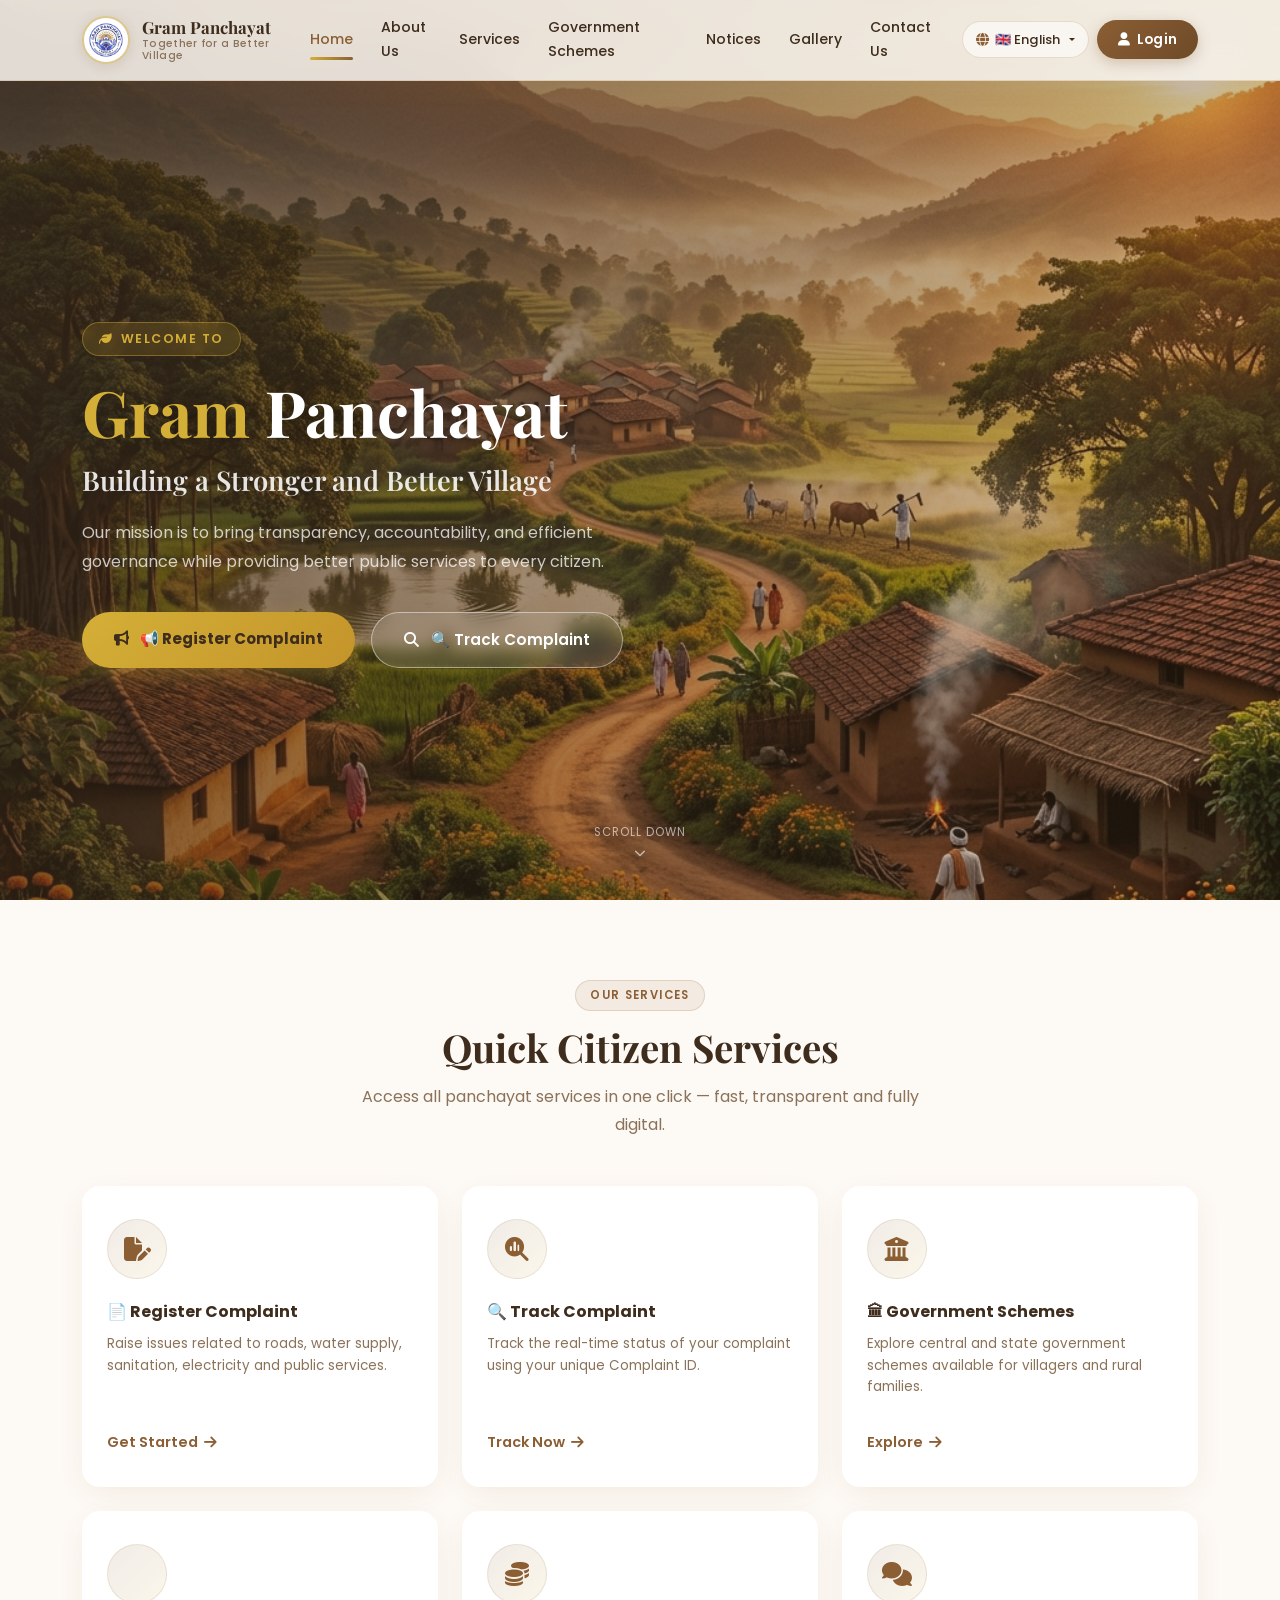
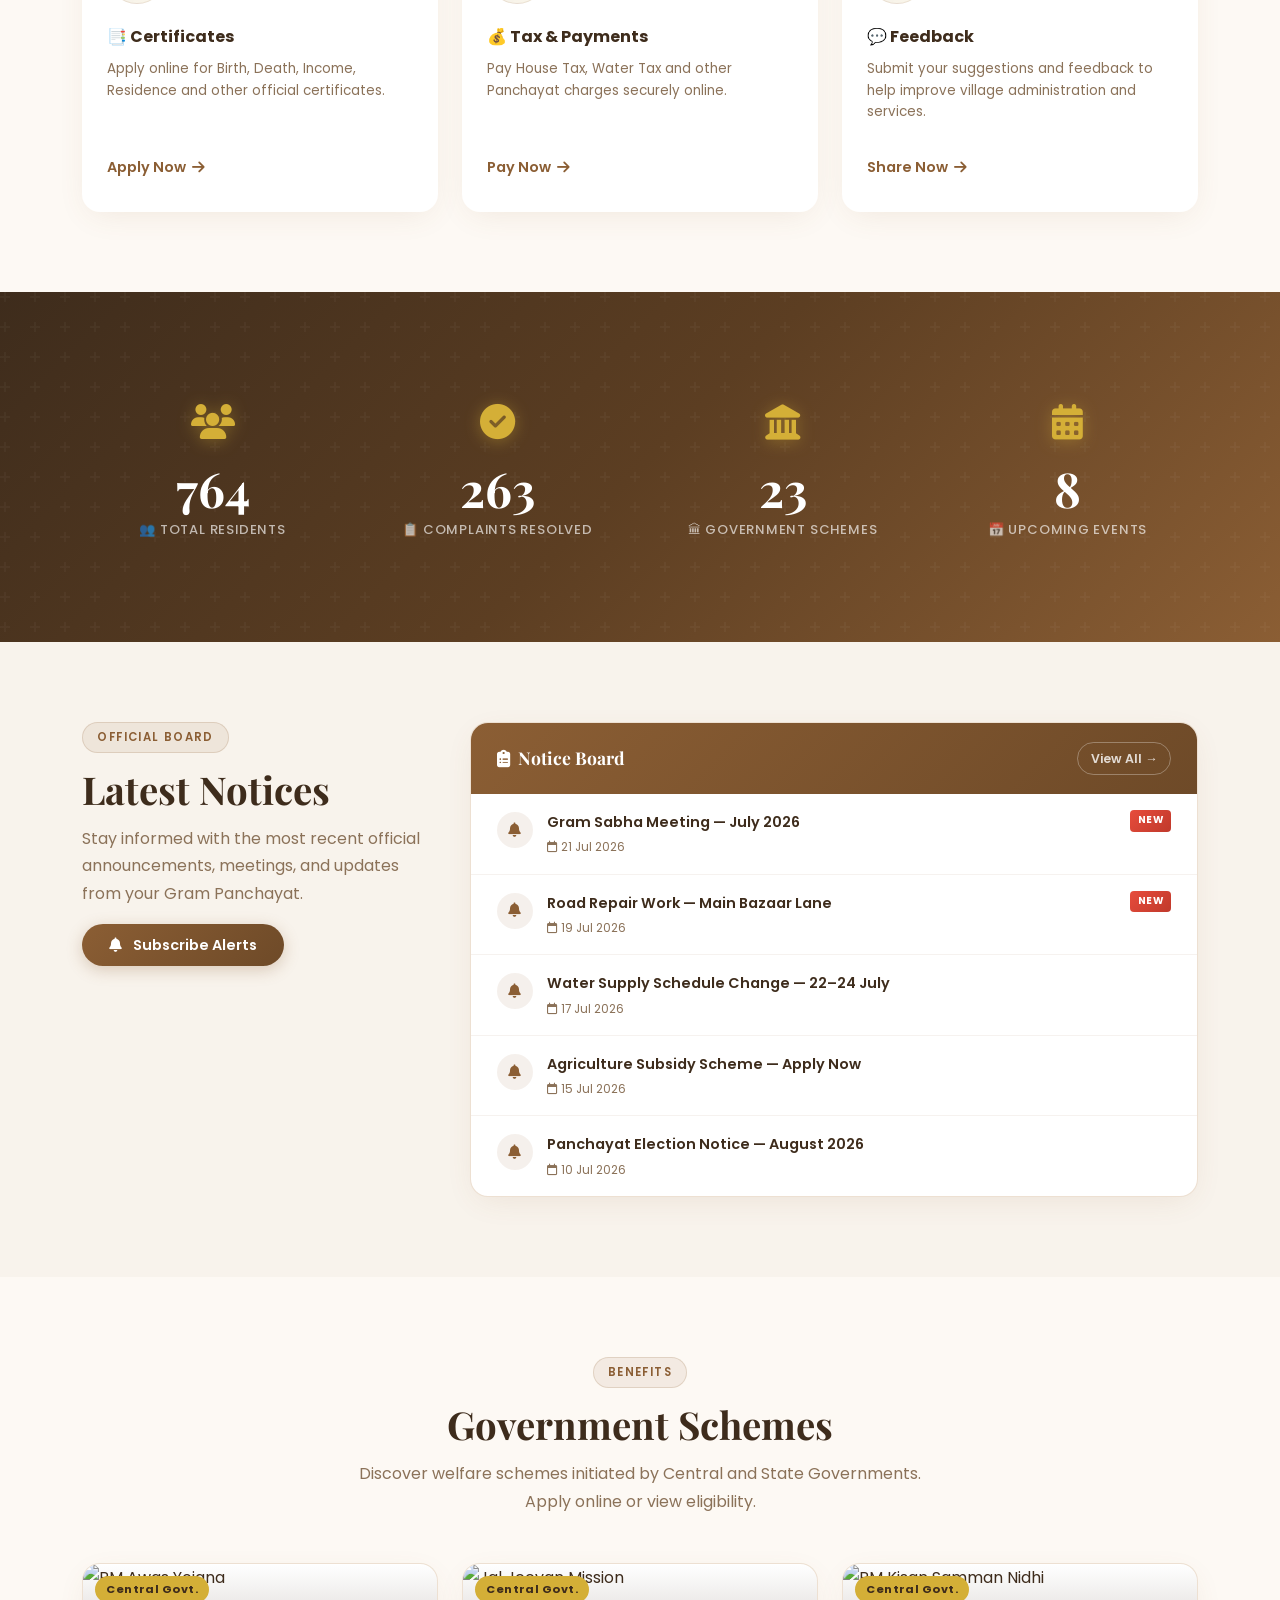
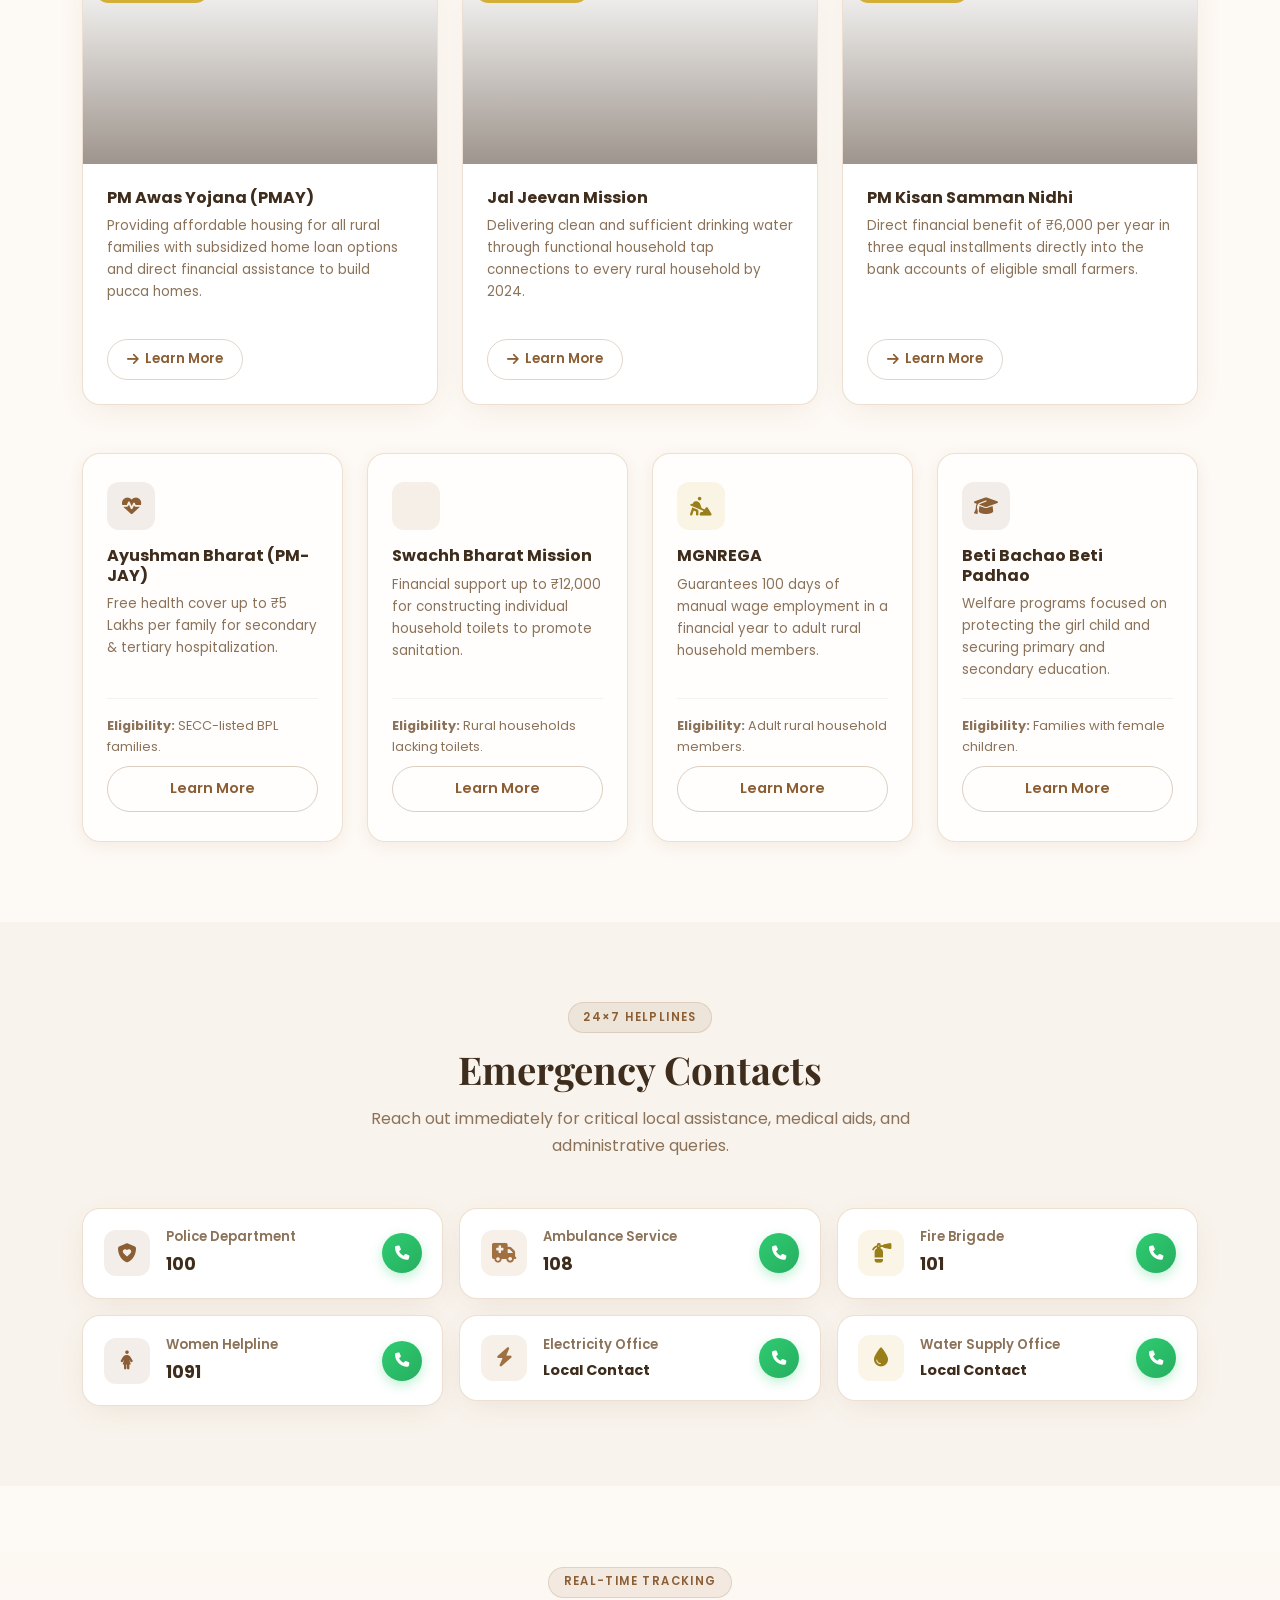
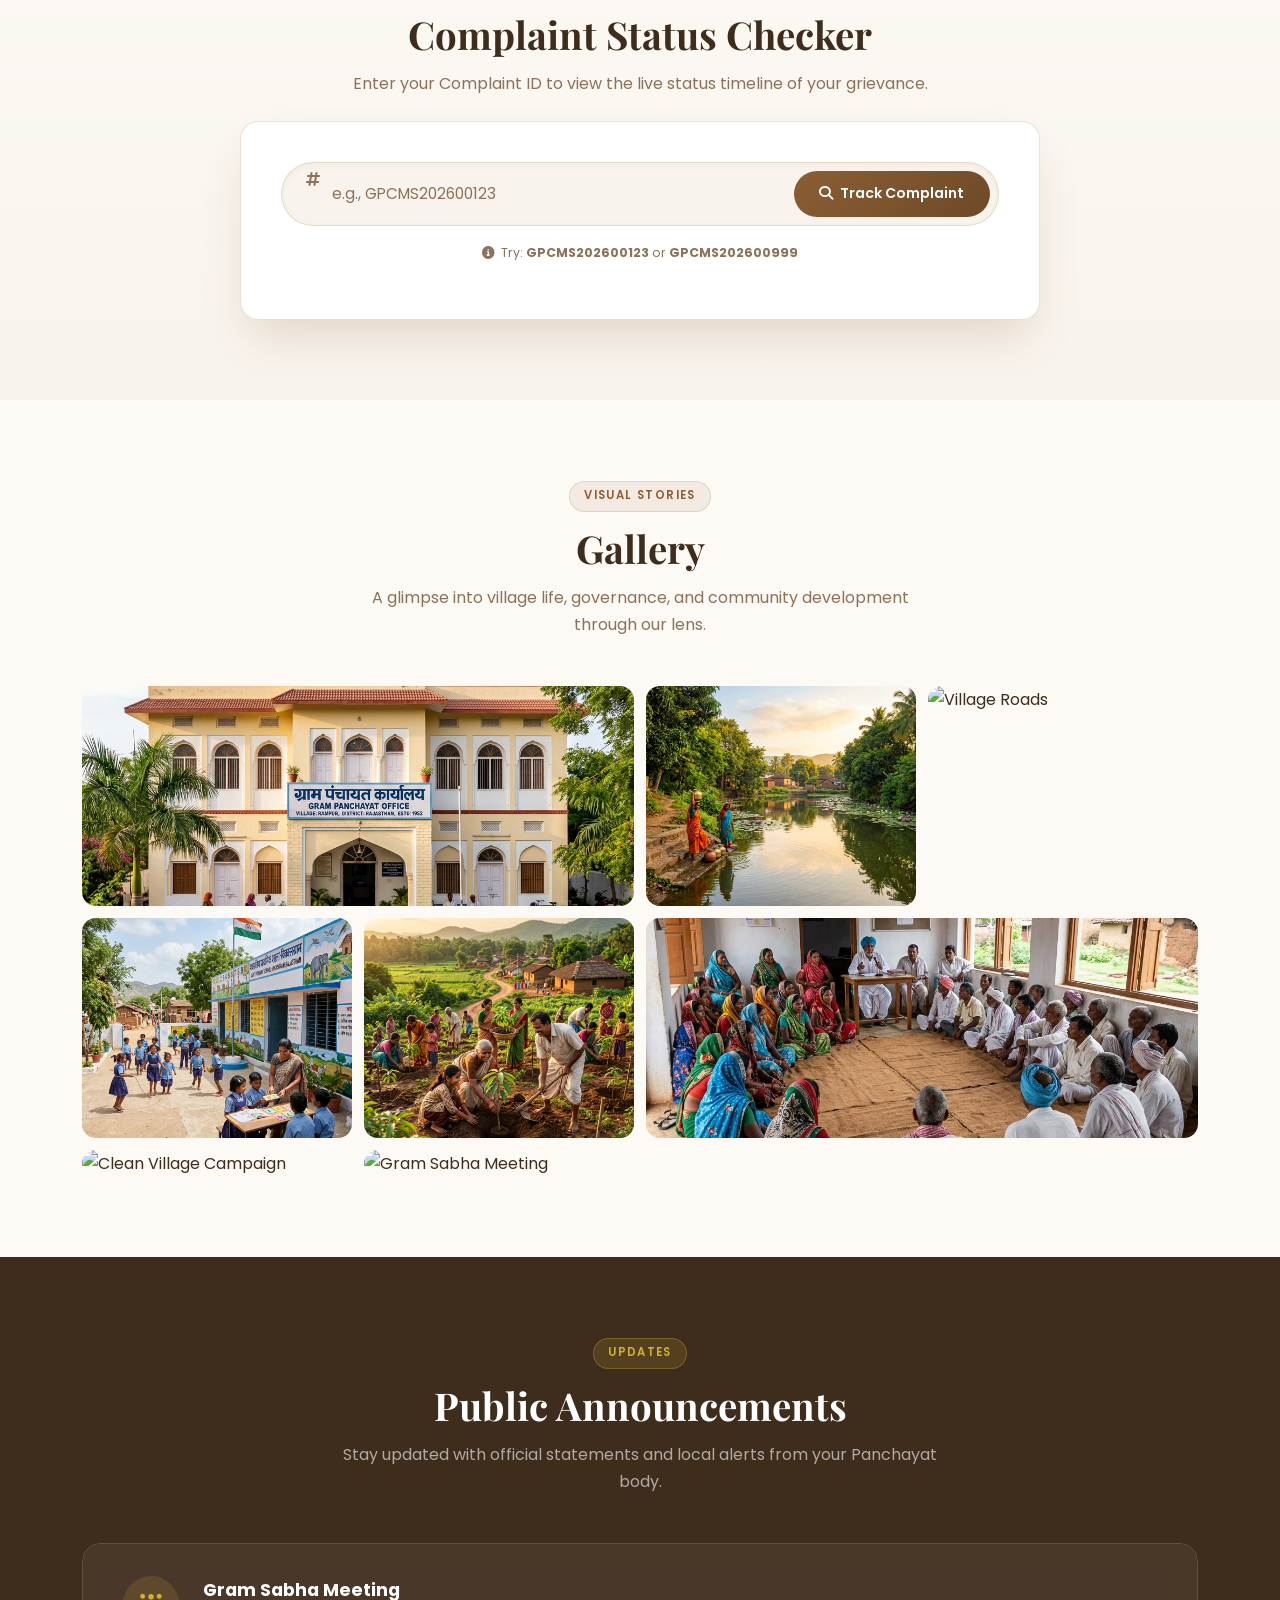
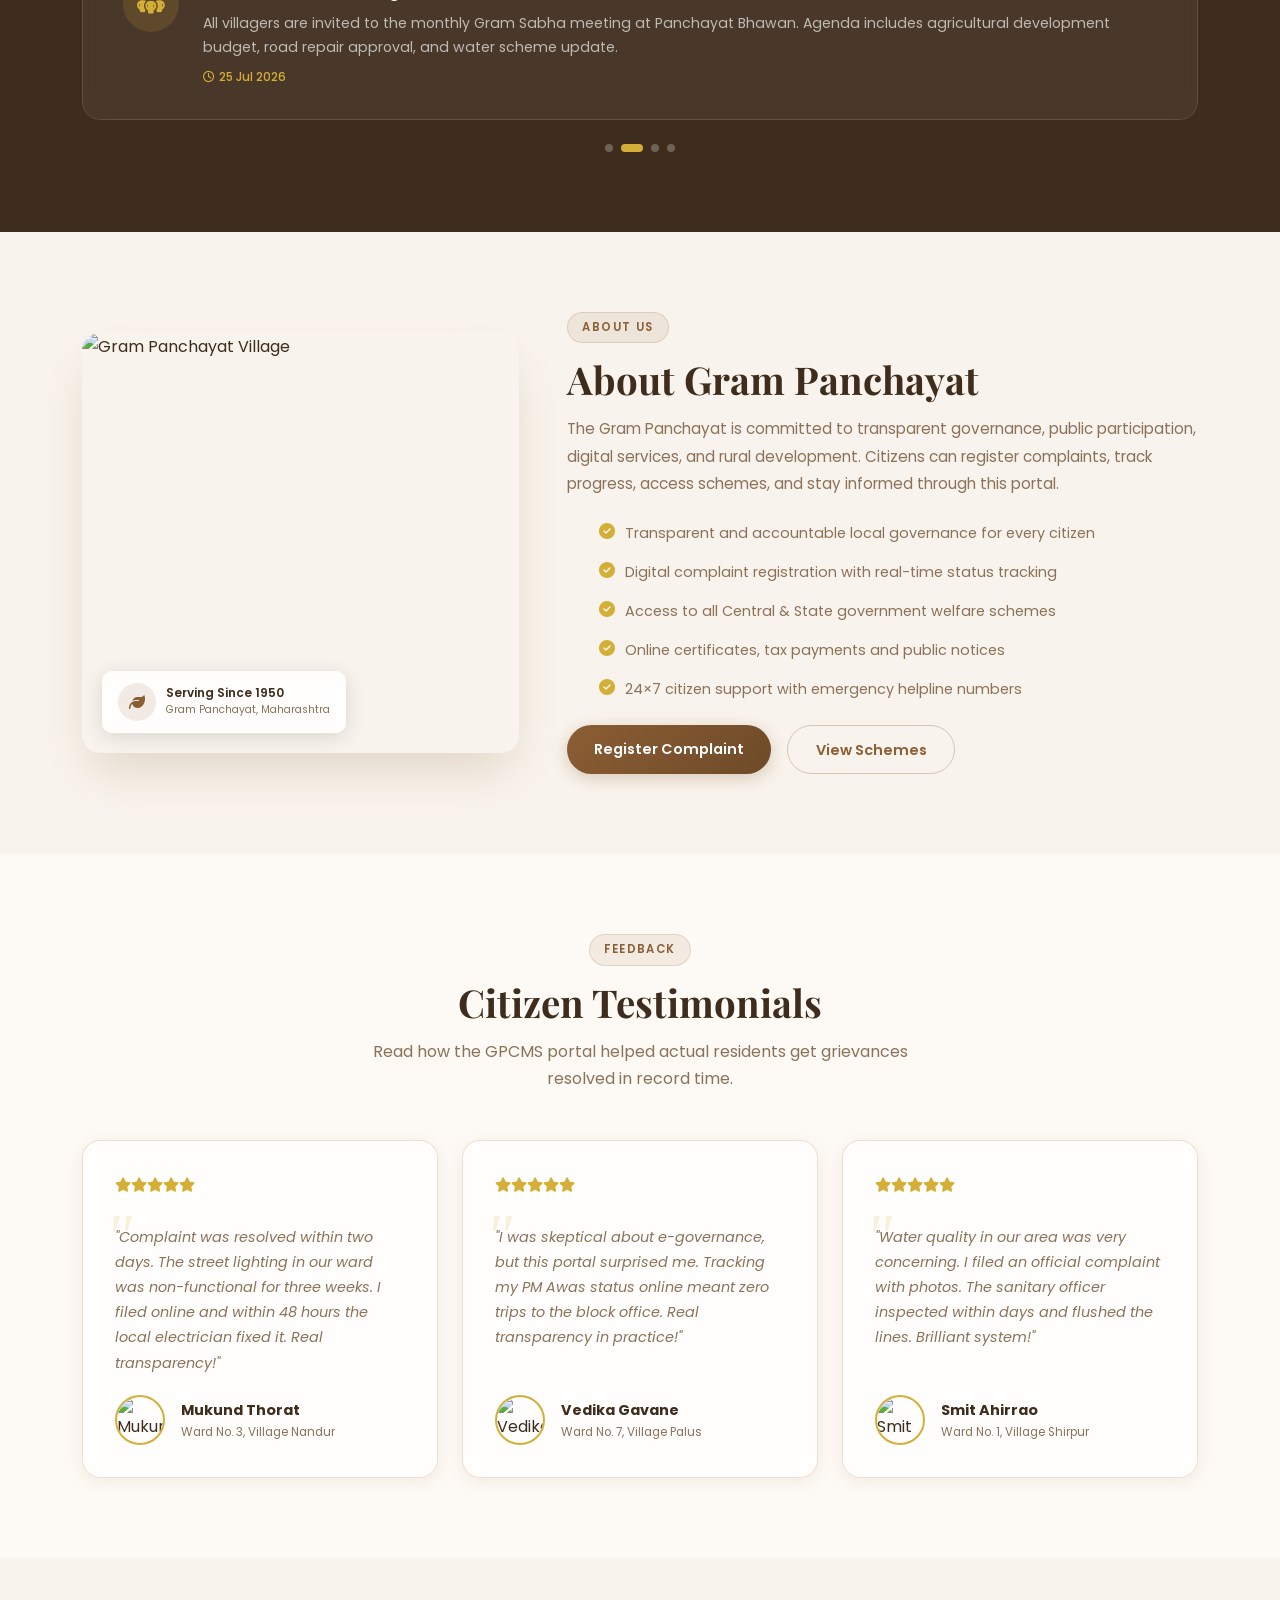
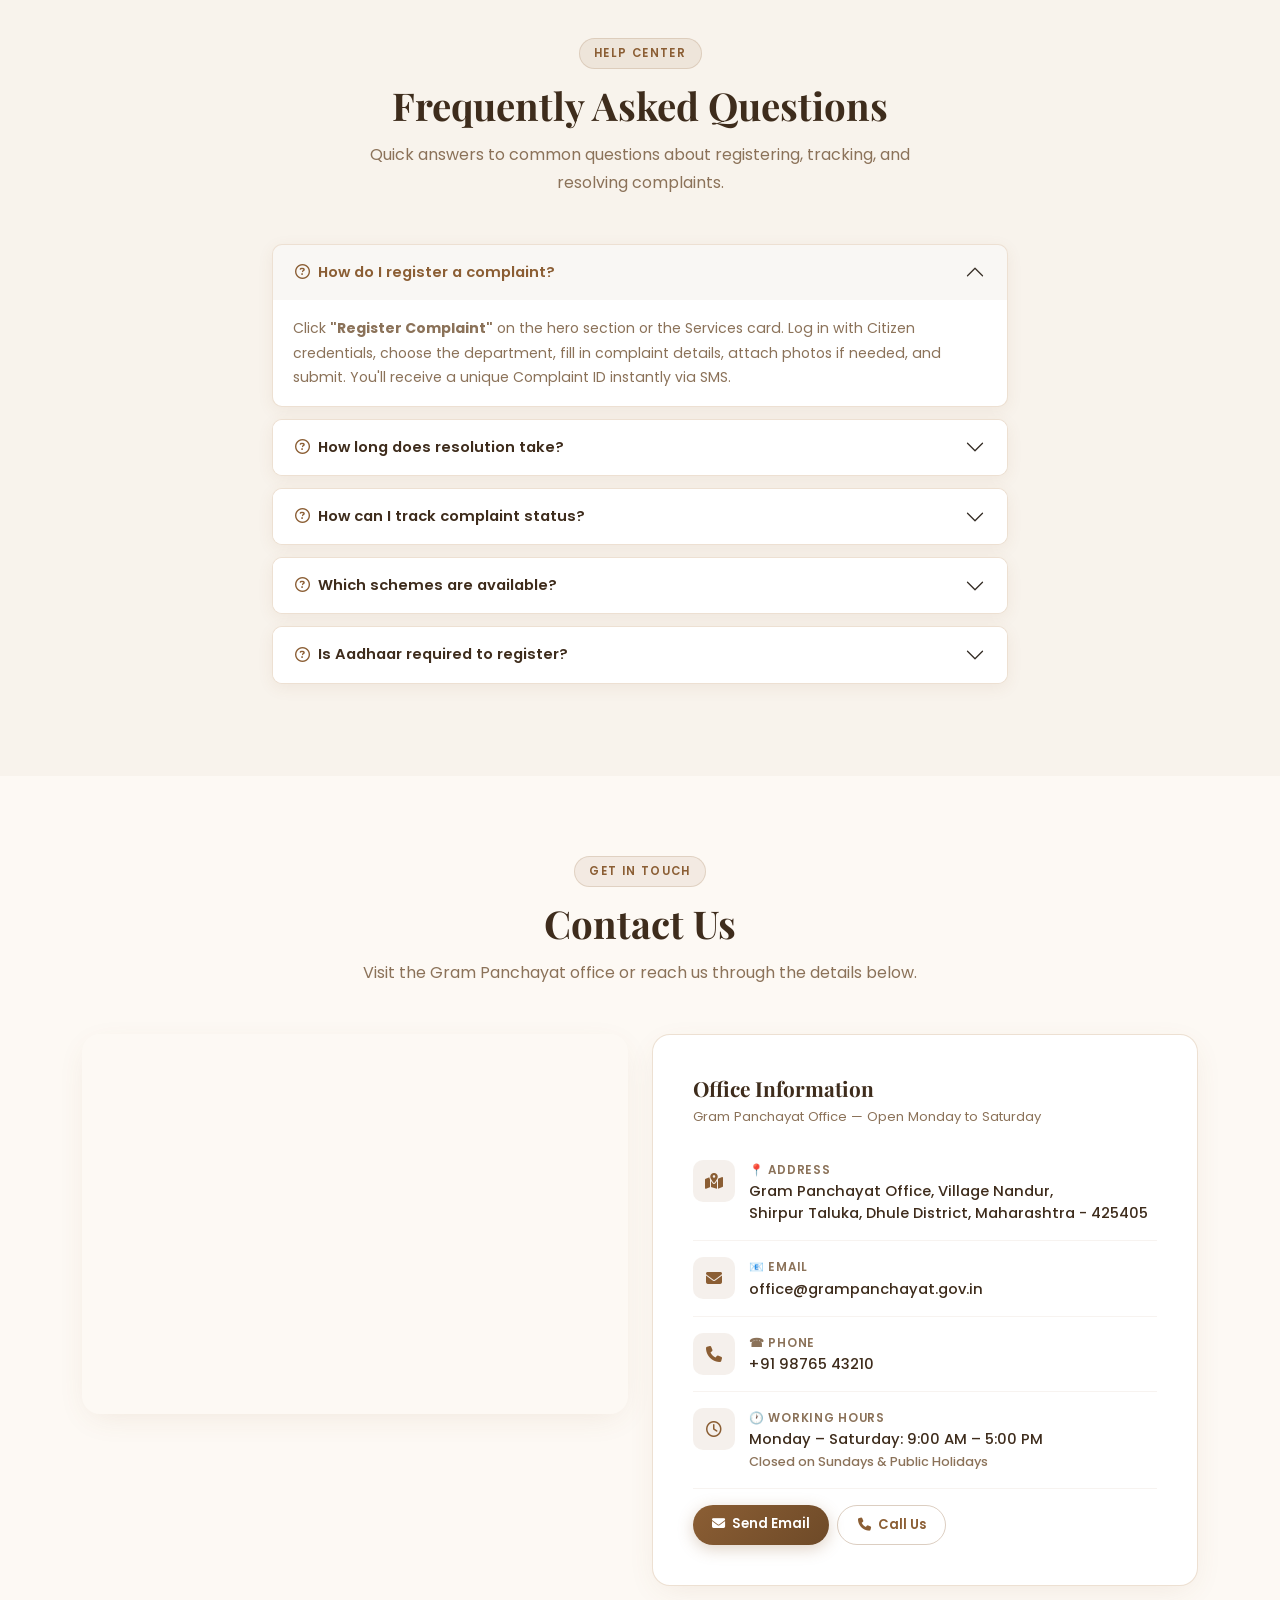
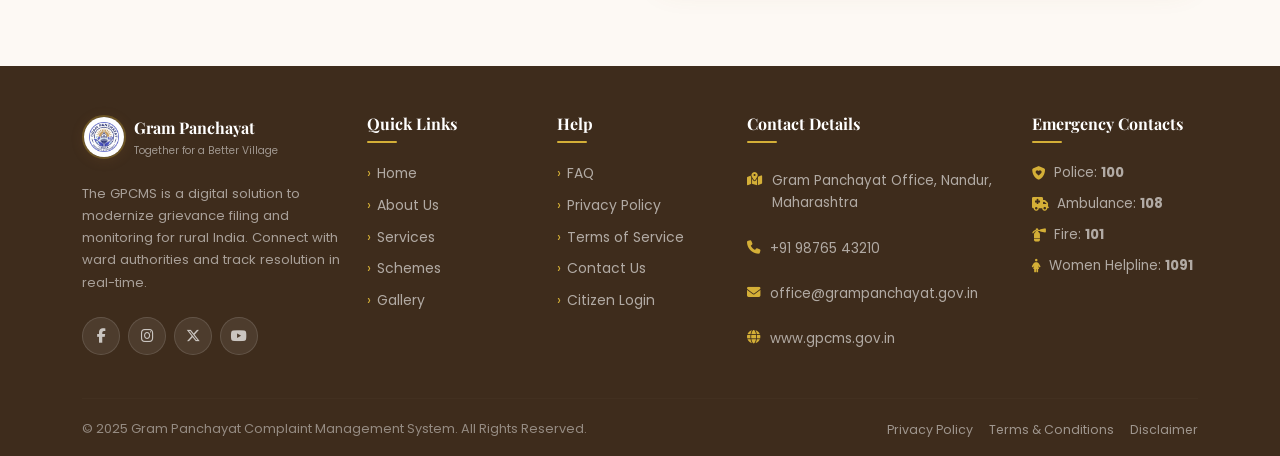
==== commit b392e24c: "Feature: Added Emergency Contacts column in Footer with translation support" ====
--- a/index.html
+++ b/index.html
@@ -1027,6 +1027,29 @@
                 </div>
             </div>
 
+            <!-- Column 5: Emergency Contacts -->
+            <div class="col-lg-2 col-md-6 col-6">
+                <h5 class="footer-title" data-i18n="footer-emergency-title">Emergency Contacts</h5>
+                <ul class="list-unstyled d-flex flex-column gap-2" style="font-size:0.84rem; color:rgba(255,255,255,0.6);">
+                    <li class="d-flex align-items-center gap-2">
+                        <i class="fa-solid fa-shield-heart" style="color:var(--accent); font-size:0.85rem;"></i>
+                        <span><span data-i18n="footer-police">Police</span>: <strong>100</strong></span>
+                    </li>
+                    <li class="d-flex align-items-center gap-2">
+                        <i class="fa-solid fa-truck-medical" style="color:var(--accent); font-size:0.85rem;"></i>
+                        <span><span data-i18n="footer-ambulance">Ambulance</span>: <strong>108</strong></span>
+                    </li>
+                    <li class="d-flex align-items-center gap-2">
+                        <i class="fa-solid fa-fire-extinguisher" style="color:var(--accent); font-size:0.85rem;"></i>
+                        <span><span data-i18n="footer-fire">Fire</span>: <strong>101</strong></span>
+                    </li>
+                    <li class="d-flex align-items-center gap-2">
+                        <i class="fa-solid fa-person-dress" style="color:var(--accent); font-size:0.85rem;"></i>
+                        <span><span data-i18n="footer-helpline">Women Helpline</span>: <strong>1091</strong></span>
+                    </li>
+                </ul>
+            </div>
+
         </div>
 
         <hr class="footer-divider">
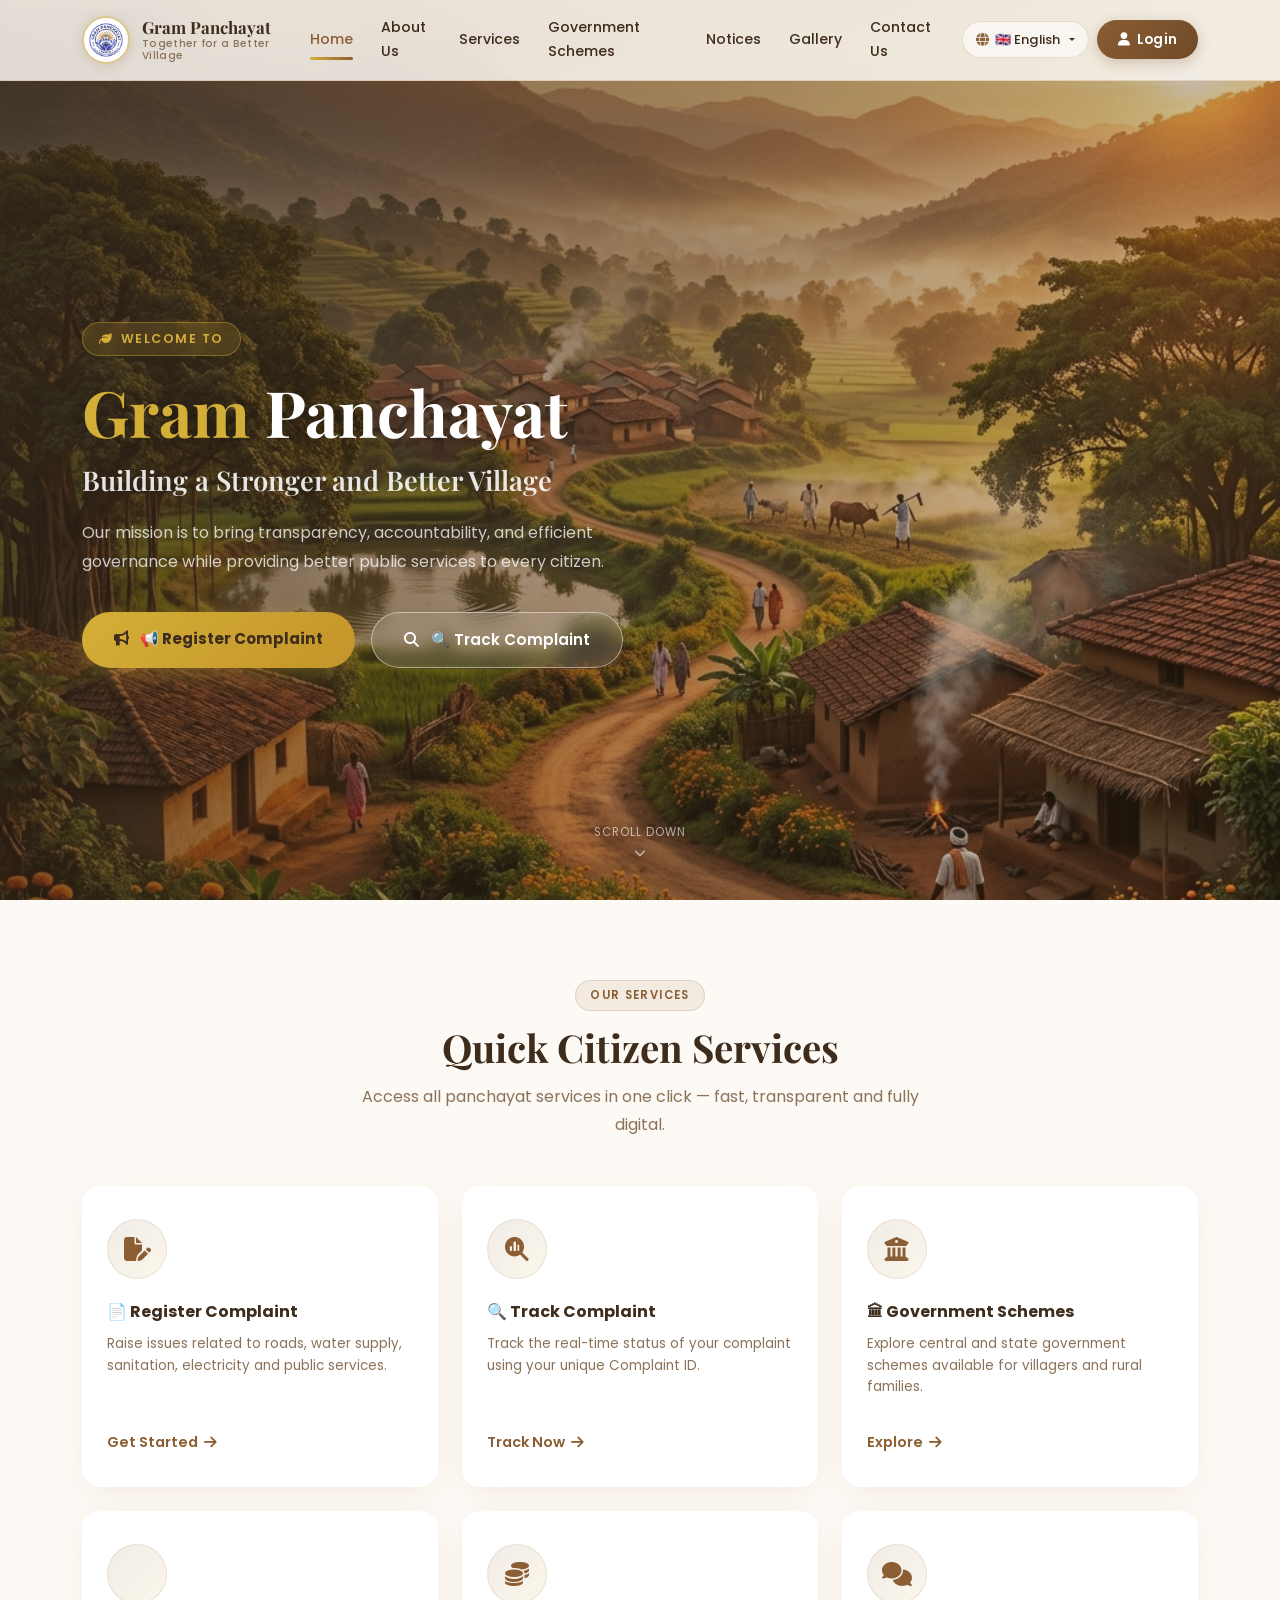
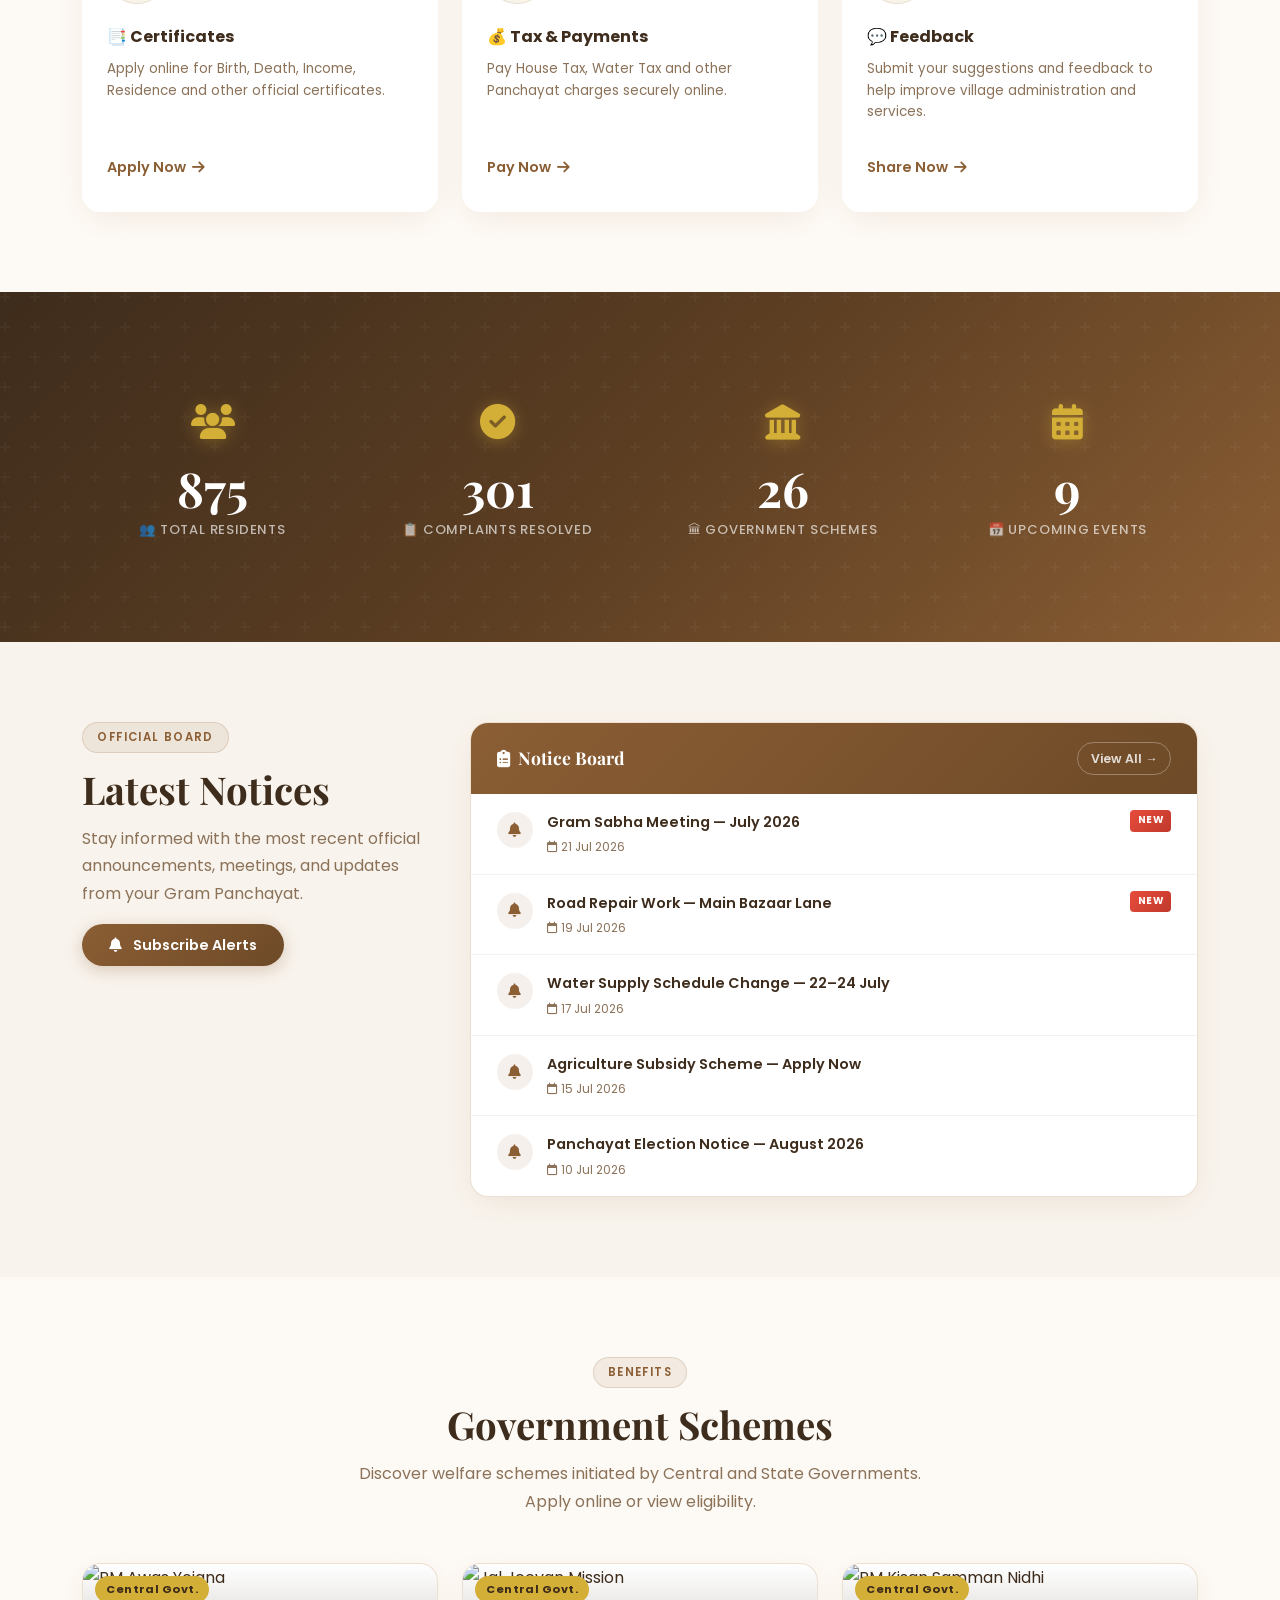
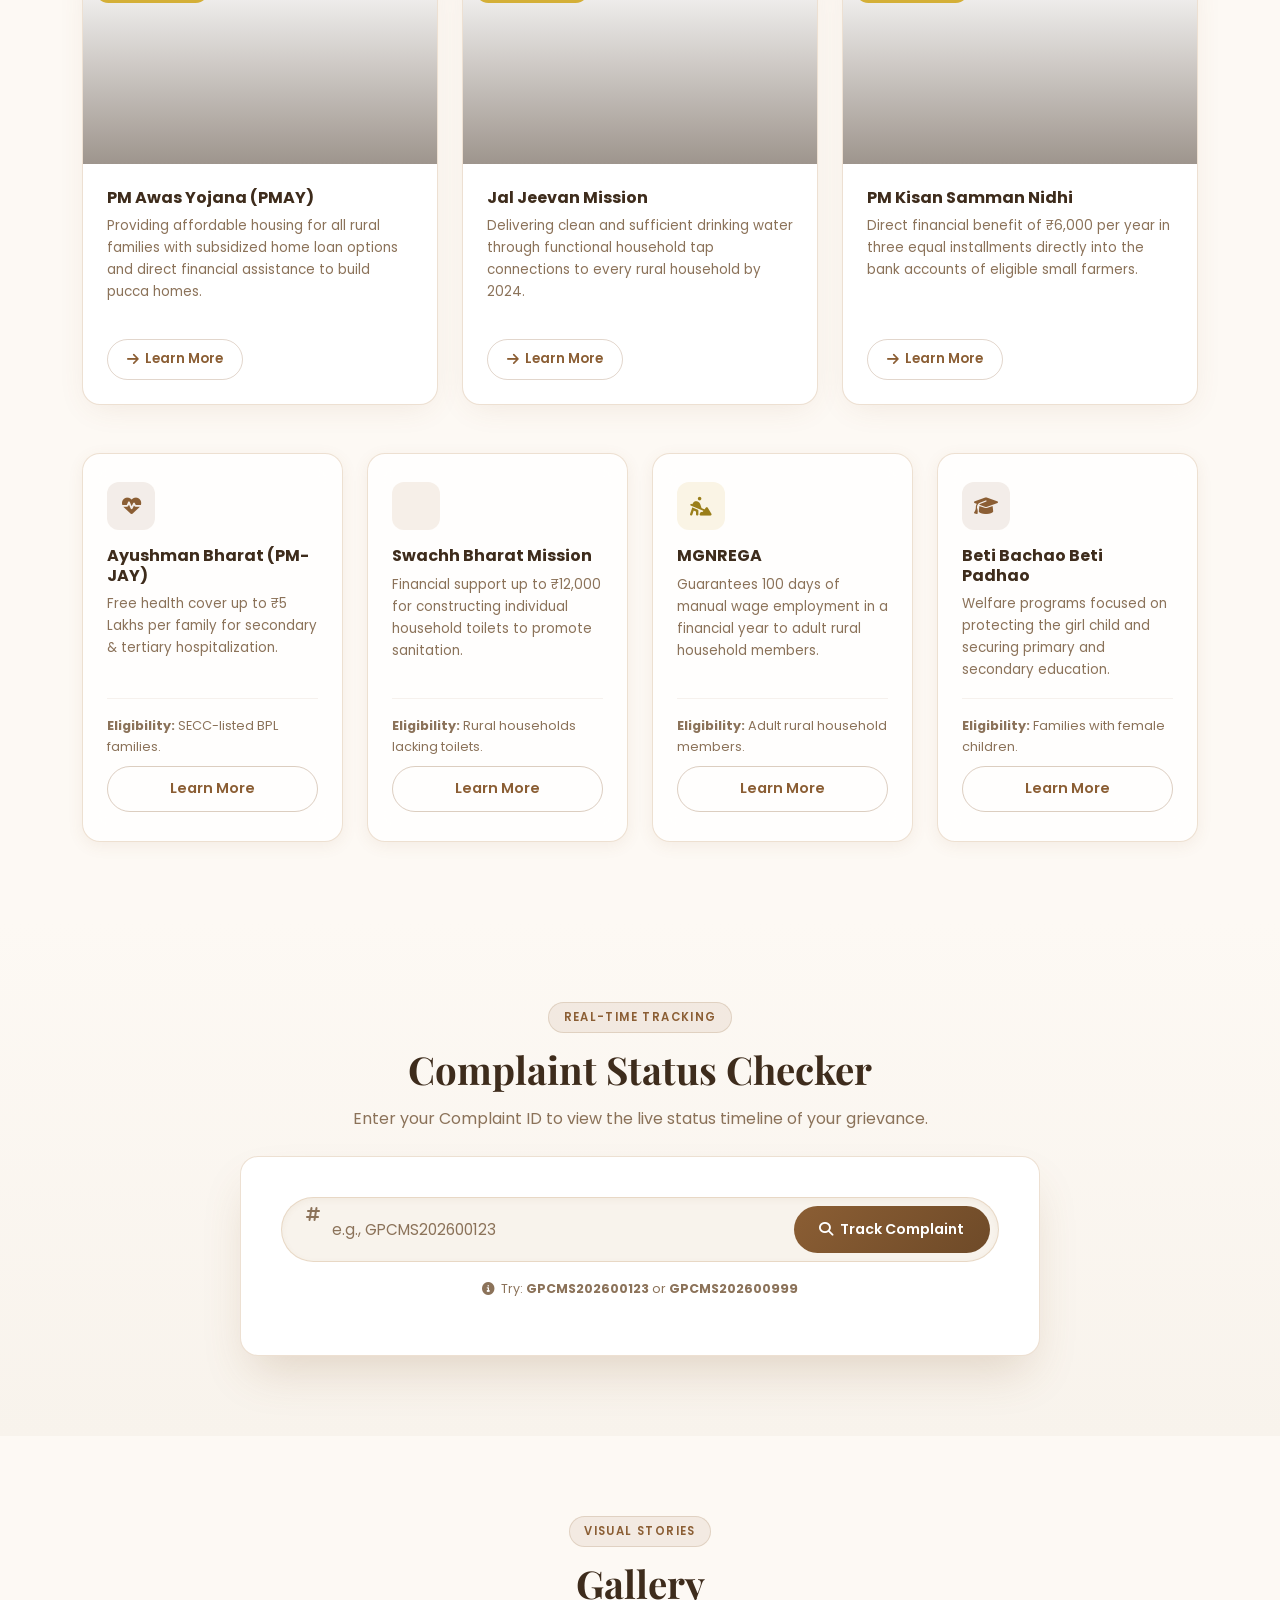
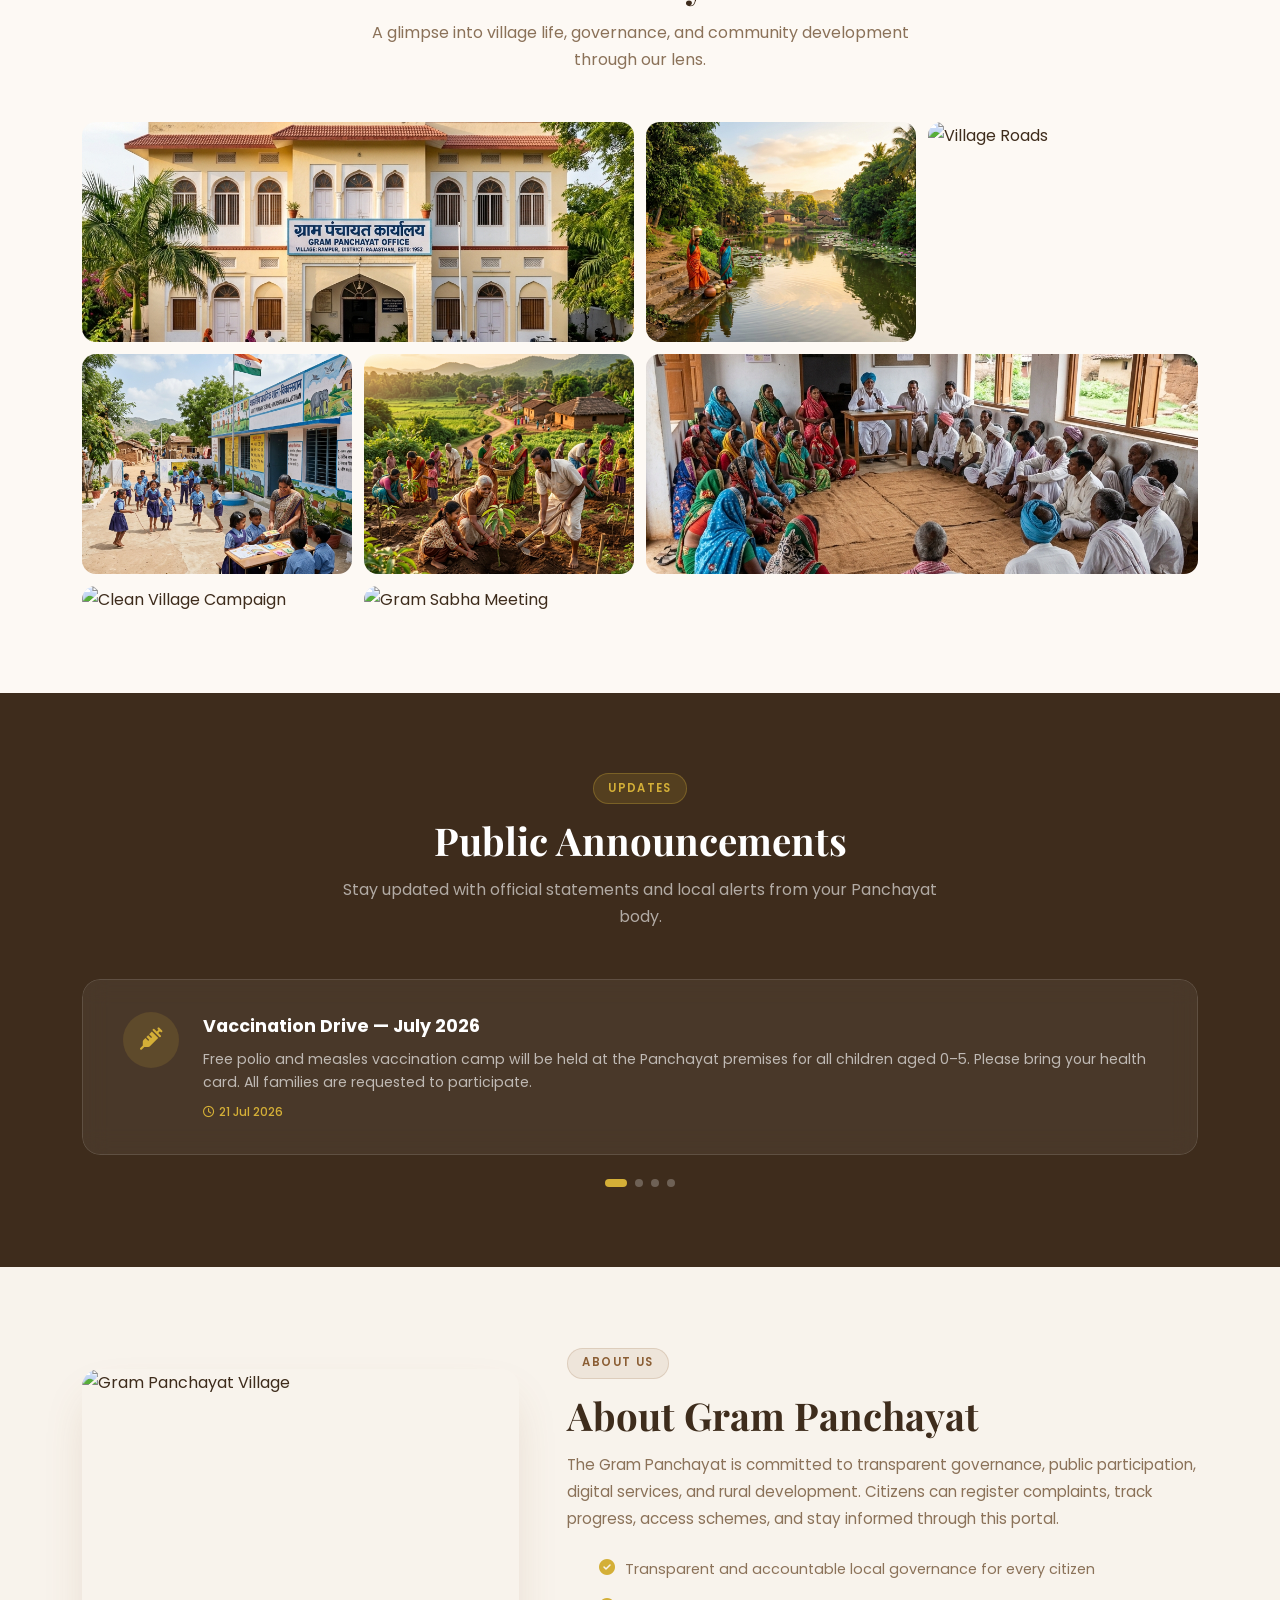
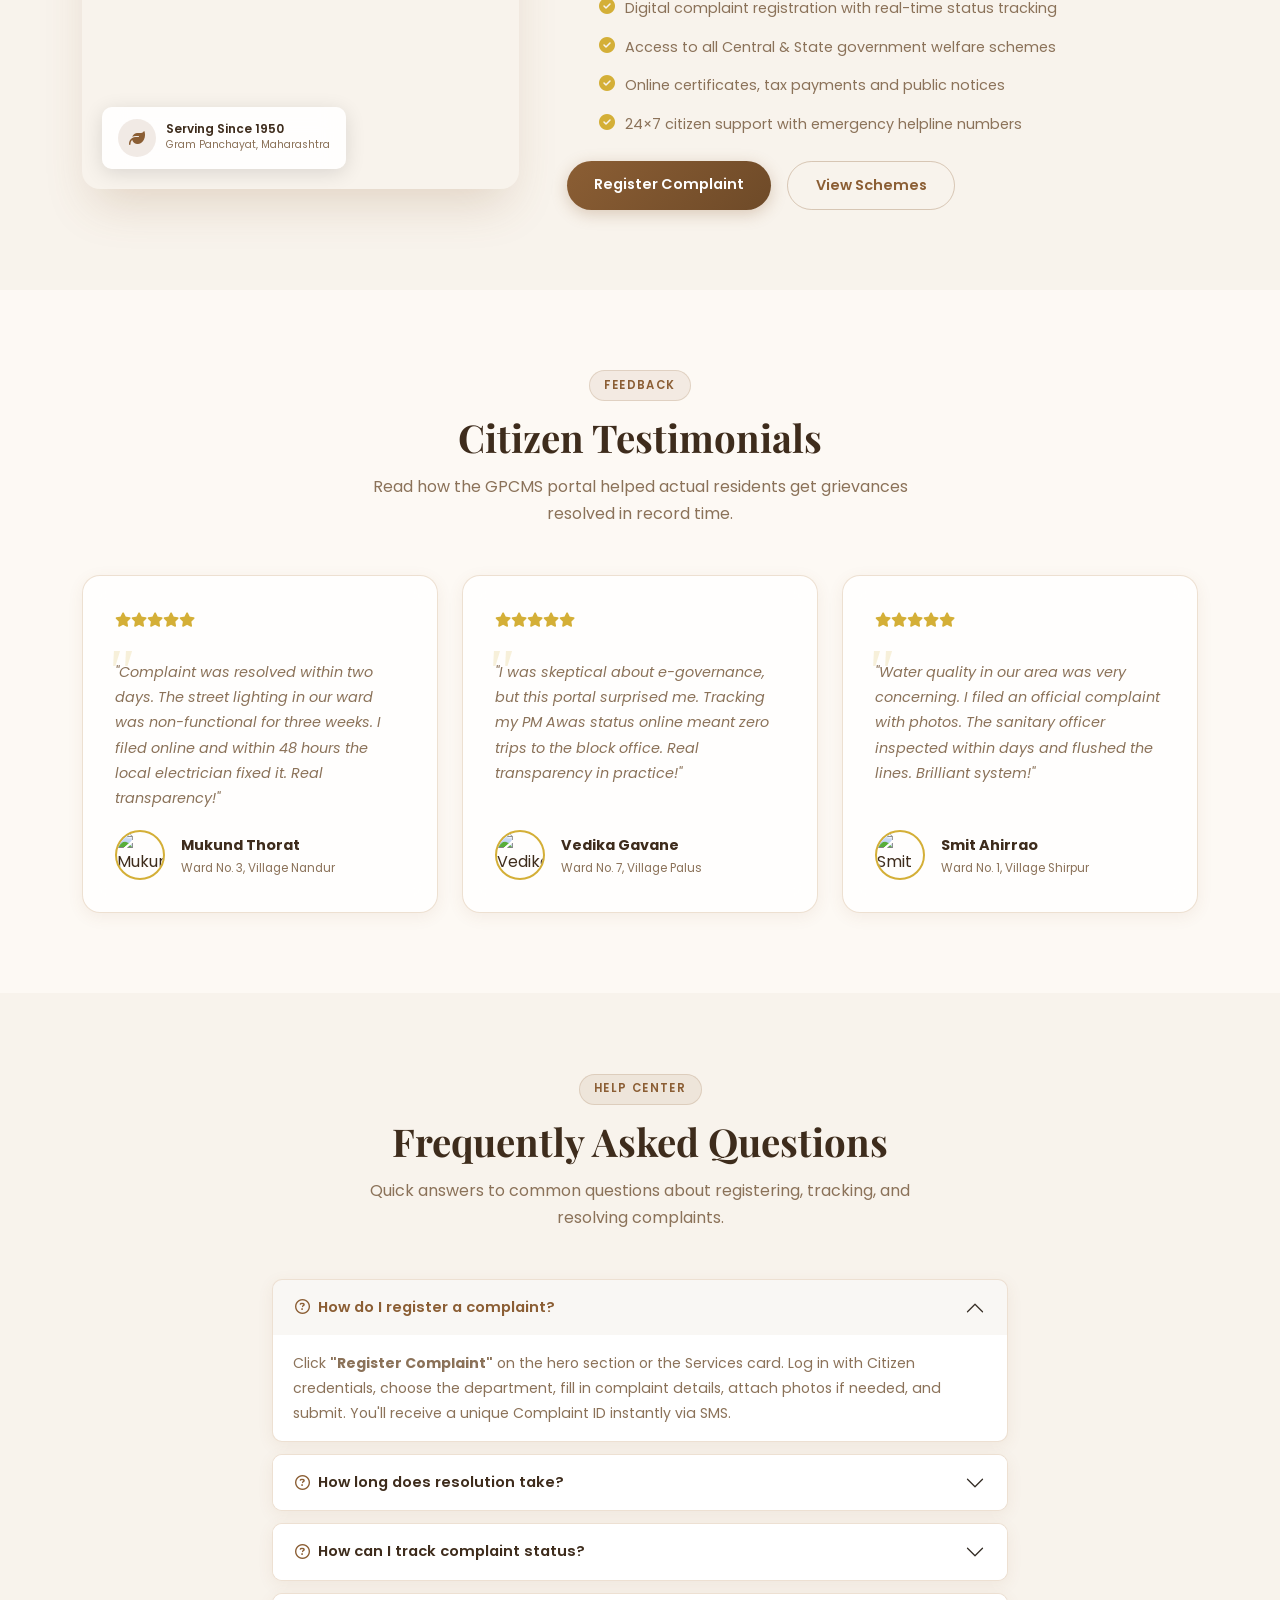
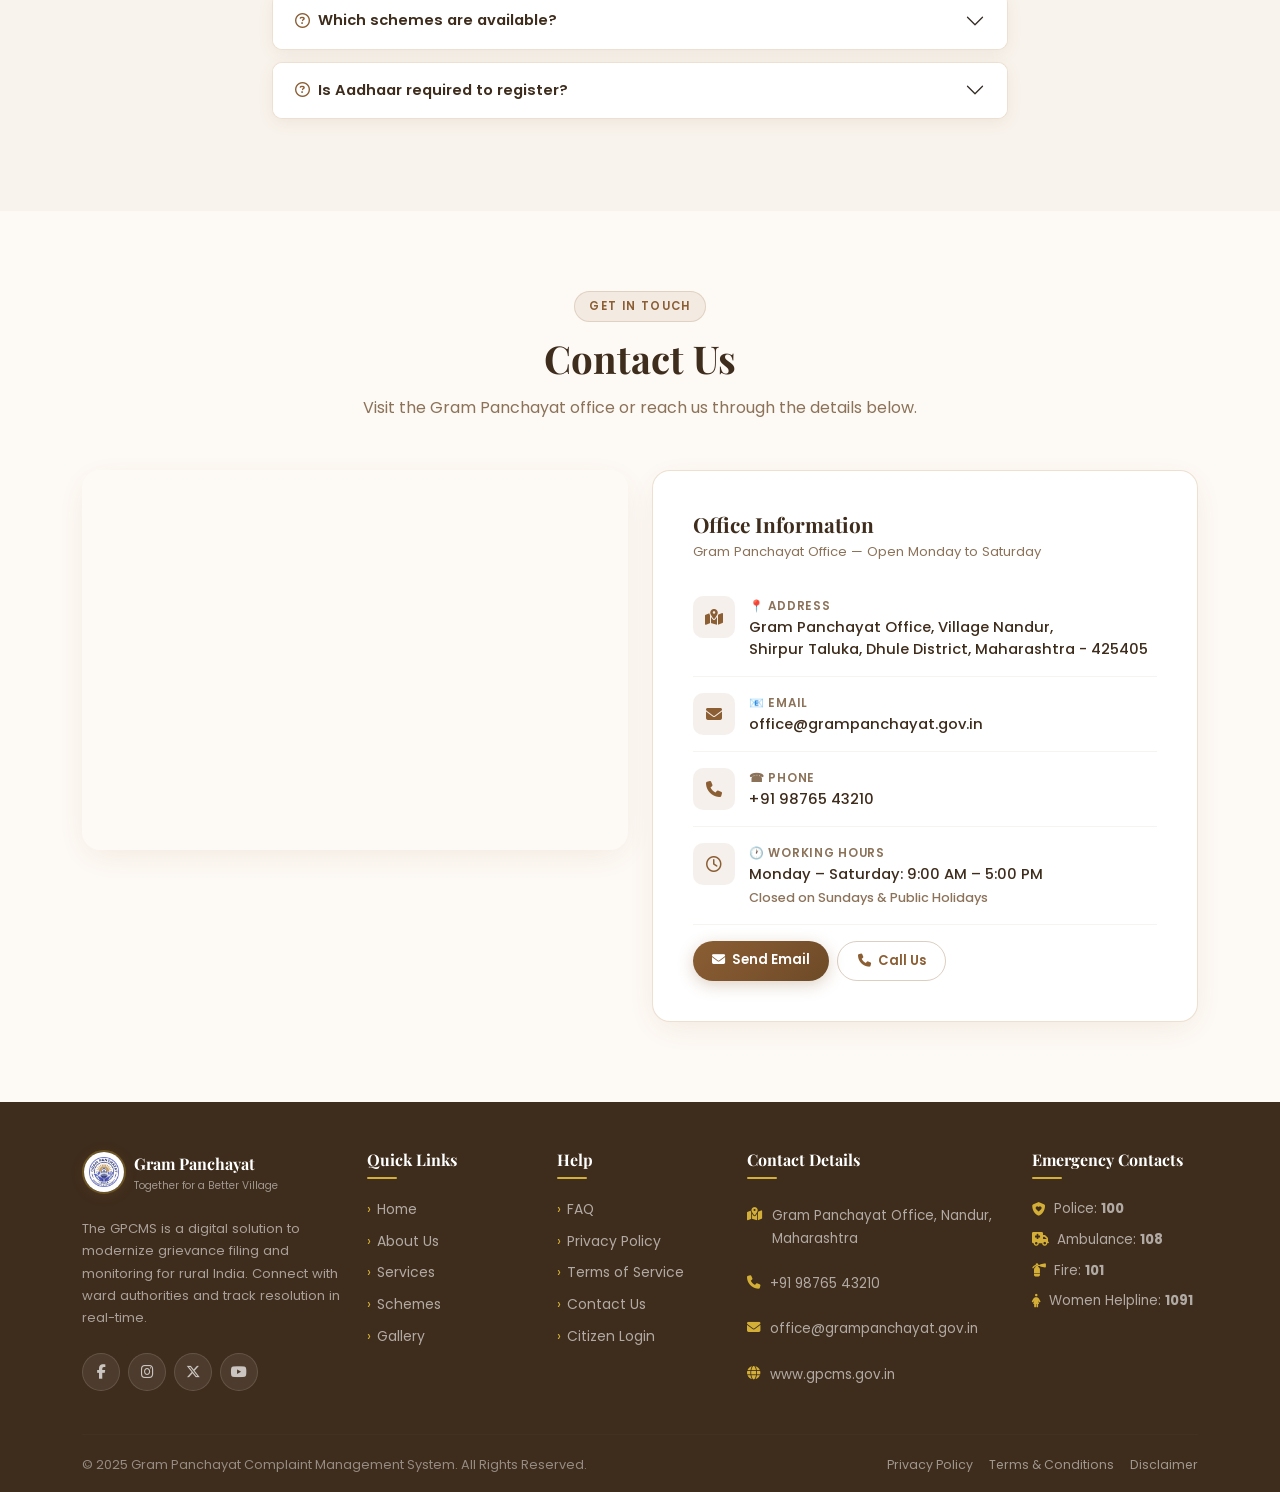
==== commit 0ed6ef17: "Clean: Removed redundant standalone Emergency Contacts section from the body" ====
--- a/index.html
+++ b/index.html
@@ -451,81 +451,6 @@
 </section>
 
 <!-- ═══════════════════════════════════════════════════════════
-     EMERGENCY CONTACTS
-═══════════════════════════════════════════════════════════ -->
-<section id="emergency" class="section-padding">
-    <div class="container">
-        <div class="text-center mb-5">
-            <span class="section-tag" data-i18n="emergency-tag">24×7 Helplines</span>
-            <h2 class="section-title" data-i18n="emergency-title">Emergency Contacts</h2>
-            <p class="section-subtitle" data-i18n="emergency-subtitle">Reach out immediately for critical local assistance, medical aids, and administrative queries.</p>
-        </div>
-        <div class="row g-3">
-            <div class="col-lg-4 col-md-6" data-aos="zoom-in" data-aos-delay="0">
-                <div class="emergency-card">
-                    <div class="emergency-icon bg-primary-soft"><i class="fa-solid fa-shield-heart"></i></div>
-                    <div>
-                        <div class="emergency-title">Police Department</div>
-                        <div class="emergency-number">100</div>
-                    </div>
-                    <a href="tel:100" class="btn-call"><i class="fa-solid fa-phone"></i></a>
-                </div>
-            </div>
-            <div class="col-lg-4 col-md-6" data-aos="zoom-in" data-aos-delay="50">
-                <div class="emergency-card">
-                    <div class="emergency-icon bg-secondary-soft"><i class="fa-solid fa-truck-medical"></i></div>
-                    <div>
-                        <div class="emergency-title">Ambulance Service</div>
-                        <div class="emergency-number">108</div>
-                    </div>
-                    <a href="tel:108" class="btn-call"><i class="fa-solid fa-phone"></i></a>
-                </div>
-            </div>
-            <div class="col-lg-4 col-md-6" data-aos="zoom-in" data-aos-delay="100">
-                <div class="emergency-card">
-                    <div class="emergency-icon bg-accent-soft"><i class="fa-solid fa-fire-extinguisher"></i></div>
-                    <div>
-                        <div class="emergency-title">Fire Brigade</div>
-                        <div class="emergency-number">101</div>
-                    </div>
-                    <a href="tel:101" class="btn-call"><i class="fa-solid fa-phone"></i></a>
-                </div>
-            </div>
-            <div class="col-lg-4 col-md-6" data-aos="zoom-in" data-aos-delay="150">
-                <div class="emergency-card">
-                    <div class="emergency-icon bg-primary-soft"><i class="fa-solid fa-person-dress"></i></div>
-                    <div>
-                        <div class="emergency-title">Women Helpline</div>
-                        <div class="emergency-number">1091</div>
-                    </div>
-                    <a href="tel:1091" class="btn-call"><i class="fa-solid fa-phone"></i></a>
-                </div>
-            </div>
-            <div class="col-lg-4 col-md-6" data-aos="zoom-in" data-aos-delay="200">
-                <div class="emergency-card">
-                    <div class="emergency-icon bg-secondary-soft"><i class="fa-solid fa-bolt"></i></div>
-                    <div>
-                        <div class="emergency-title">Electricity Office</div>
-                        <div class="emergency-number" style="font-size:0.9rem;">Local Contact</div>
-                    </div>
-                    <a href="tel:1800233343" class="btn-call"><i class="fa-solid fa-phone"></i></a>
-                </div>
-            </div>
-            <div class="col-lg-4 col-md-6" data-aos="zoom-in" data-aos-delay="250">
-                <div class="emergency-card">
-                    <div class="emergency-icon bg-accent-soft"><i class="fa-solid fa-droplet"></i></div>
-                    <div>
-                        <div class="emergency-title">Water Supply Office</div>
-                        <div class="emergency-number" style="font-size:0.9rem;">Local Contact</div>
-                    </div>
-                    <a href="tel:1800233445" class="btn-call"><i class="fa-solid fa-phone"></i></a>
-                </div>
-            </div>
-        </div>
-    </div>
-</section>
-
-<!-- ═══════════════════════════════════════════════════════════
      COMPLAINT STATUS CHECKER
 ═══════════════════════════════════════════════════════════ -->
 <section id="tracker" class="tracker-section">
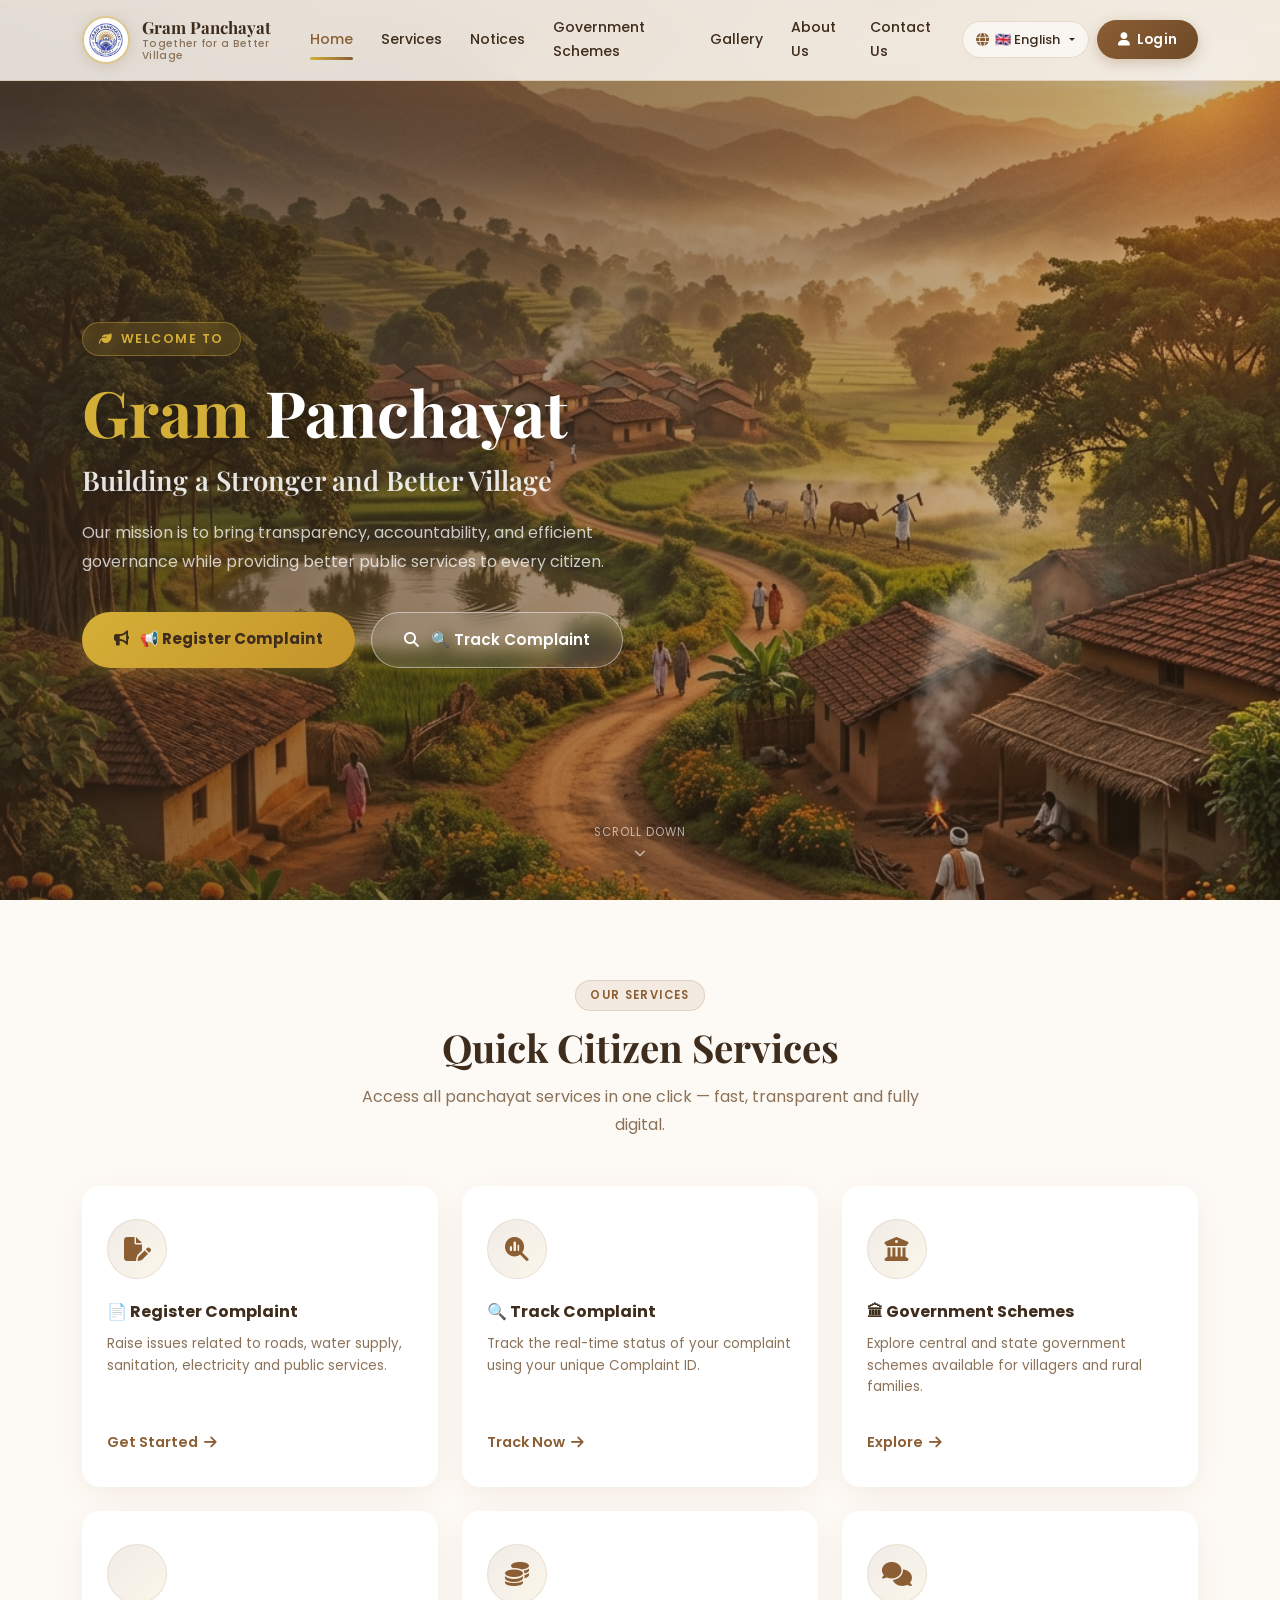
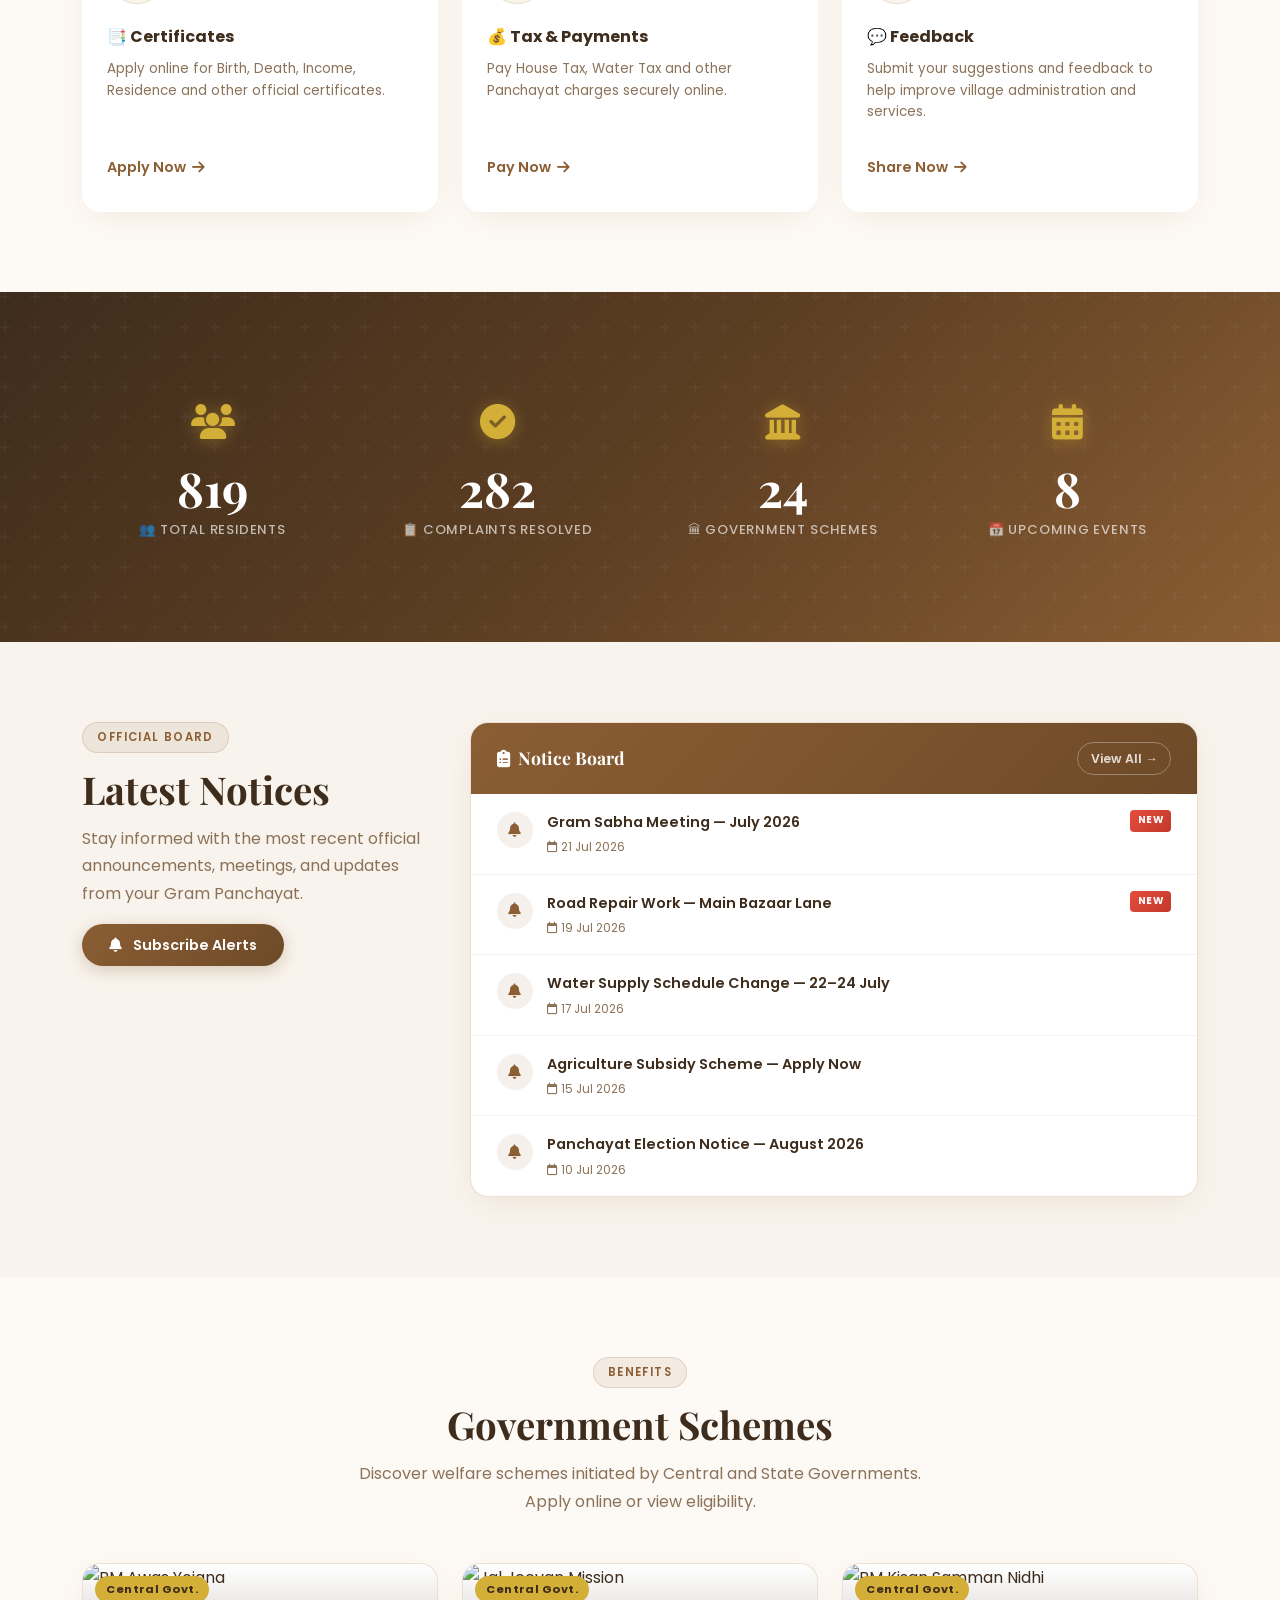
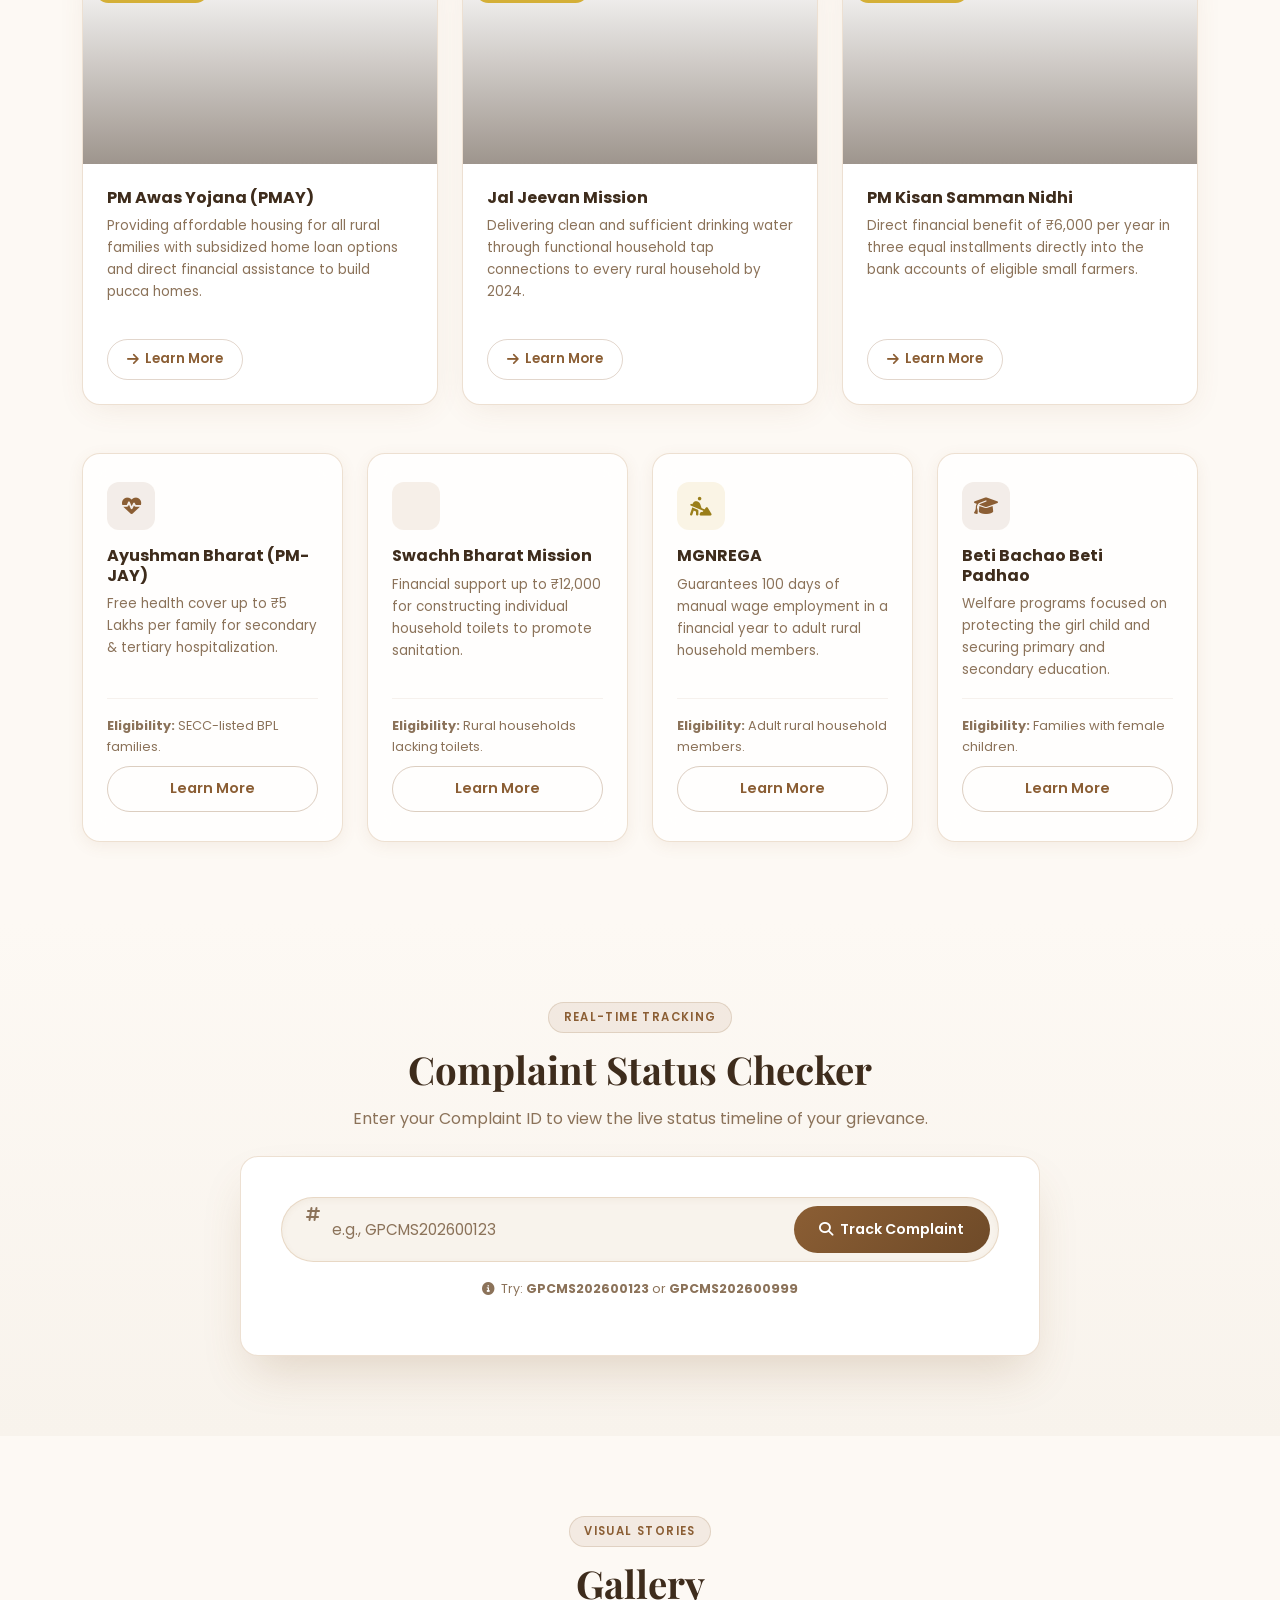
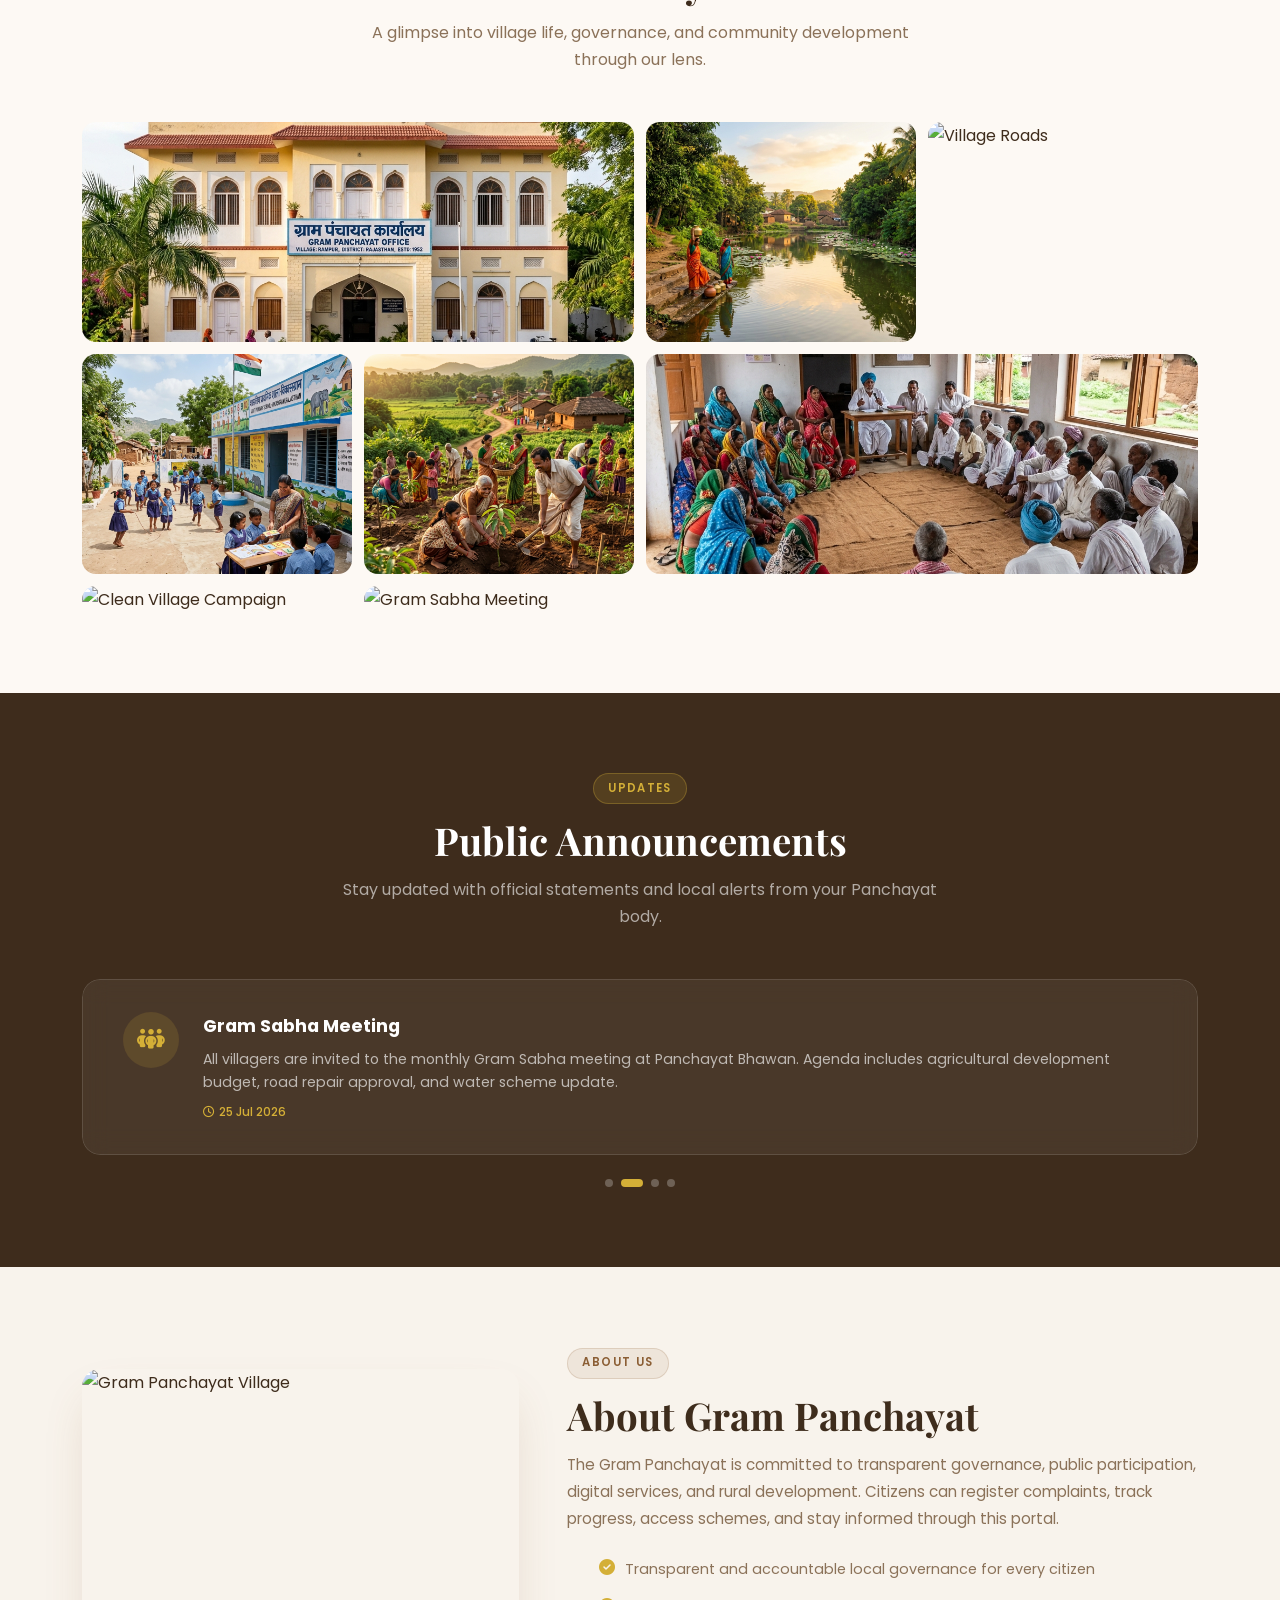
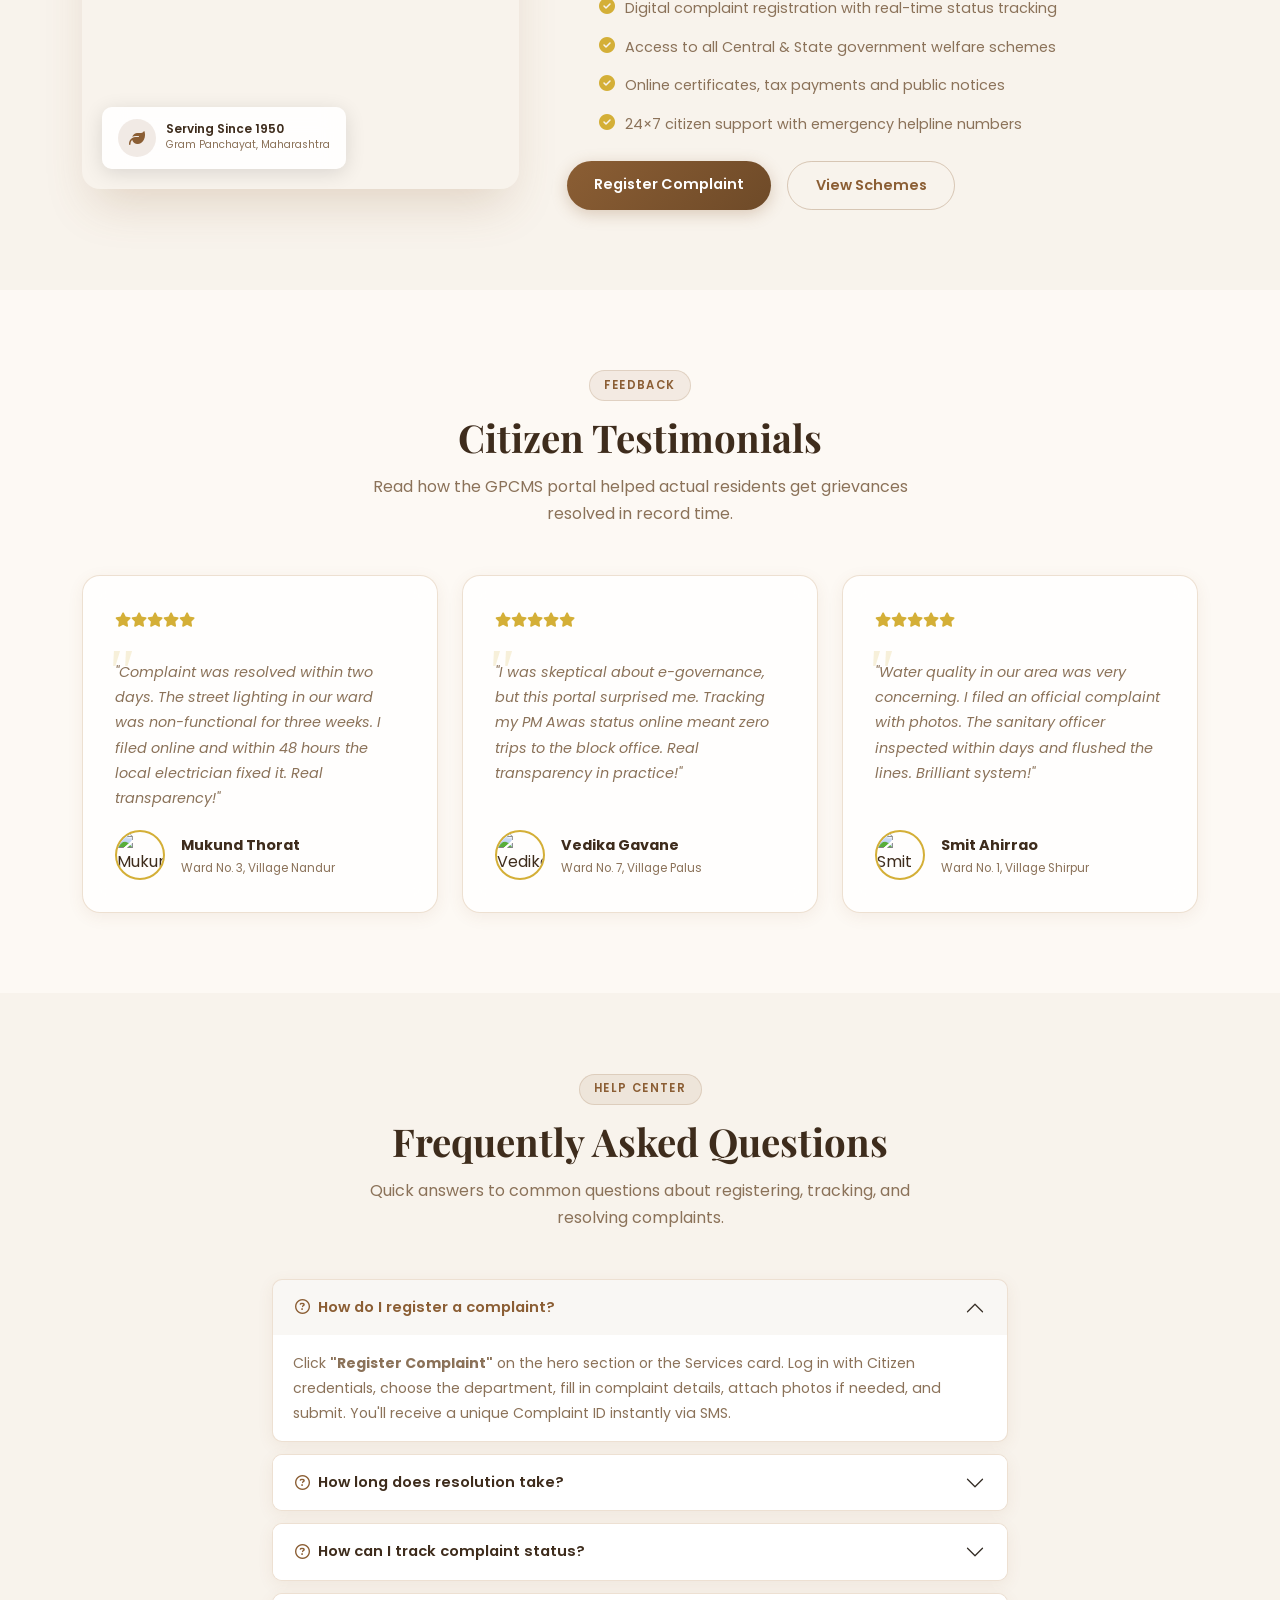
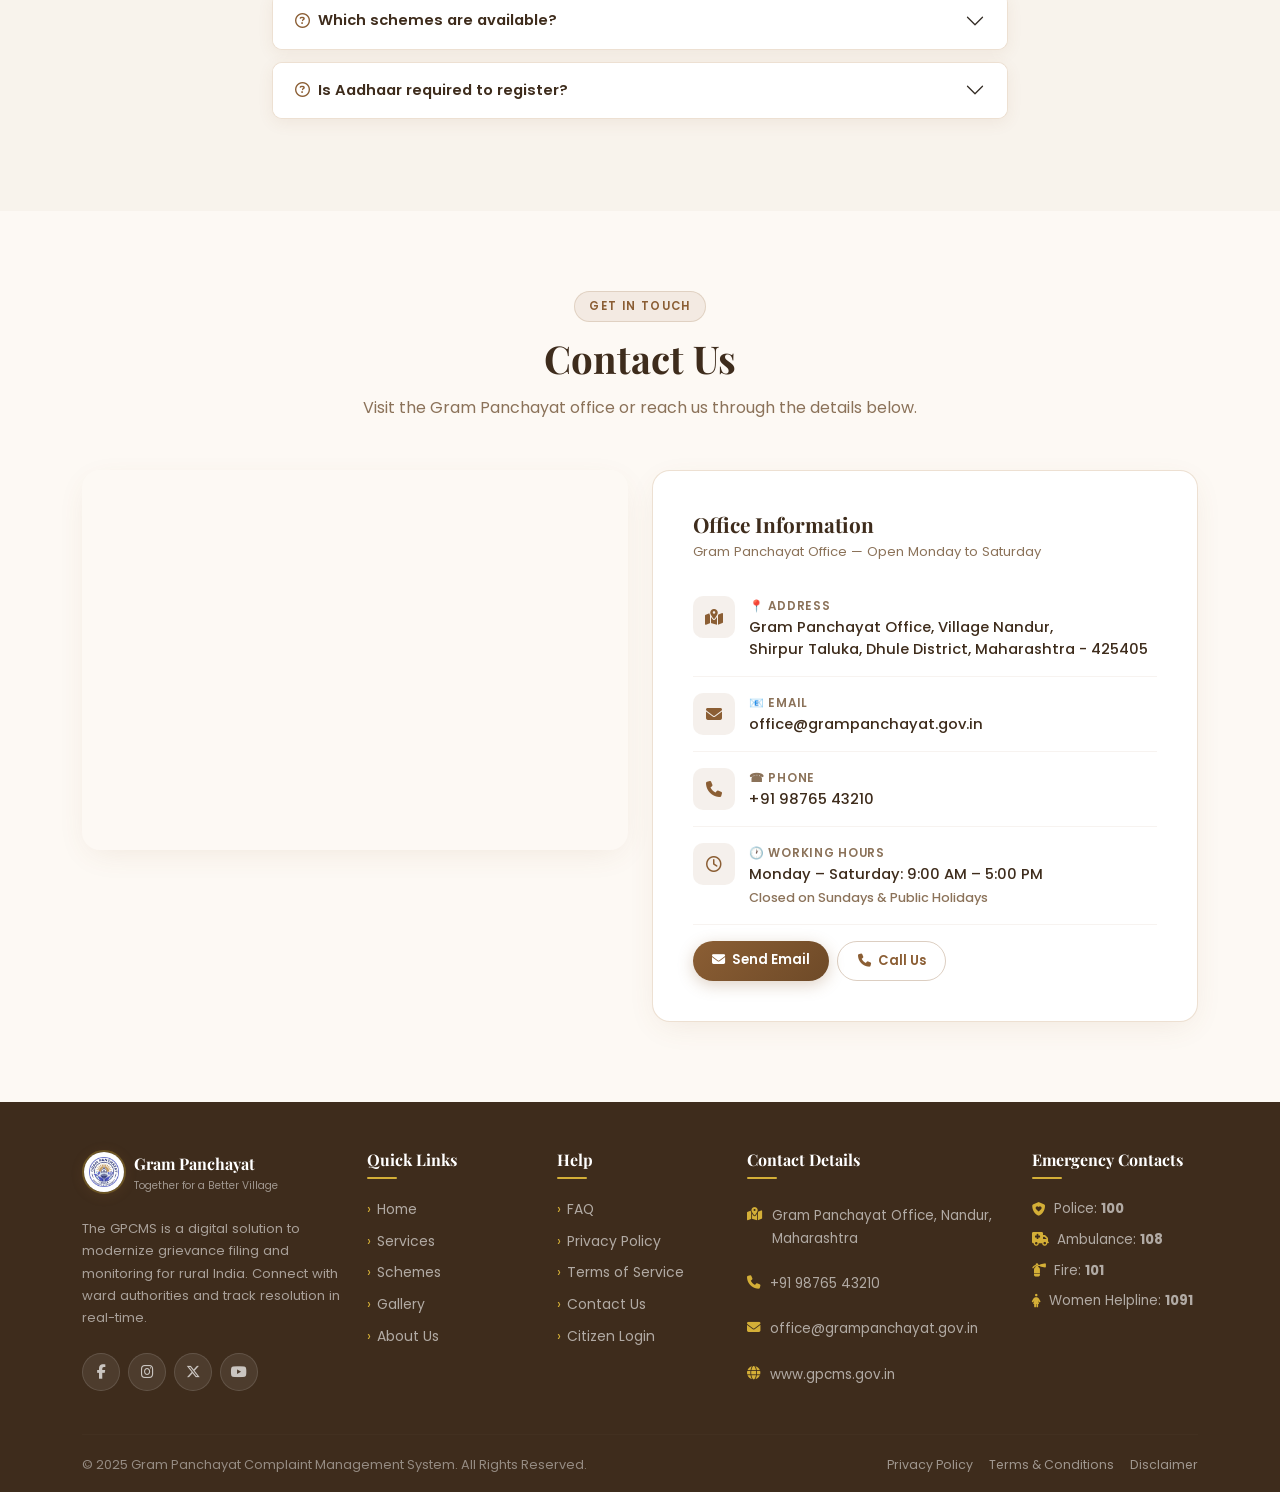
==== commit 3880c743: "Feature: Reordered navbar and footer links sequence to follow Home -> Services -> Notices -> Schemes" ====
--- a/index.html
+++ b/index.html
@@ -66,11 +66,11 @@
             <div class="collapse navbar-collapse" id="navbarMain">
                 <ul class="navbar-nav mx-auto align-items-center gap-1 my-3 my-lg-0">
                     <li class="nav-item"><a class="nav-link active-nav" href="#home" data-i18n="nav-home">Home</a></li>
+                    <li class="nav-item"><a class="nav-link" href="#quick-services" data-i18n="nav-services">Services</a></li>
+                    <li class="nav-item"><a class="nav-link" href="#notices" data-i18n="nav-notices">Notices</a></li>
+                    <li class="nav-item"><a class="nav-link" href="#schemes" data-i18n="nav-schemes">Government Schemes</a></li>
+                    <li class="nav-item"><a class="nav-link" href="#gallery" data-i18n="nav-gallery">Gallery</a></li>
                     <li class="nav-item"><a class="nav-link" href="#about" data-i18n="nav-about">About Us</a></li>
-                    <li class="nav-item"><a class="nav-link" href="#quick-services" data-i18n="nav-services">Services</a></li>
-                    <li class="nav-item"><a class="nav-link" href="#schemes" data-i18n="nav-schemes">Government Schemes</a></li>
-                    <li class="nav-item"><a class="nav-link" href="#notices" data-i18n="nav-notices">Notices</a></li>
-                    <li class="nav-item"><a class="nav-link" href="#gallery" data-i18n="nav-gallery">Gallery</a></li>
                     <li class="nav-item"><a class="nav-link" href="#contact" data-i18n="nav-contact">Contact Us</a></li>
                 </ul>
 
@@ -922,10 +922,10 @@
                 <h5 class="footer-title" data-i18n="footer-links">Quick Links</h5>
                 <ul class="list-unstyled d-flex flex-column gap-2">
                     <li><a href="#home" data-i18n="nav-home">Home</a></li>
-                    <li><a href="#about" data-i18n="nav-about">About Us</a></li>
                     <li><a href="#quick-services" data-i18n="nav-services">Services</a></li>
                     <li><a href="#schemes" data-i18n="nav-schemes">Schemes</a></li>
                     <li><a href="#gallery" data-i18n="nav-gallery">Gallery</a></li>
+                    <li><a href="#about" data-i18n="nav-about">About Us</a></li>
                 </ul>
             </div>
 
